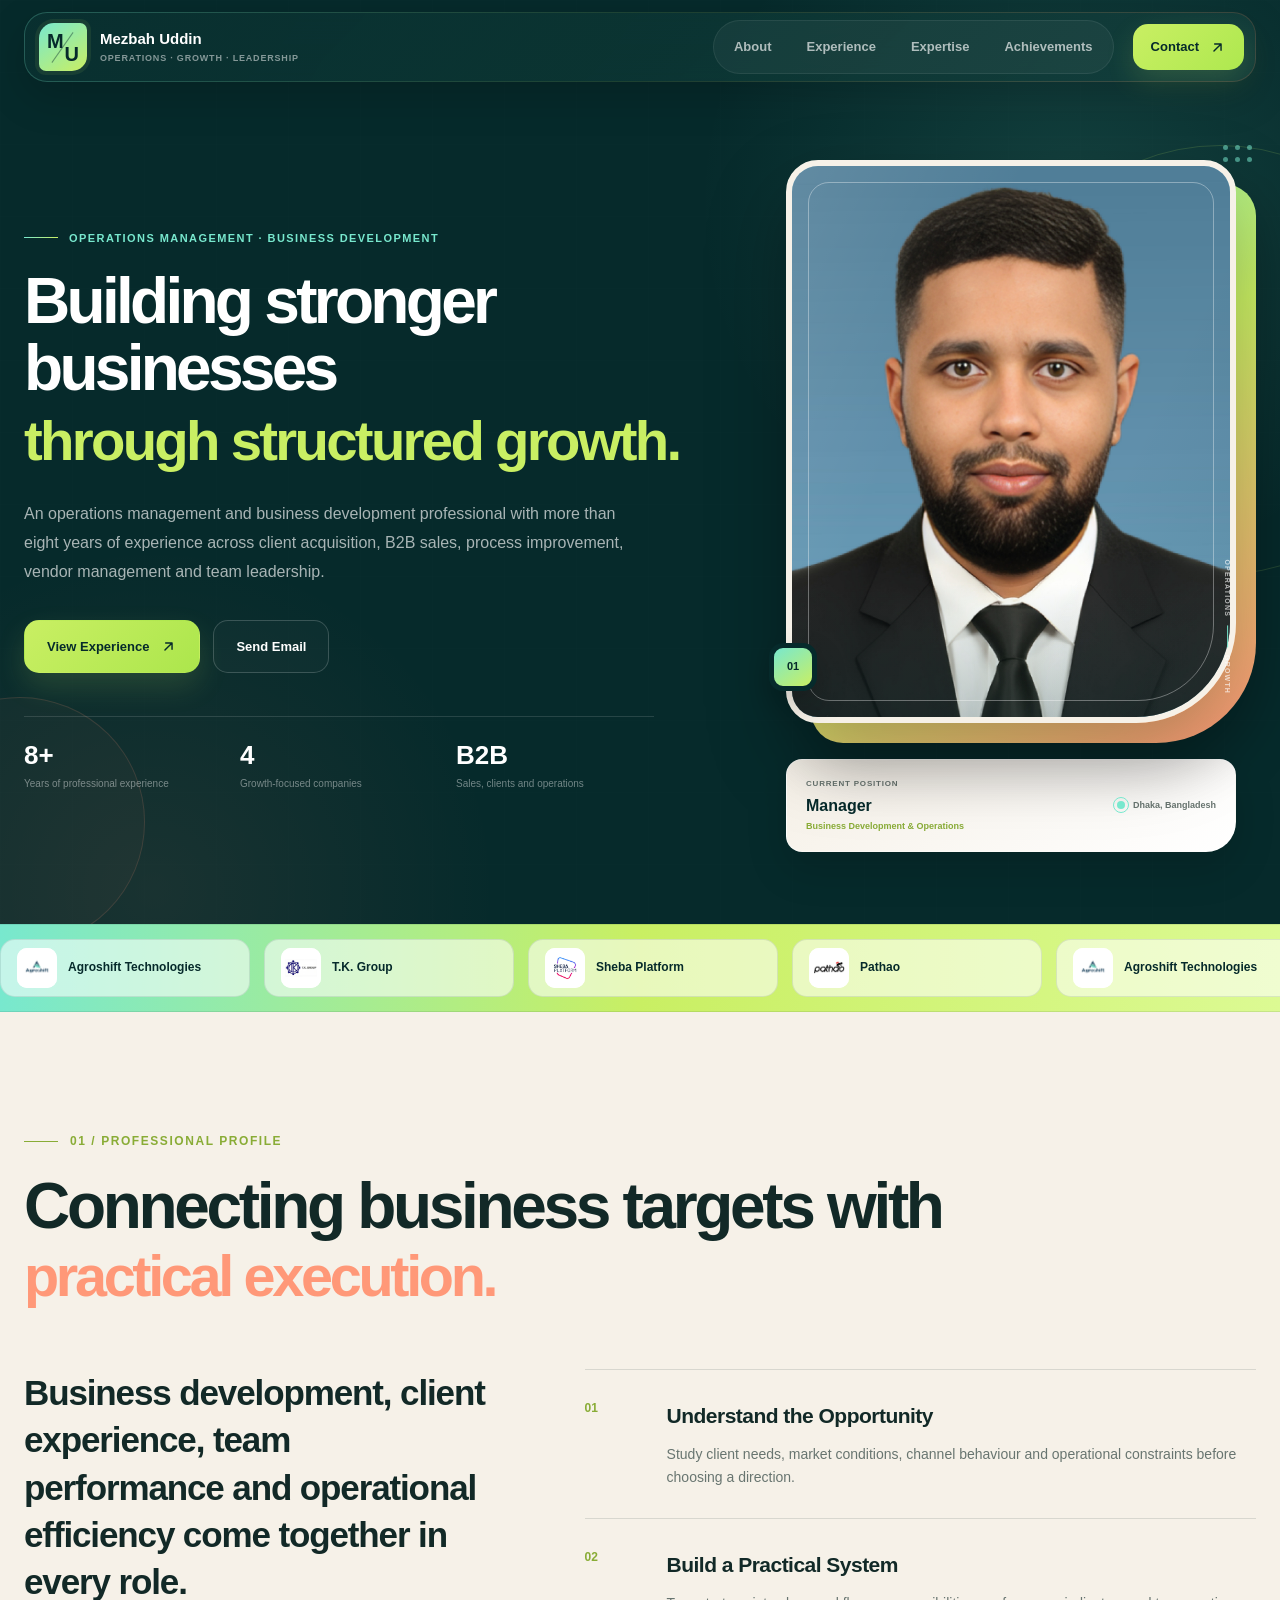
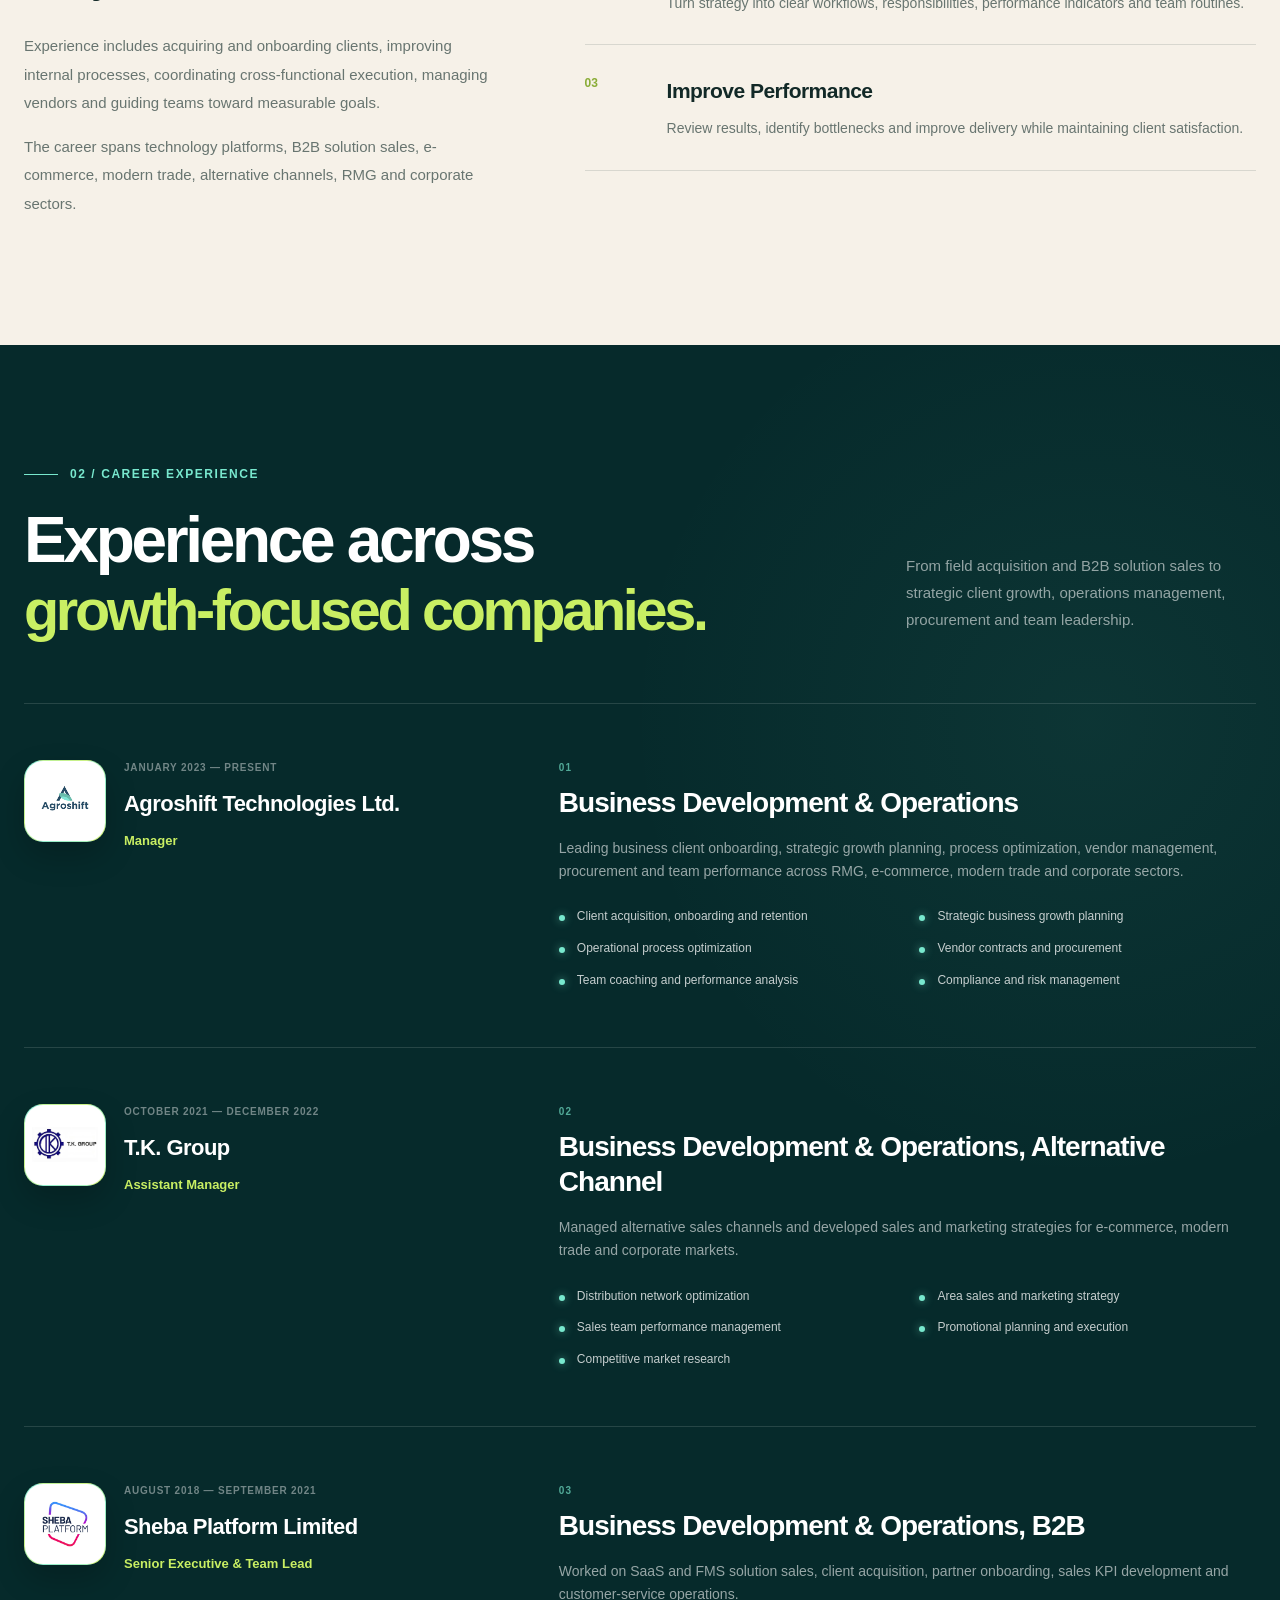
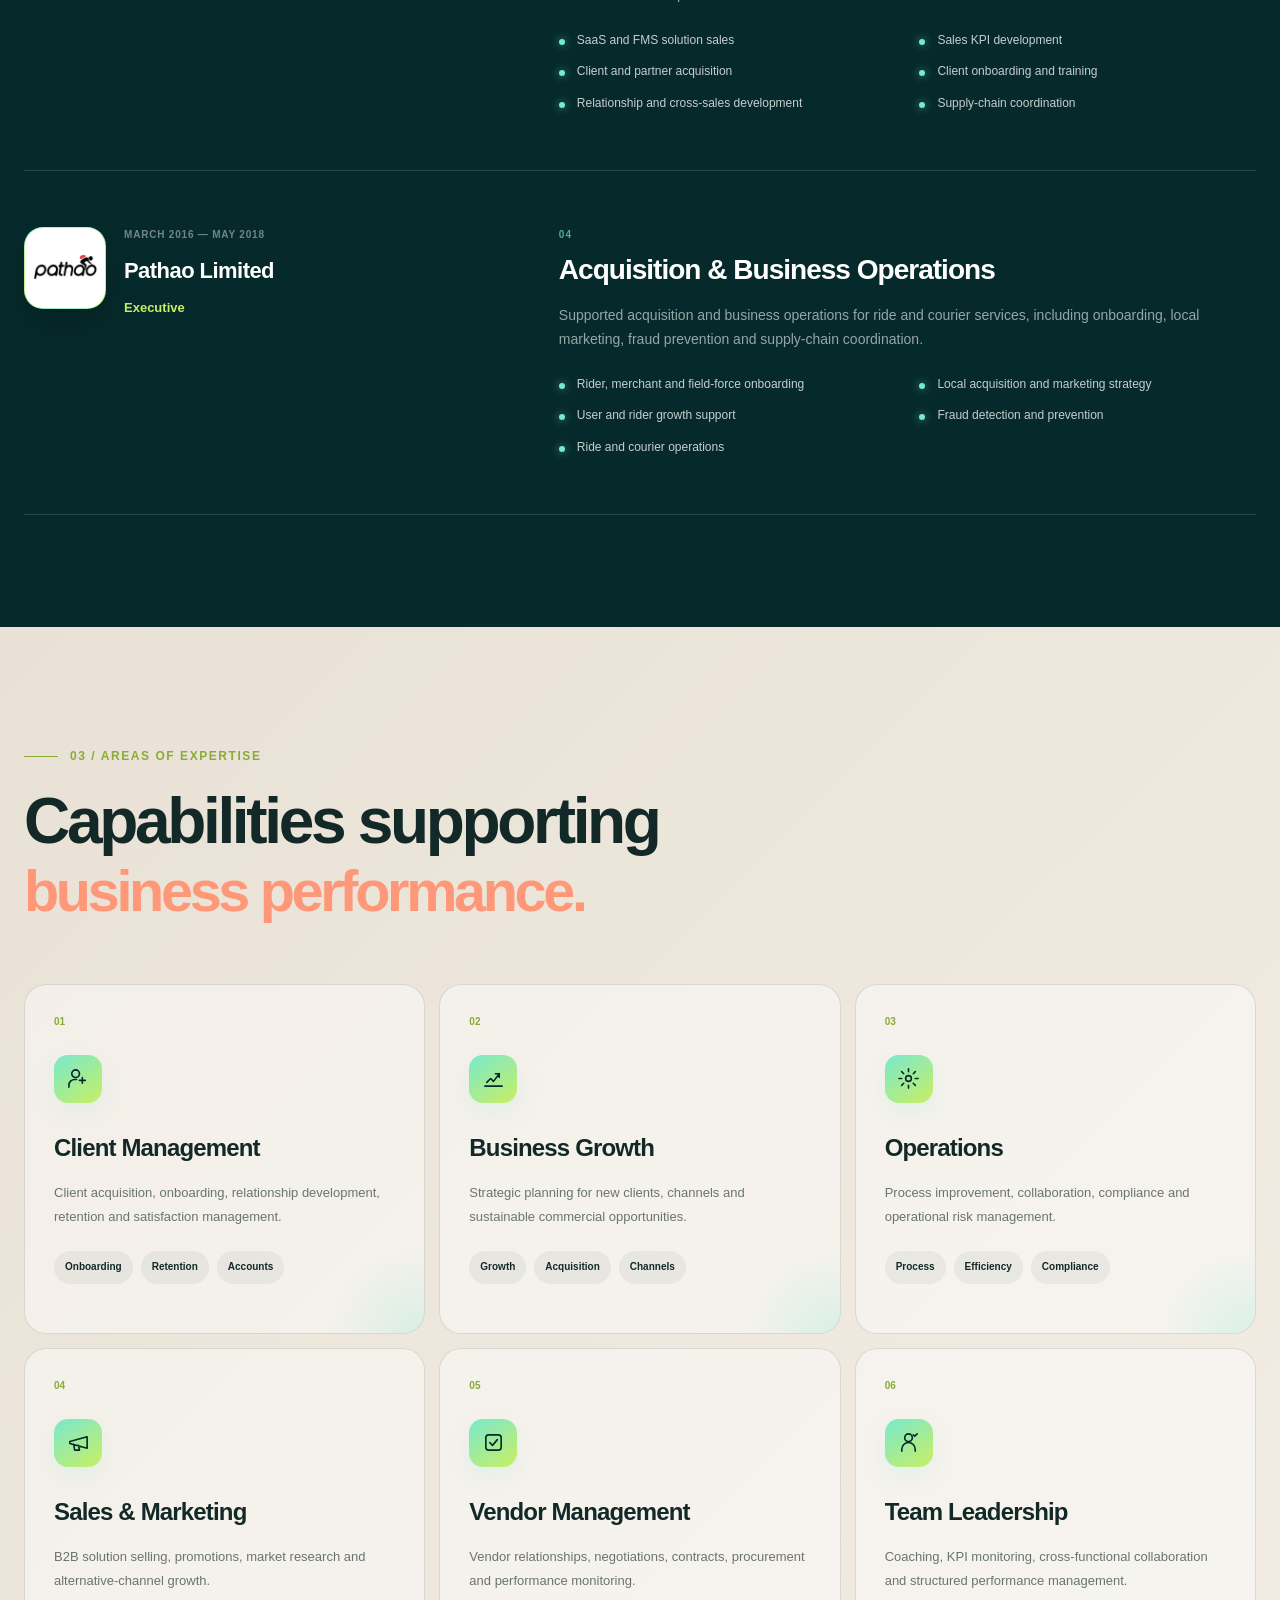
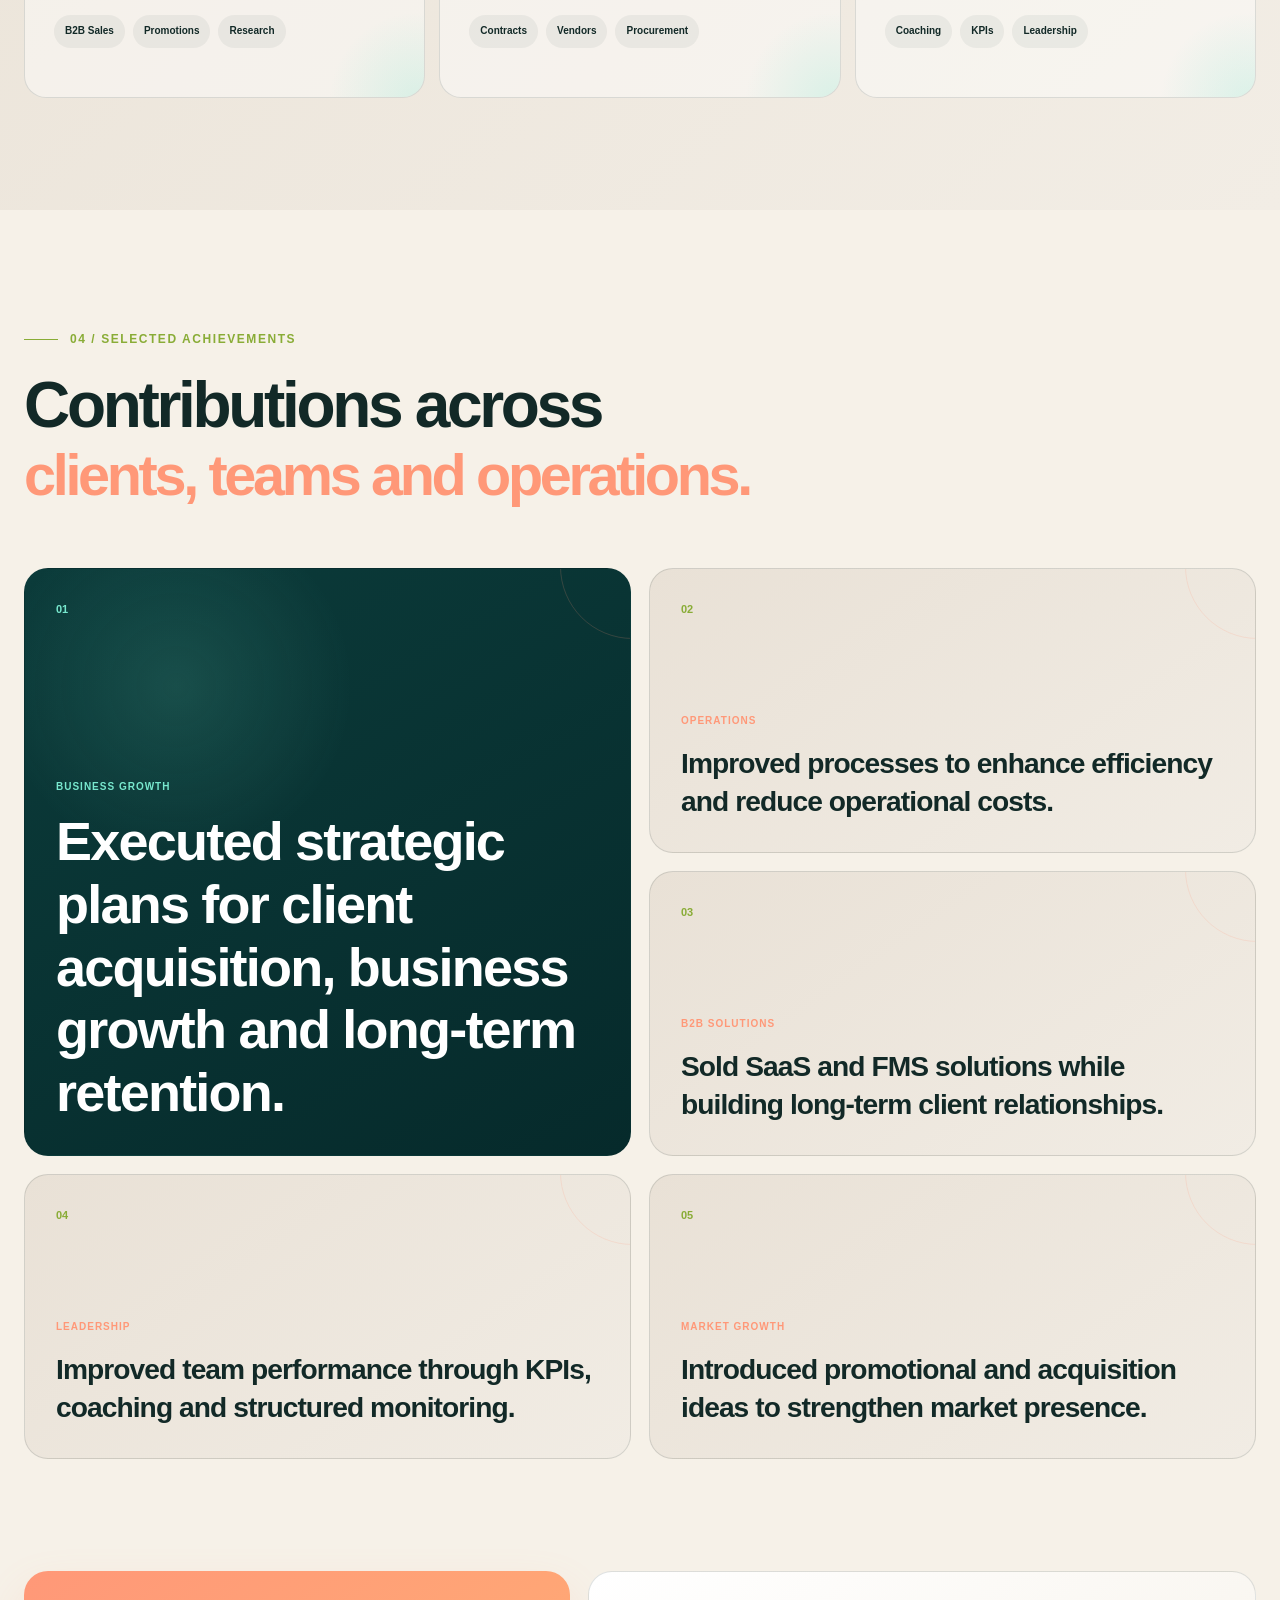
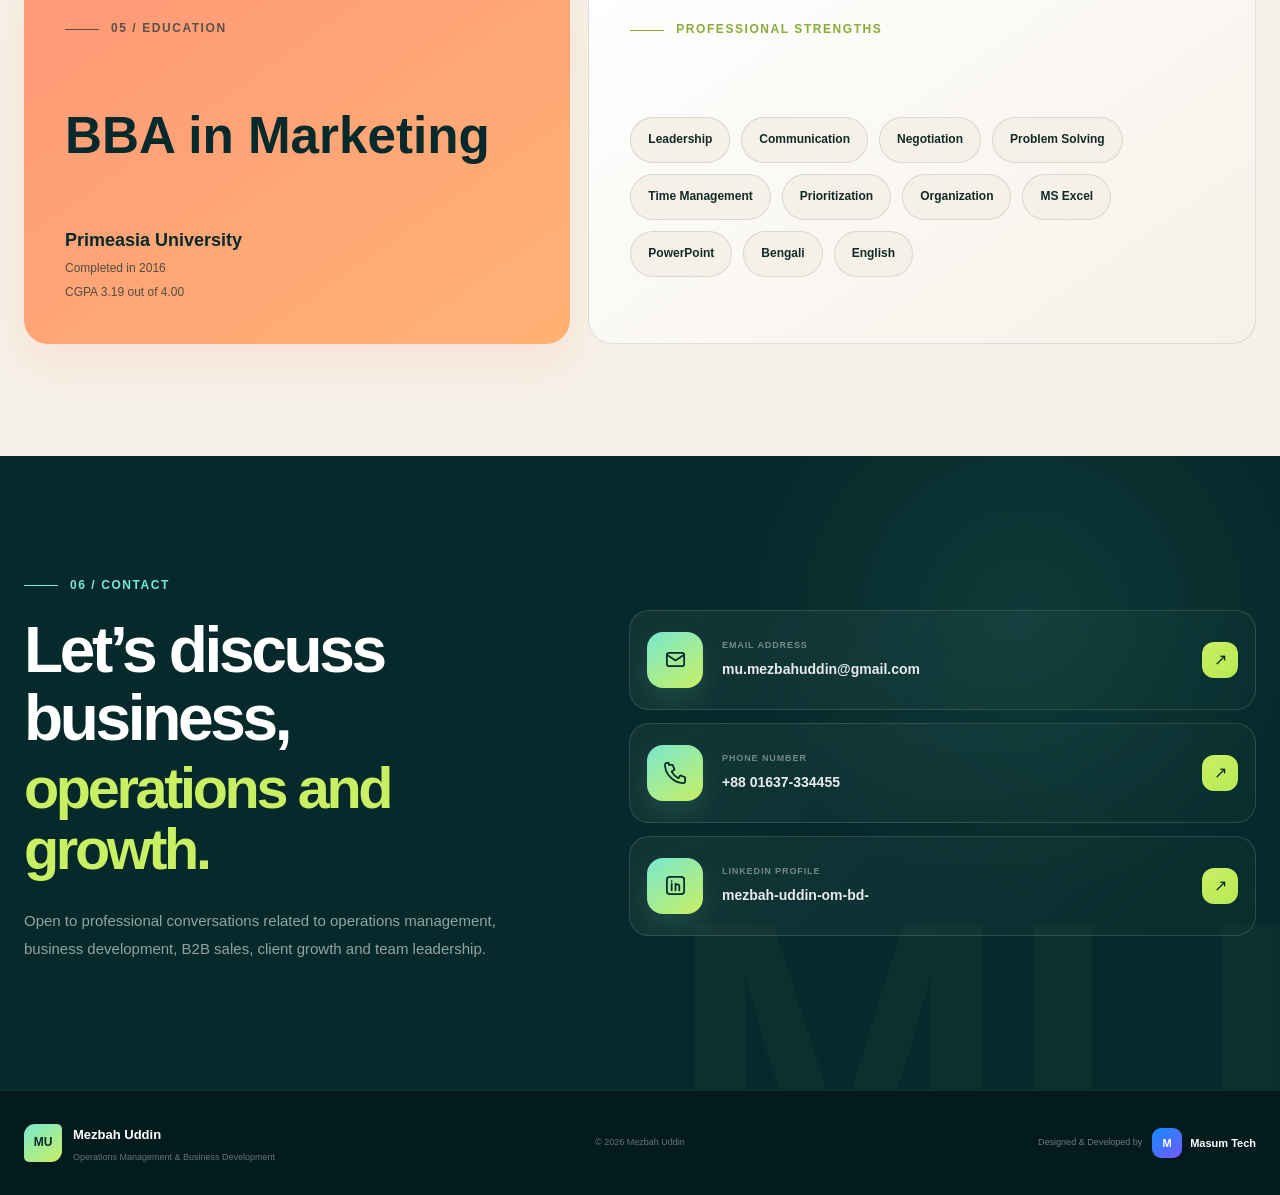
==== index.html @ 501fed41 "Complete Mezbah Uddin portfolio" ====
<!DOCTYPE html>
<html lang="en">
<head>
  <meta charset="UTF-8">
  <meta name="viewport" content="width=device-width, initial-scale=1.0">

  <title>Mezbah Uddin | Operations & Business Development</title>

  <meta
    name="description"
    content="Official portfolio of Mezbah Uddin, a Bangladesh-based operations management and business development professional experienced in B2B sales, client acquisition, process improvement, vendor management and team leadership."
  >

  <meta name="author" content="Mezbah Uddin">

  <meta
    name="robots"
    content="index, follow, max-image-preview:large, max-snippet:-1, max-video-preview:-1"
  >

  <meta
    name="googlebot"
    content="index, follow, max-image-preview:large, max-snippet:-1, max-video-preview:-1"
  >

  <meta name="theme-color" content="#062a2b">

  <link
    rel="canonical"
    href="https://masum462441.github.io/mezbah-uddin-portfolio/"
  >

  <link
    rel="alternate"
    hreflang="en"
    href="https://masum462441.github.io/mezbah-uddin-portfolio/"
  >

  <link
    rel="alternate"
    hreflang="x-default"
    href="https://masum462441.github.io/mezbah-uddin-portfolio/"
  >

  <link
    rel="icon"
    href="./favicon.svg"
    type="image/svg+xml"
  >

  <link
    rel="manifest"
    href="./site.webmanifest"
  >

  <link
    rel="preload"
    href="./Mezbah Uddin.jpeg"
    as="image"
    fetchpriority="high"
  >

  <meta property="og:type" content="profile">
  <meta property="og:site_name" content="Mezbah Uddin Portfolio">

  <meta
    property="og:title"
    content="Mezbah Uddin | Operations & Business Development"
  >

  <meta
    property="og:description"
    content="Operations management and business development portfolio featuring experience in B2B sales, client growth, process improvement and team leadership."
  >

  <meta
    property="og:url"
    content="https://masum462441.github.io/mezbah-uddin-portfolio/"
  >

  <meta
    property="og:image"
    content="https://masum462441.github.io/mezbah-uddin-portfolio/Mezbah%20Uddin.jpeg"
  >

  <meta
    property="og:image:alt"
    content="Professional portrait of Mezbah Uddin"
  >

  <meta property="og:locale" content="en_US">

  <meta
    name="twitter:card"
    content="summary_large_image"
  >

  <meta
    name="twitter:title"
    content="Mezbah Uddin | Operations & Business Development"
  >

  <meta
    name="twitter:description"
    content="Operations management and business development professional based in Bangladesh."
  >

  <meta
    name="twitter:image"
    content="https://masum462441.github.io/mezbah-uddin-portfolio/Mezbah%20Uddin.jpeg"
  >

  <script type="application/ld+json">
  {
    "@context": "https://schema.org",
    "@graph": [
      {
        "@type": "Person",
        "@id": "https://masum462441.github.io/mezbah-uddin-portfolio/#person",
        "name": "Mezbah Uddin",
        "givenName": "Mezbah",
        "familyName": "Uddin",
        "url": "https://masum462441.github.io/mezbah-uddin-portfolio/",
        "image": "https://masum462441.github.io/mezbah-uddin-portfolio/Mezbah%20Uddin.jpeg",
        "jobTitle": "Manager, Business Development and Operations",
        "email": "mailto:mu.mezbahuddin@gmail.com",
        "telephone": "+8801637334455",
        "sameAs": [
          "https://www.linkedin.com/in/mezbah-uddin-om-bd-/"
        ],
        "address": {
          "@type": "PostalAddress",
          "addressLocality": "Dhaka",
          "addressCountry": "BD"
        },
        "worksFor": {
          "@type": "Organization",
          "name": "Agroshift Technologies Ltd."
        },
        "alumniOf": {
          "@type": "CollegeOrUniversity",
          "name": "Primeasia University"
        },
        "knowsAbout": [
          "Operations Management",
          "Business Development",
          "B2B Sales",
          "Client Onboarding",
          "Business Growth",
          "Process Improvement",
          "Vendor Management",
          "Team Leadership",
          "Marketing Strategy",
          "Market Research"
        ]
      },
      {
        "@type": "WebSite",
        "@id": "https://masum462441.github.io/mezbah-uddin-portfolio/#website",
        "url": "https://masum462441.github.io/mezbah-uddin-portfolio/",
        "name": "Mezbah Uddin Portfolio",
        "inLanguage": "en",
        "publisher": {
          "@id": "https://masum462441.github.io/mezbah-uddin-portfolio/#person"
        }
      },
      {
        "@type": "ProfilePage",
        "@id": "https://masum462441.github.io/mezbah-uddin-portfolio/#profile",
        "url": "https://masum462441.github.io/mezbah-uddin-portfolio/",
        "name": "Mezbah Uddin - Operations and Business Development Portfolio",
        "dateModified": "2026-07-28",
        "mainEntity": {
          "@id": "https://masum462441.github.io/mezbah-uddin-portfolio/#person"
        },
        "isPartOf": {
          "@id": "https://masum462441.github.io/mezbah-uddin-portfolio/#website"
        }
      }
    ]
  }
  </script>

  <script>
    if ("scrollRestoration" in history) {
      history.scrollRestoration = "manual";
    }

    if (location.hash) {
      history.replaceState(
        null,
        "",
        location.pathname + location.search
      );
    }
  </script>

  <link rel="stylesheet" href="./style.css?v=1.0.0">
  <script src="./script.js?v=1.0.0" defer></script>
</head>

<body>

  <a class="skip-link" href="#main-content">
    Skip to content
  </a>

  <div class="scroll-progress" aria-hidden="true">
    <span id="scrollProgress"></span>
  </div>

  <header class="site-header" id="siteHeader">
    <div class="container navbar">

      <a
        class="brand"
        href="#home"
        aria-label="Mezbah Uddin homepage"
      >
        <span class="brand-mark" aria-hidden="true">
          <b>M</b>
          <b>U</b>
          <i></i>
          <em></em>
        </span>

        <span class="brand-copy">
          <strong>Mezbah Uddin</strong>
          <small>Operations · Growth · Leadership</small>
        </span>
      </a>

      <button
        class="menu-button"
        id="menuButton"
        type="button"
        aria-label="Open navigation"
        aria-expanded="false"
        aria-controls="mainNavigation"
      >
        <span></span>
        <span></span>
        <span></span>
      </button>

      <nav
        class="main-navigation"
        id="mainNavigation"
        aria-label="Primary navigation"
      >
        <div
          class="navigation-links"
          id="navigationLinks"
        >
          <span
            class="navigation-indicator"
            id="navigationIndicator"
            aria-hidden="true"
          ></span>

          <a href="#about">About</a>
          <a href="#experience">Experience</a>
          <a href="#expertise">Expertise</a>
          <a href="#achievements">Achievements</a>
        </div>

        <a
          class="navigation-contact"
          href="#contact"
        >
          Contact

          <svg viewBox="0 0 24 24" aria-hidden="true">
            <path d="M7 17 17 7M8 7h9v9"></path>
          </svg>
        </a>
      </nav>

    </div>
  </header>

  <main id="main-content">

    <section class="hero-section" id="home">

      <div
        class="hero-grid-background"
        aria-hidden="true"
      ></div>

      <div
        class="hero-orb hero-orb-one"
        aria-hidden="true"
      ></div>

      <div
        class="hero-orb hero-orb-two"
        aria-hidden="true"
      ></div>

      <div class="container hero-layout">

        <div class="hero-content">

          <p class="hero-label">
            <span></span>
            Operations Management · Business Development
          </p>

          <h1>
            Building stronger businesses
            <span>through structured growth.</span>
          </h1>

          <p class="hero-description">
            An operations management and business development
            professional with more than eight years of experience
            across client acquisition, B2B sales, process improvement,
            vendor management and team leadership.
          </p>

          <div class="hero-actions">

            <a
              class="button button-primary"
              href="#experience"
            >
              View Experience

              <svg viewBox="0 0 24 24" aria-hidden="true">
                <path d="M7 17 17 7M8 7h9v9"></path>
              </svg>
            </a>

            <a
              class="button button-secondary"
              href="mailto:mu.mezbahuddin@gmail.com"
            >
              Send Email
            </a>

          </div>

          <div
            class="hero-metrics"
            aria-label="Professional summary"
          >

            <article>
              <strong
                class="counter"
                data-count="8"
                data-suffix="+"
              >
                8+
              </strong>

              <span>
                Years of professional experience
              </span>
            </article>

            <article>
              <strong
                class="counter"
                data-count="4"
              >
                4
              </strong>

              <span>
                Growth-focused companies
              </span>
            </article>

            <article>
              <strong>B2B</strong>

              <span>
                Sales, clients and operations
              </span>
            </article>

          </div>

        </div>

        <div class="portrait-column">

          <div
            class="portrait-stage"
            id="portraitStage"
          >

            <div
              class="portrait-backdrop"
              aria-hidden="true"
            ></div>

            <div
              class="portrait-dots"
              aria-hidden="true"
            >
              <span></span>
              <span></span>
              <span></span>
              <span></span>
              <span></span>
              <span></span>
            </div>

            <div
              class="portrait-frame"
              id="portraitFrame"
            >

              <div
                class="portrait-fallback"
                aria-hidden="true"
              >
                <strong>MU</strong>
                <span>Mezbah Uddin</span>
              </div>

              <img
                id="portraitImage"
                class="portrait-image"
                src="./Mezbah Uddin.jpeg"
                alt="Mezbah Uddin, operations management and business development professional"
                width="800"
                height="1000"
                loading="eager"
                decoding="async"
                fetchpriority="high"
              >

              <div class="portrait-light"></div>
              <div class="portrait-gradient"></div>
              <div class="portrait-border"></div>

            </div>

            <span
              class="portrait-index"
              aria-hidden="true"
            >
              01
            </span>

            <div
              class="portrait-side-copy"
              aria-hidden="true"
            >
              <span>Operations</span>
              <i></i>
              <span>Growth</span>
            </div>

          </div>

          <div class="portrait-information">

            <div>
              <small>Current Position</small>
              <strong>Manager</strong>
              <span>Business Development & Operations</span>
            </div>

            <div class="location-status">
              <i></i>
              <span>Dhaka, Bangladesh</span>
            </div>

          </div>

        </div>

      </div>

      <div
        class="company-marquee"
        aria-label="Career companies"
      >

        <div class="marquee-track">

          <div class="marquee-group">

            <article class="marquee-company">
              <div
                class="marquee-logo"
                data-fallback="A"
              >
                <img
                  src="./Agroshift Technologies Ltd..png"
                  alt="Agroshift Technologies logo"
                >
              </div>

              <strong>Agroshift Technologies</strong>
            </article>

            <article class="marquee-company">
              <div
                class="marquee-logo"
                data-fallback="TK"
              >
                <img
                  src="./T.K. Group.jpg"
                  alt="T.K. Group logo"
                >
              </div>

              <strong>T.K. Group</strong>
            </article>

            <article class="marquee-company">
              <div
                class="marquee-logo"
                data-fallback="S"
              >
                <img
                  src="./Sheba Platform Limited.png"
                  alt="Sheba Platform logo"
                >
              </div>

              <strong>Sheba Platform</strong>
            </article>

            <article class="marquee-company">
              <div
                class="marquee-logo"
                data-fallback="P"
              >
                <img
                  src="./Pathao.png"
                  alt="Pathao logo"
                >
              </div>

              <strong>Pathao</strong>
            </article>

          </div>

          <div
            class="marquee-group"
            aria-hidden="true"
          >

            <article class="marquee-company">
              <div
                class="marquee-logo"
                data-fallback="A"
              >
                <img
                  src="./Agroshift Technologies Ltd..png"
                  alt=""
                >
              </div>

              <strong>Agroshift Technologies</strong>
            </article>

            <article class="marquee-company">
              <div
                class="marquee-logo"
                data-fallback="TK"
              >
                <img
                  src="./T.K. Group.jpg"
                  alt=""
                >
              </div>

              <strong>T.K. Group</strong>
            </article>

            <article class="marquee-company">
              <div
                class="marquee-logo"
                data-fallback="S"
              >
                <img
                  src="./Sheba Platform Limited.png"
                  alt=""
                >
              </div>

              <strong>Sheba Platform</strong>
            </article>

            <article class="marquee-company">
              <div
                class="marquee-logo"
                data-fallback="P"
              >
                <img
                  src="./Pathao.png"
                  alt=""
                >
              </div>

              <strong>Pathao</strong>
            </article>

          </div>

        </div>

      </div>

    </section>

    <section
      class="section about-section"
      id="about"
    >
      <div class="container">

        <header class="section-heading reveal">

          <p class="section-label">
            01 / Professional Profile
          </p>

          <h2>
            Connecting business targets with
            <span>practical execution.</span>
          </h2>

        </header>

        <div class="about-layout">

          <div class="about-copy reveal">

            <p class="about-lead">
              Business development, client experience, team performance
              and operational efficiency come together in every role.
            </p>

            <p>
              Experience includes acquiring and onboarding clients,
              improving internal processes, coordinating
              cross-functional execution, managing vendors and guiding
              teams toward measurable goals.
            </p>

            <p>
              The career spans technology platforms, B2B solution
              sales, e-commerce, modern trade, alternative channels,
              RMG and corporate sectors.
            </p>

          </div>

          <div class="process-list">

            <article class="process-item reveal">
              <span>01</span>

              <div>
                <h3>Understand the Opportunity</h3>

                <p>
                  Study client needs, market conditions, channel
                  behaviour and operational constraints before
                  choosing a direction.
                </p>
              </div>
            </article>

            <article class="process-item reveal">
              <span>02</span>

              <div>
                <h3>Build a Practical System</h3>

                <p>
                  Turn strategy into clear workflows, responsibilities,
                  performance indicators and team routines.
                </p>
              </div>
            </article>

            <article class="process-item reveal">
              <span>03</span>

              <div>
                <h3>Improve Performance</h3>

                <p>
                  Review results, identify bottlenecks and improve
                  delivery while maintaining client satisfaction.
                </p>
              </div>
            </article>

          </div>

        </div>

      </div>
    </section>

    <section
      class="section experience-section"
      id="experience"
    >
      <div class="container">

        <header
          class="section-heading section-heading-split reveal"
        >

          <div>
            <p class="section-label">
              02 / Career Experience
            </p>

            <h2>
              Experience across
              <span>growth-focused companies.</span>
            </h2>
          </div>

          <p>
            From field acquisition and B2B solution sales to strategic
            client growth, operations management, procurement and
            team leadership.
          </p>

        </header>

        <div class="experience-list">

          <article class="experience-card reveal">

            <div class="company-column">

              <div
                class="company-logo"
                data-fallback="A"
              >
                <img
                  src="./Agroshift Technologies Ltd..png"
                  alt="Agroshift Technologies logo"
                  loading="lazy"
                >
              </div>

              <div>
                <p>January 2023 — Present</p>
                <h3>Agroshift Technologies Ltd.</h3>
                <span>Manager</span>
              </div>

            </div>

            <div class="job-column">

              <small>01</small>

              <h4>
                Business Development & Operations
              </h4>

              <p>
                Leading business client onboarding, strategic growth
                planning, process optimization, vendor management,
                procurement and team performance across RMG,
                e-commerce, modern trade and corporate sectors.
              </p>

              <ul>
                <li>Client acquisition, onboarding and retention</li>
                <li>Strategic business growth planning</li>
                <li>Operational process optimization</li>
                <li>Vendor contracts and procurement</li>
                <li>Team coaching and performance analysis</li>
                <li>Compliance and risk management</li>
              </ul>

            </div>

          </article>

          <article class="experience-card reveal">

            <div class="company-column">

              <div
                class="company-logo"
                data-fallback="TK"
              >
                <img
                  src="./T.K. Group.jpg"
                  alt="T.K. Group logo"
                  loading="lazy"
                >
              </div>

              <div>
                <p>October 2021 — December 2022</p>
                <h3>T.K. Group</h3>
                <span>Assistant Manager</span>
              </div>

            </div>

            <div class="job-column">

              <small>02</small>

              <h4>
                Business Development & Operations,
                Alternative Channel
              </h4>

              <p>
                Managed alternative sales channels and developed sales
                and marketing strategies for e-commerce, modern trade
                and corporate markets.
              </p>

              <ul>
                <li>Distribution network optimization</li>
                <li>Area sales and marketing strategy</li>
                <li>Sales team performance management</li>
                <li>Promotional planning and execution</li>
                <li>Competitive market research</li>
              </ul>

            </div>

          </article>

          <article class="experience-card reveal">

            <div class="company-column">

              <div
                class="company-logo"
                data-fallback="S"
              >
                <img
                  src="./Sheba Platform Limited.png"
                  alt="Sheba Platform logo"
                  loading="lazy"
                >
              </div>

              <div>
                <p>August 2018 — September 2021</p>
                <h3>Sheba Platform Limited</h3>
                <span>Senior Executive & Team Lead</span>
              </div>

            </div>

            <div class="job-column">

              <small>03</small>

              <h4>
                Business Development & Operations, B2B
              </h4>

              <p>
                Worked on SaaS and FMS solution sales, client
                acquisition, partner onboarding, sales KPI development
                and customer-service operations.
              </p>

              <ul>
                <li>SaaS and FMS solution sales</li>
                <li>Sales KPI development</li>
                <li>Client and partner acquisition</li>
                <li>Client onboarding and training</li>
                <li>Relationship and cross-sales development</li>
                <li>Supply-chain coordination</li>
              </ul>

            </div>

          </article>

          <article class="experience-card reveal">

            <div class="company-column">

              <div
                class="company-logo"
                data-fallback="P"
              >
                <img
                  src="./Pathao.png"
                  alt="Pathao logo"
                  loading="lazy"
                >
              </div>

              <div>
                <p>March 2016 — May 2018</p>
                <h3>Pathao Limited</h3>
                <span>Executive</span>
              </div>

            </div>

            <div class="job-column">

              <small>04</small>

              <h4>
                Acquisition & Business Operations
              </h4>

              <p>
                Supported acquisition and business operations for ride
                and courier services, including onboarding, local
                marketing, fraud prevention and supply-chain
                coordination.
              </p>

              <ul>
                <li>Rider, merchant and field-force onboarding</li>
                <li>Local acquisition and marketing strategy</li>
                <li>User and rider growth support</li>
                <li>Fraud detection and prevention</li>
                <li>Ride and courier operations</li>
              </ul>

            </div>

          </article>

        </div>

      </div>
    </section>

    <section
      class="section expertise-section"
      id="expertise"
    >
      <div class="container">

        <header class="section-heading reveal">

          <p class="section-label">
            03 / Areas of Expertise
          </p>

          <h2>
            Capabilities supporting
            <span>business performance.</span>
          </h2>

        </header>

        <div class="expertise-grid">

          <article class="expertise-card reveal">

            <span>01</span>

            <div class="expertise-icon">
              <svg viewBox="0 0 24 24" aria-hidden="true">
                <circle cx="9" cy="7" r="4"></circle>
                <path d="M2 21v-2a6 6 0 0 1 6-6h2M16 11v6M19 14h-6"></path>
              </svg>
            </div>

            <h3>Client Management</h3>

            <p>
              Client acquisition, onboarding, relationship
              development, retention and satisfaction management.
            </p>

            <div>
              <b>Onboarding</b>
              <b>Retention</b>
              <b>Accounts</b>
            </div>

          </article>

          <article class="expertise-card reveal">

            <span>02</span>

            <div class="expertise-icon">
              <svg viewBox="0 0 24 24" aria-hidden="true">
                <path d="M3 20h18M5 16l4-4 3 3 6-8M14 7h4v4"></path>
              </svg>
            </div>

            <h3>Business Growth</h3>

            <p>
              Strategic planning for new clients, channels and
              sustainable commercial opportunities.
            </p>

            <div>
              <b>Growth</b>
              <b>Acquisition</b>
              <b>Channels</b>
            </div>

          </article>

          <article class="expertise-card reveal">

            <span>03</span>

            <div class="expertise-icon">
              <svg viewBox="0 0 24 24" aria-hidden="true">
                <circle cx="12" cy="12" r="3"></circle>
                <path d="M12 2v3M12 19v3M4.9 4.9 7 7M17 17l2.1 2.1M2 12h3M19 12h3M4.9 19.1 7 17M17 7l2.1-2.1"></path>
              </svg>
            </div>

            <h3>Operations</h3>

            <p>
              Process improvement, collaboration, compliance and
              operational risk management.
            </p>

            <div>
              <b>Process</b>
              <b>Efficiency</b>
              <b>Compliance</b>
            </div>

          </article>

          <article class="expertise-card reveal">

            <span>04</span>

            <div class="expertise-icon">
              <svg viewBox="0 0 24 24" aria-hidden="true">
                <path d="m3 11 18-5v12L3 13zM7 14l1 6h5l-1-5"></path>
              </svg>
            </div>

            <h3>Sales & Marketing</h3>

            <p>
              B2B solution selling, promotions, market research and
              alternative-channel growth.
            </p>

            <div>
              <b>B2B Sales</b>
              <b>Promotions</b>
              <b>Research</b>
            </div>

          </article>

          <article class="expertise-card reveal">

            <span>05</span>

            <div class="expertise-icon">
              <svg viewBox="0 0 24 24" aria-hidden="true">
                <rect
                  x="4"
                  y="4"
                  width="16"
                  height="16"
                  rx="3"
                ></rect>

                <path d="m8 12 3 3 5-6"></path>
              </svg>
            </div>

            <h3>Vendor Management</h3>

            <p>
              Vendor relationships, negotiations, contracts,
              procurement and performance monitoring.
            </p>

            <div>
              <b>Contracts</b>
              <b>Vendors</b>
              <b>Procurement</b>
            </div>

          </article>

          <article class="expertise-card reveal">

            <span>06</span>

            <div class="expertise-icon">
              <svg viewBox="0 0 24 24" aria-hidden="true">
                <circle cx="12" cy="7" r="4"></circle>
                <path d="M5 21v-2a7 7 0 0 1 14 0v2M17 4l1.5 1.5L21 3"></path>
              </svg>
            </div>

            <h3>Team Leadership</h3>

            <p>
              Coaching, KPI monitoring, cross-functional collaboration
              and structured performance management.
            </p>

            <div>
              <b>Coaching</b>
              <b>KPIs</b>
              <b>Leadership</b>
            </div>

          </article>

        </div>

      </div>
    </section>

    <section
      class="section achievements-section"
      id="achievements"
    >
      <div class="container">

        <header class="section-heading reveal">

          <p class="section-label">
            04 / Selected Achievements
          </p>

          <h2>
            Contributions across
            <span>clients, teams and operations.</span>
          </h2>

        </header>

        <div class="achievement-grid">

          <article
            class="achievement-card achievement-featured reveal"
          >
            <span>01</span>

            <div>
              <small>Business Growth</small>

              <h3>
                Executed strategic plans for client acquisition,
                business growth and long-term retention.
              </h3>
            </div>
          </article>

          <article class="achievement-card reveal">
            <span>02</span>

            <div>
              <small>Operations</small>

              <h3>
                Improved processes to enhance efficiency and reduce
                operational costs.
              </h3>
            </div>
          </article>

          <article class="achievement-card reveal">
            <span>03</span>

            <div>
              <small>B2B Solutions</small>

              <h3>
                Sold SaaS and FMS solutions while building long-term
                client relationships.
              </h3>
            </div>
          </article>

          <article class="achievement-card reveal">
            <span>04</span>

            <div>
              <small>Leadership</small>

              <h3>
                Improved team performance through KPIs, coaching and
                structured monitoring.
              </h3>
            </div>
          </article>

          <article class="achievement-card reveal">
            <span>05</span>

            <div>
              <small>Market Growth</small>

              <h3>
                Introduced promotional and acquisition ideas to
                strengthen market presence.
              </h3>
            </div>
          </article>

        </div>

      </div>
    </section>

    <section class="education-section">

      <div class="container education-grid">

        <article class="education-card reveal">

          <p class="section-label">
            05 / Education
          </p>

          <h2>BBA in Marketing</h2>

          <div>
            <strong>Primeasia University</strong>
            <span>Completed in 2016</span>
            <span>CGPA 3.19 out of 4.00</span>
          </div>

        </article>

        <article class="skills-card reveal">

          <p class="section-label">
            Professional Strengths
          </p>

          <div>
            <span>Leadership</span>
            <span>Communication</span>
            <span>Negotiation</span>
            <span>Problem Solving</span>
            <span>Time Management</span>
            <span>Prioritization</span>
            <span>Organization</span>
            <span>MS Excel</span>
            <span>PowerPoint</span>
            <span>Bengali</span>
            <span>English</span>
          </div>

        </article>

      </div>

    </section>

    <section
      class="section contact-section"
      id="contact"
    >

      <div class="container contact-layout">

        <div class="contact-copy reveal">

          <p class="section-label">
            06 / Contact
          </p>

          <h2>
            Let’s discuss business,
            <span>operations and growth.</span>
          </h2>

          <p>
            Open to professional conversations related to operations
            management, business development, B2B sales, client growth
            and team leadership.
          </p>

        </div>

        <div class="contact-list reveal">

          <a href="mailto:mu.mezbahuddin@gmail.com">

            <span class="contact-icon">
              <svg viewBox="0 0 24 24" aria-hidden="true">
                <rect
                  x="3"
                  y="5"
                  width="18"
                  height="14"
                  rx="2"
                ></rect>

                <path d="m3 7 9 6 9-6"></path>
              </svg>
            </span>

            <span>
              <small>Email Address</small>
              <strong>mu.mezbahuddin@gmail.com</strong>
            </span>

            <i>↗</i>

          </a>

          <a href="tel:+8801637334455">

            <span class="contact-icon">
              <svg viewBox="0 0 24 24" aria-hidden="true">
                <path d="M5 4h4l2 5-3 2c1.7 3.3 3.7 5.3 7 7l2-3 5 2v4c0 1.1-.9 2-2 2C10.2 23 1 13.8 1 4c0-1.1.9-2 2-2h2z"></path>
              </svg>
            </span>

            <span>
              <small>Phone Number</small>
              <strong>+88 01637-334455</strong>
            </span>

            <i>↗</i>

          </a>

          <a
            href="https://www.linkedin.com/in/mezbah-uddin-om-bd-/"
            target="_blank"
            rel="noopener noreferrer"
          >

            <span class="contact-icon">
              <svg viewBox="0 0 24 24" aria-hidden="true">
                <rect
                  x="3"
                  y="3"
                  width="18"
                  height="18"
                  rx="3"
                ></rect>

                <path d="M8 10v7M8 7.5v.1M12 10v7M12 13c0-3 4-3 4 0v4"></path>
              </svg>
            </span>

            <span>
              <small>LinkedIn Profile</small>
              <strong>mezbah-uddin-om-bd-</strong>
            </span>

            <i>↗</i>

          </a>

        </div>

      </div>

    </section>

  </main>

  <footer class="site-footer">

    <div class="container footer-layout">

      <div class="footer-brand">

        <span>MU</span>

        <div>
          <strong>Mezbah Uddin</strong>

          <p>
            Operations Management & Business Development
          </p>
        </div>

      </div>

      <p>
        © <span id="currentYear"></span> Mezbah Uddin
      </p>

      <div class="developer-credit">

        <span>Designed & Developed by</span>

        <a
          href="https://masum462441.github.io/portfolio/"
          target="_blank"
          rel="noopener noreferrer"
        >
          <b>M</b>
          Masum Tech
        </a>

      </div>

    </div>

  </footer>

</body>
</html>
---- style.css ----
:root {
  --dark: #062a2b;
  --dark-deep: #031b1c;
  --dark-soft: #0b3b3a;
  --mint: #78e8ce;
  --lime: #c9ef63;
  --lime-dark: #89ac36;
  --coral: #ff9878;
  --cream: #f6f1e8;
  --cream-dark: #e9e1d5;
  --white: #ffffff;
  --text: #122927;
  --muted: #687570;
  --line: rgba(18, 41, 39, 0.13);
  --line-light: rgba(255, 255, 255, 0.13);
  --font: "Segoe UI", Arial, Helvetica, sans-serif;
  --container: 1240px;
  --header-height: 94px;
  --ease: cubic-bezier(0.22, 1, 0.36, 1);
  --shadow-sm: 0 16px 38px rgba(6, 42, 43, 0.1);
  --shadow-md: 0 25px 55px rgba(6, 42, 43, 0.15);
  --shadow-lg: 0 34px 80px rgba(0, 0, 0, 0.25);
}

*,
*::before,
*::after {
  box-sizing: border-box;
}

html {
  scroll-behavior: smooth;
}

body {
  margin: 0;
  overflow-x: hidden;
  color: var(--text);
  background: var(--cream);
  font-family: var(--font);
  line-height: 1.65;
  -webkit-font-smoothing: antialiased;
  text-rendering: optimizeLegibility;
}

body.menu-open {
  overflow: hidden;
}

img {
  display: block;
  max-width: 100%;
}

a {
  color: inherit;
  text-decoration: none;
}

button {
  color: inherit;
  font: inherit;
}

h1,
h2,
h3,
h4,
p {
  margin-top: 0;
}

ul {
  margin: 0;
  padding: 0;
  list-style: none;
}

section {
  scroll-margin-top: 105px;
}

svg {
  fill: none;
  stroke: currentColor;
  stroke-linecap: round;
  stroke-linejoin: round;
}

.skip-link {
  position: fixed;
  top: -80px;
  left: 18px;
  z-index: 9999;
  padding: 12px 16px;
  color: var(--dark);
  background: var(--lime);
  border-radius: 10px;
  font-weight: 800;
  transition: top 0.2s ease;
}

.skip-link:focus {
  top: 18px;
}

.container {
  width: min(calc(100% - 48px), var(--container));
  margin-inline: auto;
}

.section {
  padding: 112px 0;
}

.section-heading {
  max-width: 930px;
  margin-bottom: 62px;
}

.section-label {
  display: inline-flex;
  align-items: center;
  gap: 12px;
  margin-bottom: 22px;
  color: var(--lime-dark);
  font-size: 12px;
  font-weight: 800;
  letter-spacing: 0.13em;
  text-transform: uppercase;
}

.section-label::before {
  content: "";
  width: 34px;
  height: 1px;
  background: currentColor;
}

.section-heading h2,
.contact-copy h2 {
  margin-bottom: 0;
  font-size: clamp(42px, 5vw, 68px);
  font-weight: 750;
  line-height: 1.06;
  letter-spacing: -0.052em;
}

.section-heading h2 span,
.contact-copy h2 span {
  display: block;
  margin-top: 5px;
  color: var(--coral);
  font-size: 0.9em;
}

.scroll-progress {
  position: fixed;
  inset: 0 0 auto;
  z-index: 5000;
  height: 3px;
  pointer-events: none;
}

.scroll-progress span {
  display: block;
  width: 0;
  height: 100%;
  background: linear-gradient(
    90deg,
    var(--mint),
    var(--lime),
    var(--coral)
  );
  box-shadow: 0 0 15px rgba(201, 239, 99, 0.7);
}

.site-header {
  position: fixed;
  inset: 0 0 auto;
  z-index: 3000;
  height: var(--header-height);
  pointer-events: none;
}

.navbar {
  display: flex;
  align-items: center;
  justify-content: space-between;
  gap: 26px;
  height: 70px;
  margin-top: 12px;
  padding: 9px 11px 9px 14px;
  color: var(--white);
  background:
    linear-gradient(
      135deg,
      rgba(6, 42, 43, 0.9),
      rgba(11, 59, 58, 0.84)
    ) padding-box,
    linear-gradient(
      120deg,
      rgba(120, 232, 206, 0.28),
      rgba(201, 239, 99, 0.12),
      rgba(255, 152, 120, 0.2)
    ) border-box;
  border: 1px solid transparent;
  border-radius: 23px;
  box-shadow: 0 15px 40px rgba(0, 0, 0, 0.17);
  backdrop-filter: blur(18px);
  -webkit-backdrop-filter: blur(18px);
  pointer-events: auto;
  animation: navbar-enter 0.65s var(--ease) both;
  transition:
    height 0.32s ease,
    margin 0.32s ease,
    box-shadow 0.32s ease;
}

.site-header.scrolled .navbar {
  height: 62px;
  margin-top: 7px;
  box-shadow: 0 18px 48px rgba(0, 0, 0, 0.25);
}

.brand {
  display: inline-flex;
  align-items: center;
  gap: 13px;
  flex-shrink: 0;
}

.brand-mark {
  position: relative;
  display: block;
  width: 48px;
  height: 48px;
  overflow: hidden;
  color: var(--dark);
  background: linear-gradient(145deg, var(--mint), var(--lime));
  border-radius: 15px 7px 15px 7px;
  box-shadow: 0 0 0 4px rgba(201, 239, 99, 0.08);
  transition:
    border-radius 0.3s ease,
    transform 0.3s ease;
}

.brand:hover .brand-mark {
  border-radius: 7px 15px 7px 15px;
  transform: rotate(-3deg);
}

.brand-mark b {
  position: absolute;
  z-index: 2;
  font-size: 20px;
  font-weight: 800;
  line-height: 1;
}

.brand-mark b:first-child {
  top: 8px;
  left: 8px;
}

.brand-mark b:nth-child(2) {
  right: 8px;
  bottom: 7px;
}

.brand-mark i {
  position: absolute;
  top: 6px;
  left: 23px;
  z-index: 2;
  width: 1px;
  height: 37px;
  background: rgba(6, 42, 43, 0.43);
  transform: rotate(35deg);
}

.brand-mark em {
  position: absolute;
  top: -25%;
  left: -70%;
  z-index: 3;
  width: 35%;
  height: 150%;
  background: linear-gradient(
    90deg,
    transparent,
    rgba(255, 255, 255, 0.68),
    transparent
  );
  transform: rotate(28deg);
  animation: logo-light 5s ease-in-out infinite;
}

.brand-copy {
  display: flex;
  flex-direction: column;
  line-height: 1.12;
}

.brand-copy strong {
  font-size: 15px;
}

.brand-copy small {
  margin-top: 5px;
  color: rgba(255, 255, 255, 0.5);
  font-size: 9px;
  font-weight: 700;
  letter-spacing: 0.09em;
  text-transform: uppercase;
}

.main-navigation {
  display: flex;
  align-items: center;
  gap: 19px;
}

.navigation-links {
  position: relative;
  display: flex;
  align-items: center;
  gap: 5px;
  padding: 5px;
  background: rgba(255, 255, 255, 0.045);
  border: 1px solid rgba(255, 255, 255, 0.075);
  border-radius: 999px;
}

.navigation-indicator {
  position: absolute;
  top: 5px;
  left: 5px;
  z-index: 0;
  width: 0;
  height: calc(100% - 10px);
  opacity: 0;
  background: linear-gradient(
    135deg,
    var(--cream),
    var(--white)
  );
  border-radius: 999px;
  box-shadow: 0 8px 20px rgba(0, 0, 0, 0.14);
  transform: translateX(0);
  transition:
    width 0.44s var(--ease),
    transform 0.44s var(--ease),
    opacity 0.3s ease;
}

.navigation-links a {
  position: relative;
  z-index: 1;
  padding: 10px 15px;
  color: rgba(255, 255, 255, 0.66);
  border-radius: 999px;
  font-size: 13px;
  font-weight: 650;
  transition:
    color 0.3s ease,
    transform 0.3s ease;
}

.navigation-links a:hover {
  color: var(--white);
  transform: translateY(-1px);
}

.navigation-links a.active {
  color: var(--dark);
}

.navigation-contact {
  display: inline-flex;
  align-items: center;
  gap: 10px;
  min-height: 46px;
  padding: 0 18px;
  color: var(--dark);
  background: linear-gradient(135deg, var(--lime), #aee84f);
  border-radius: 15px;
  box-shadow: 0 11px 28px rgba(201, 239, 99, 0.15);
  font-size: 13px;
  font-weight: 800;
  transition:
    background 0.3s ease,
    box-shadow 0.3s ease,
    transform 0.3s ease;
}

.navigation-contact svg {
  width: 17px;
  height: 17px;
  stroke-width: 2;
  transition: transform 0.3s ease;
}

.navigation-contact:hover {
  background: var(--white);
  box-shadow: 0 14px 34px rgba(255, 255, 255, 0.12);
  transform: translateY(-2px);
}

.navigation-contact:hover svg {
  transform: translate(2px, -2px);
}

.menu-button {
  display: none;
  width: 46px;
  height: 46px;
  padding: 0;
  background: rgba(255, 255, 255, 0.07);
  border: 1px solid var(--line-light);
  border-radius: 14px;
  cursor: pointer;
}

.menu-button span {
  display: block;
  width: 20px;
  height: 1.5px;
  margin: 5px auto;
  background: var(--white);
  transition:
    opacity 0.3s ease,
    transform 0.3s ease;
}

.hero-section {
  position: relative;
  overflow: hidden;
  min-height: 100vh;
  padding-top: var(--header-height);
  color: var(--white);
  background:
    radial-gradient(
      circle at 84% 20%,
      rgba(120, 232, 206, 0.12),
      transparent 28%
    ),
    radial-gradient(
      circle at 12% 88%,
      rgba(255, 152, 120, 0.08),
      transparent 24%
    ),
    var(--dark);
}

.hero-grid-background {
  position: absolute;
  inset: 0;
  opacity: 0.12;
  background-image:
    linear-gradient(
      rgba(255, 255, 255, 0.04) 1px,
      transparent 1px
    ),
    linear-gradient(
      90deg,
      rgba(255, 255, 255, 0.04) 1px,
      transparent 1px
    );
  background-size: 72px 72px;
  pointer-events: none;
}

.hero-orb {
  position: absolute;
  border-radius: 50%;
  pointer-events: none;
}

.hero-orb-one {
  top: 145px;
  right: -155px;
  width: 430px;
  height: 430px;
  border: 1px solid rgba(201, 239, 99, 0.15);
}

.hero-orb-two {
  left: -105px;
  bottom: 65px;
  width: 250px;
  height: 250px;
  background: rgba(255, 152, 120, 0.035);
  border: 1px solid rgba(255, 152, 120, 0.14);
}

.hero-layout {
  position: relative;
  z-index: 2;
  display: grid;
  grid-template-columns:
    minmax(0, 1.12fr)
    minmax(390px, 0.78fr);
  align-items: center;
  gap: 76px;
  min-height: calc(100vh - var(--header-height));
  padding: 66px 0 72px;
}

.hero-content {
  max-width: 730px;
  animation: hero-enter 0.72s 0.08s var(--ease) both;
}

.hero-label {
  display: inline-flex;
  align-items: center;
  gap: 11px;
  margin-bottom: 21px;
  color: var(--mint);
  font-size: 11px;
  font-weight: 800;
  letter-spacing: 0.13em;
  text-transform: uppercase;
}

.hero-label span {
  width: 34px;
  height: 1px;
  background: linear-gradient(90deg, var(--mint), var(--lime));
}

.hero-content h1 {
  max-width: 720px;
  margin-bottom: 27px;
  font-size: clamp(50px, 5vw, 75px);
  font-weight: 750;
  line-height: 1.055;
  letter-spacing: -0.058em;
}

.hero-content h1 span {
  display: block;
  margin-top: 8px;
  color: var(--lime);
  font-size: 0.88em;
  line-height: 1.08;
  letter-spacing: -0.048em;
}

.hero-description {
  max-width: 630px;
  margin-bottom: 34px;
  color: rgba(255, 255, 255, 0.65);
  font-size: 16px;
  line-height: 1.82;
}

.hero-actions {
  display: flex;
  flex-wrap: wrap;
  gap: 13px;
  margin-bottom: 43px;
}

.button {
  display: inline-flex;
  align-items: center;
  justify-content: center;
  gap: 11px;
  min-height: 53px;
  padding: 0 22px;
  border: 1px solid transparent;
  border-radius: 15px;
  font-size: 13px;
  font-weight: 800;
  transition:
    background 0.3s ease,
    border-color 0.3s ease,
    box-shadow 0.3s ease,
    color 0.3s ease,
    transform 0.3s ease;
}

.button svg {
  width: 17px;
  height: 17px;
  stroke-width: 2;
  transition: transform 0.3s ease;
}

.button:hover {
  transform: translateY(-3px);
}

.button:hover svg {
  transform: translate(2px, -2px);
}

.button-primary {
  color: var(--dark);
  background: linear-gradient(135deg, var(--lime), #ace64c);
  box-shadow: 0 13px 30px rgba(201, 239, 99, 0.14);
}

.button-primary:hover {
  background: var(--white);
}

.button-secondary {
  color: var(--white);
  background: rgba(255, 255, 255, 0.025);
  border-color: rgba(255, 255, 255, 0.18);
}

.button-secondary:hover {
  color: var(--dark);
  background: var(--white);
  border-color: var(--white);
}

.hero-metrics {
  display: grid;
  grid-template-columns: repeat(3, minmax(0, 1fr));
  gap: 18px;
  max-width: 630px;
  padding-top: 25px;
  border-top: 1px solid var(--line-light);
}

.hero-metrics article {
  display: flex;
  flex-direction: column;
  gap: 8px;
}

.hero-metrics strong {
  font-size: 26px;
  line-height: 1;
}

.hero-metrics span {
  max-width: 145px;
  color: rgba(255, 255, 255, 0.43);
  font-size: 10px;
  line-height: 1.55;
}

.portrait-column {
  width: 100%;
  max-width: 470px;
  margin-left: auto;
  animation: portrait-enter 0.78s 0.16s var(--ease) both;
}

.portrait-stage {
  --rotate-x: 0deg;
  --rotate-y: 0deg;

  position: relative;
  width: 100%;
  padding: 0 20px 20px 0;
  transform:
    perspective(1200px)
    rotateX(var(--rotate-x))
    rotateY(var(--rotate-y));
  transition: transform 0.17s ease-out;
}

.portrait-backdrop {
  position: absolute;
  top: 24px;
  right: 0;
  bottom: 0;
  left: 25px;
  z-index: -1;
  background: linear-gradient(
    145deg,
    var(--mint),
    var(--lime) 48%,
    var(--coral)
  );
  border-radius: 32px 32px 100px 32px;
  box-shadow: 0 24px 58px rgba(0, 0, 0, 0.2);
}

.portrait-dots {
  position: absolute;
  top: -15px;
  right: 4px;
  display: grid;
  grid-template-columns: repeat(3, 5px);
  gap: 7px;
}

.portrait-dots span {
  width: 5px;
  height: 5px;
  opacity: 0.55;
  background: var(--mint);
  border-radius: 50%;
  animation: dot-pulse 2.5s ease-in-out infinite;
}

.portrait-dots span:nth-child(2) {
  animation-delay: 0.15s;
}

.portrait-dots span:nth-child(3) {
  animation-delay: 0.3s;
}

.portrait-dots span:nth-child(4) {
  animation-delay: 0.45s;
}

.portrait-dots span:nth-child(5) {
  animation-delay: 0.6s;
}

.portrait-dots span:nth-child(6) {
  animation-delay: 0.75s;
}

.portrait-frame {
  position: relative;
  overflow: hidden;
  width: 100%;
  aspect-ratio: 4 / 5;
  background: linear-gradient(145deg, #c6e4ea, #71a7b8);
  border: 6px solid var(--cream);
  border-radius: 32px 32px 100px 32px;
  box-shadow: var(--shadow-lg);
}

.portrait-frame::after {
  content: "";
  position: absolute;
  top: -155%;
  left: -90%;
  z-index: 4;
  width: 54%;
  height: 360%;
  background: linear-gradient(
    90deg,
    transparent,
    rgba(255, 255, 255, 0.13),
    transparent
  );
  transform: rotate(22deg);
  animation: portrait-shine 7s ease-in-out infinite;
  pointer-events: none;
}

.portrait-image {
  position: relative;
  z-index: 1;
  width: 100%;
  height: 100%;
  object-fit: cover;
  object-position: center 10%;
  transform: scale(1.01);
  transition:
    filter 0.7s ease,
    transform 0.7s var(--ease);
}

.portrait-stage:hover .portrait-image {
  filter: contrast(1.025) saturate(1.03);
  transform: scale(1.035);
}

.portrait-light {
  position: absolute;
  inset: 0;
  z-index: 2;
  background: linear-gradient(
    115deg,
    rgba(255, 255, 255, 0.1),
    transparent 34%,
    transparent 68%,
    rgba(6, 42, 43, 0.08)
  );
  pointer-events: none;
}

.portrait-gradient {
  position: absolute;
  inset: auto 0 0;
  z-index: 2;
  height: 24%;
  background: linear-gradient(
    to top,
    rgba(6, 42, 43, 0.27),
    transparent
  );
  pointer-events: none;
}

.portrait-border {
  position: absolute;
  inset: 16px;
  z-index: 3;
  border: 1px solid rgba(255, 255, 255, 0.35);
  border-radius: 21px 21px 76px 21px;
  pointer-events: none;
}

.portrait-fallback {
  position: absolute;
  inset: 0;
  display: none;
  place-content: center;
  gap: 8px;
  color: var(--dark);
  background: linear-gradient(145deg, #c6e4ea, #71a7b8);
  text-align: center;
}

.portrait-fallback strong {
  font-size: 72px;
  line-height: 1;
}

.portrait-fallback span {
  font-size: 11px;
  font-weight: 800;
  letter-spacing: 0.1em;
  text-transform: uppercase;
}

.portrait-frame.image-error .portrait-image {
  display: none;
}

.portrait-frame.image-error .portrait-fallback {
  display: grid;
}

.portrait-index {
  position: absolute;
  left: -17px;
  bottom: 52px;
  z-index: 6;
  display: grid;
  place-items: center;
  width: 48px;
  height: 48px;
  color: var(--dark);
  background: linear-gradient(145deg, var(--mint), var(--lime));
  border: 5px solid var(--dark);
  border-radius: 14px;
  font-size: 11px;
  font-weight: 800;
  box-shadow: 0 15px 32px rgba(0, 0, 0, 0.2);
  animation: portrait-index 5s ease-in-out infinite;
}

.portrait-side-copy {
  position: absolute;
  right: -39px;
  bottom: 110px;
  z-index: 6;
  display: flex;
  align-items: center;
  gap: 8px;
  color: rgba(255, 255, 255, 0.68);
  font-size: 7px;
  font-weight: 800;
  letter-spacing: 0.17em;
  text-transform: uppercase;
  transform: rotate(90deg);
}

.portrait-side-copy i {
  width: 22px;
  height: 1px;
  background: var(--mint);
}

.portrait-information {
  display: flex;
  align-items: center;
  justify-content: space-between;
  gap: 20px;
  width: calc(100% - 20px);
  margin-top: 16px;
  padding: 17px 19px;
  color: var(--dark);
  background: linear-gradient(
    135deg,
    var(--cream),
    var(--white)
  );
  border: 1px solid rgba(255, 255, 255, 0.55);
  border-radius: 16px 16px 30px 16px;
  box-shadow: 0 17px 40px rgba(0, 0, 0, 0.15);
}

.portrait-information > div:first-child {
  display: flex;
  flex-direction: column;
}

.portrait-information small {
  margin-bottom: 3px;
  color: var(--muted);
  font-size: 8px;
  font-weight: 800;
  letter-spacing: 0.1em;
  text-transform: uppercase;
}

.portrait-information strong {
  font-size: 16px;
}

.portrait-information > div:first-child span {
  color: var(--lime-dark);
  font-size: 9px;
  font-weight: 700;
}

.location-status {
  display: flex;
  align-items: center;
  gap: 8px;
  color: var(--muted);
  font-size: 9px;
  font-weight: 700;
  white-space: nowrap;
}

.location-status i {
  position: relative;
  width: 8px;
  height: 8px;
  background: var(--mint);
  border-radius: 50%;
}

.location-status i::after {
  content: "";
  position: absolute;
  inset: -4px;
  border: 1px solid var(--mint);
  border-radius: 50%;
  animation: status-pulse 2s ease-out infinite;
}

.company-marquee {
  position: relative;
  z-index: 3;
  overflow: hidden;
  padding: 14px 0;
  color: var(--dark);
  background: linear-gradient(
    90deg,
    var(--mint),
    var(--lime),
    #dcfa93
  );
  border-top: 1px solid rgba(6, 42, 43, 0.1);
  border-bottom: 1px solid rgba(6, 42, 43, 0.1);
}

.marquee-track {
  display: flex;
  width: max-content;
  animation: marquee-move 28s linear infinite;
  will-change: transform;
}

.company-marquee:hover .marquee-track {
  animation-play-state: paused;
}

.marquee-group {
  display: flex;
  align-items: center;
  gap: 14px;
  padding-right: 14px;
}

.marquee-company {
  display: flex;
  align-items: center;
  gap: 11px;
  min-width: 250px;
  min-height: 58px;
  padding: 8px 16px;
  background: rgba(255, 255, 255, 0.57);
  border: 1px solid rgba(6, 42, 43, 0.1);
  border-radius: 15px;
  transition:
    background 0.3s ease,
    box-shadow 0.3s ease,
    transform 0.3s ease;
}

.marquee-company:hover {
  background: var(--white);
  box-shadow: 0 11px 25px rgba(6, 42, 43, 0.12);
  transform: translateY(-2px);
}

.marquee-logo {
  position: relative;
  display: grid;
  place-items: center;
  width: 40px;
  height: 40px;
  overflow: hidden;
  color: var(--dark);
  background: var(--white);
  border-radius: 10px;
  font-size: 10px;
  font-weight: 800;
}

.marquee-logo::before {
  content: attr(data-fallback);
}

.marquee-logo img {
  position: absolute;
  inset: 0;
  z-index: 2;
  width: 100%;
  height: 100%;
  padding: 4px;
  background: var(--white);
  object-fit: contain;
}

.marquee-logo.image-missing img {
  display: none;
}

.marquee-company strong {
  font-size: 12px;
  white-space: nowrap;
}

.about-section {
  background: var(--cream);
}

.about-layout {
  display: grid;
  grid-template-columns:
    minmax(0, 0.82fr)
    minmax(0, 1.18fr);
  gap: 94px;
}

.about-lead {
  margin-bottom: 27px;
  font-size: clamp(25px, 3vw, 35px);
  font-weight: 650;
  line-height: 1.35;
  letter-spacing: -0.032em;
}

.about-copy p:not(.about-lead) {
  color: var(--muted);
  font-size: 15px;
  line-height: 1.9;
}

.process-list {
  border-top: 1px solid var(--line);
}

.process-item {
  display: grid;
  grid-template-columns: 60px 1fr;
  gap: 22px;
  padding: 29px 0;
  border-bottom: 1px solid var(--line);
  transition: padding-left 0.3s ease;
}

.process-item:hover {
  padding-left: 9px;
}

.process-item > span {
  color: var(--lime-dark);
  font-size: 12px;
  font-weight: 800;
}

.process-item h3 {
  margin-bottom: 9px;
  font-size: 21px;
  letter-spacing: -0.025em;
}

.process-item p {
  max-width: 590px;
  margin-bottom: 0;
  color: var(--muted);
  font-size: 14px;
}

.experience-section {
  color: var(--white);
  background:
    radial-gradient(
      circle at 85% 20%,
      rgba(120, 232, 206, 0.06),
      transparent 25%
    ),
    var(--dark);
}

.experience-section .section-label {
  color: var(--mint);
}

.experience-section .section-heading h2 span {
  color: var(--lime);
}

.section-heading-split {
  display: grid;
  grid-template-columns: 1fr 350px;
  align-items: end;
  gap: 68px;
  max-width: none;
}

.section-heading-split > p {
  margin: 0 0 8px;
  color: rgba(255, 255, 255, 0.56);
  font-size: 15px;
  line-height: 1.8;
}

.experience-list {
  border-top: 1px solid var(--line-light);
}

.experience-card {
  position: relative;
  display: grid;
  grid-template-columns: 0.8fr 1.2fr;
  gap: 70px;
  padding: 56px 0;
  border-bottom: 1px solid var(--line-light);
}

.experience-card::after {
  content: "";
  position: absolute;
  inset: 12px -18px;
  opacity: 0;
  background: linear-gradient(
    105deg,
    rgba(120, 232, 206, 0.065),
    rgba(201, 239, 99, 0.03),
    transparent 60%
  );
  border: 1px solid rgba(120, 232, 206, 0.04);
  border-radius: 21px;
  pointer-events: none;
  transition: opacity 0.3s ease;
}

.experience-card:hover::after {
  opacity: 1;
}

.company-column,
.job-column {
  position: relative;
  z-index: 2;
}

.company-column {
  display: flex;
  align-items: flex-start;
  gap: 18px;
}

.company-logo {
  position: relative;
  display: grid;
  flex: 0 0 auto;
  place-items: center;
  width: 82px;
  height: 82px;
  overflow: hidden;
  color: var(--dark);
  background: linear-gradient(145deg, var(--mint), var(--lime));
  border: 1px solid rgba(255, 255, 255, 0.16);
  border-radius: 19px;
  box-shadow: 0 14px 32px rgba(0, 0, 0, 0.2);
  font-size: 15px;
  font-weight: 800;
  transition:
    box-shadow 0.45s ease,
    transform 0.45s ease;
}

.company-logo::before {
  content: attr(data-fallback);
}

.company-logo img {
  position: absolute;
  inset: 0;
  z-index: 2;
  width: 100%;
  height: 100%;
  padding: 7px;
  background: var(--white);
  object-fit: contain;
  transition: transform 0.5s ease;
}

.company-logo.image-missing img {
  display: none;
}

.experience-card:hover .company-logo {
  box-shadow: 0 22px 44px rgba(0, 0, 0, 0.28);
  transform: translateY(-7px) rotate(-3deg) scale(1.035);
}

.experience-card:hover .company-logo img {
  transform: scale(1.06) rotate(3deg);
}

.company-column p {
  margin-bottom: 10px;
  color: rgba(255, 255, 255, 0.43);
  font-size: 10px;
  font-weight: 700;
  letter-spacing: 0.08em;
  text-transform: uppercase;
}

.company-column h3 {
  margin-bottom: 4px;
  font-size: 22px;
  letter-spacing: -0.025em;
}

.company-column > div:last-child > span {
  color: var(--lime);
  font-size: 13px;
  font-weight: 700;
}

.job-column small {
  display: block;
  margin-bottom: 9px;
  color: rgba(120, 232, 206, 0.67);
  font-size: 10px;
  font-weight: 800;
  letter-spacing: 0.12em;
}

.job-column h4 {
  margin-bottom: 17px;
  font-size: 28px;
  font-weight: 750;
  line-height: 1.25;
  letter-spacing: -0.035em;
}

.job-column > p {
  max-width: 700px;
  margin-bottom: 24px;
  color: rgba(255, 255, 255, 0.58);
  font-size: 14px;
}

.job-column ul {
  display: grid;
  grid-template-columns: repeat(2, minmax(0, 1fr));
  gap: 12px 24px;
}

.job-column li {
  position: relative;
  padding-left: 18px;
  color: rgba(255, 255, 255, 0.77);
  font-size: 12px;
  transition:
    color 0.3s ease,
    transform 0.3s ease;
}

.job-column li::before {
  content: "";
  position: absolute;
  top: 8px;
  left: 0;
  width: 6px;
  height: 6px;
  background: var(--mint);
  border-radius: 50%;
  box-shadow: 0 0 9px rgba(120, 232, 206, 0.65);
}

.job-column li:hover {
  color: var(--white);
  transform: translateX(4px);
}

.expertise-section {
  background: linear-gradient(
    135deg,
    var(--cream-dark),
    #f2ede5
  );
}

.expertise-grid {
  display: grid;
  grid-template-columns: repeat(3, minmax(0, 1fr));
  gap: 14px;
}

.expertise-card {
  position: relative;
  min-height: 350px;
  padding: 29px;
  overflow: hidden;
  background: rgba(255, 255, 255, 0.43);
  border: 1px solid var(--line);
  border-radius: 22px;
  transition:
    background 0.3s ease,
    border-color 0.3s ease,
    box-shadow 0.3s ease,
    transform 0.3s ease;
}

.expertise-card::after {
  content: "";
  position: absolute;
  right: -90px;
  bottom: -100px;
  width: 190px;
  height: 190px;
  background: radial-gradient(
    circle,
    rgba(120, 232, 206, 0.23),
    transparent 67%
  );
  transition: transform 0.55s ease;
}

.expertise-card:hover {
  background: var(--cream);
  border-color: rgba(120, 232, 206, 0.45);
  box-shadow: var(--shadow-md);
  transform: translateY(-8px);
}

.expertise-card:hover::after {
  transform: translate(-20px, -20px) scale(1.12);
}

.expertise-card > span {
  display: block;
  margin-bottom: 24px;
  color: var(--lime-dark);
  font-size: 10px;
  font-weight: 800;
}

.expertise-icon {
  display: grid;
  place-items: center;
  width: 48px;
  height: 48px;
  margin-bottom: 25px;
  color: var(--dark);
  background: linear-gradient(145deg, var(--mint), var(--lime));
  border-radius: 14px;
  box-shadow: 0 10px 25px rgba(120, 232, 206, 0.14);
  transition:
    border-radius 0.3s ease,
    transform 0.3s ease;
}

.expertise-card:hover .expertise-icon {
  border-radius: 7px 17px 7px 17px;
  transform: rotate(-6deg) scale(1.06);
}

.expertise-icon svg {
  width: 23px;
  height: 23px;
  stroke-width: 1.7;
}

.expertise-card h3 {
  margin-bottom: 14px;
  font-size: 24px;
  letter-spacing: -0.035em;
}

.expertise-card p {
  margin-bottom: 23px;
  color: var(--muted);
  font-size: 13px;
  line-height: 1.8;
}

.expertise-card > div:last-child {
  position: relative;
  z-index: 2;
  display: flex;
  flex-wrap: wrap;
  gap: 8px;
}

.expertise-card b {
  padding: 8px 11px;
  background: rgba(6, 42, 43, 0.055);
  border-radius: 999px;
  font-size: 10px;
}

.achievements-section {
  background: var(--cream);
}

.achievement-grid {
  display: grid;
  grid-template-columns: repeat(2, minmax(0, 1fr));
  gap: 18px;
}

.achievement-card {
  position: relative;
  display: flex;
  flex-direction: column;
  justify-content: space-between;
  min-height: 285px;
  padding: 31px;
  overflow: hidden;
  background: linear-gradient(145deg, #e9e1d6, #f1ece4);
  border: 1px solid var(--line);
  border-radius: 24px;
  transition:
    box-shadow 0.3s ease,
    transform 0.3s ease;
}

.achievement-card::after {
  content: "";
  position: absolute;
  top: -75px;
  right: -75px;
  width: 145px;
  height: 145px;
  border: 1px solid rgba(255, 152, 120, 0.18);
  border-radius: 50%;
  transition: transform 0.6s var(--ease);
}

.achievement-card:hover {
  box-shadow: var(--shadow-sm);
  transform: translateY(-6px);
}

.achievement-card:hover::after {
  transform: translate(-14px, 14px) scale(1.1);
}

.achievement-featured {
  grid-row: span 2;
  min-height: 588px;
  color: var(--white);
  background:
    radial-gradient(
      circle at 25% 20%,
      rgba(120, 232, 206, 0.13),
      transparent 27%
    ),
    linear-gradient(
      150deg,
      var(--dark-soft),
      var(--dark)
    );
  border-color: transparent;
}

.achievement-card > span,
.achievement-card > div {
  position: relative;
  z-index: 2;
}

.achievement-card > span {
  color: var(--lime-dark);
  font-size: 11px;
  font-weight: 800;
}

.achievement-featured > span {
  color: var(--mint);
}

.achievement-card small {
  display: block;
  margin-bottom: 15px;
  color: var(--coral);
  font-size: 10px;
  font-weight: 800;
  letter-spacing: 0.1em;
  text-transform: uppercase;
}

.achievement-featured small {
  color: var(--mint);
}

.achievement-card h3 {
  margin-bottom: 0;
  font-size: clamp(21px, 2.2vw, 31px);
  font-weight: 650;
  line-height: 1.35;
  letter-spacing: -0.033em;
}

.achievement-featured h3 {
  font-size: clamp(34px, 4.4vw, 54px);
  line-height: 1.16;
}

.education-section {
  padding: 0 0 112px;
  background: var(--cream);
}

.education-grid {
  display: grid;
  grid-template-columns: 0.9fr 1.1fr;
  gap: 18px;
}

.education-card,
.skills-card {
  min-height: 340px;
  padding: 41px;
  border-radius: 24px;
}

.education-card {
  color: var(--dark);
  background: linear-gradient(145deg, var(--coral), #ffb274);
  box-shadow: 0 20px 45px rgba(255, 152, 120, 0.16);
}

.education-card .section-label {
  color: rgba(6, 42, 43, 0.66);
}

.education-card h2 {
  margin: 48px 0 63px;
  font-size: clamp(40px, 4vw, 56px);
  line-height: 1.05;
}

.education-card > div {
  display: flex;
  flex-direction: column;
  gap: 4px;
}

.education-card strong {
  font-size: 18px;
}

.education-card span {
  color: rgba(6, 42, 43, 0.7);
  font-size: 12px;
}

.skills-card {
  background: linear-gradient(
    145deg,
    var(--white),
    var(--cream)
  );
  border: 1px solid var(--line);
}

.skills-card > div {
  display: flex;
  flex-wrap: wrap;
  gap: 11px;
  margin-top: 55px;
}

.skills-card span {
  display: inline-flex;
  align-items: center;
  min-height: 46px;
  padding: 0 17px;
  background: var(--cream);
  border: 1px solid var(--line);
  border-radius: 999px;
  font-size: 12px;
  font-weight: 700;
  transition:
    background 0.3s ease,
    border-color 0.3s ease,
    color 0.3s ease,
    transform 0.3s ease;
}

.skills-card span:hover {
  color: var(--dark);
  background: linear-gradient(145deg, var(--mint), var(--lime));
  border-color: transparent;
  transform: translateY(-3px);
}

.contact-section {
  position: relative;
  overflow: hidden;
  color: var(--white);
  background:
    radial-gradient(
      circle at 80% 25%,
      rgba(120, 232, 206, 0.08),
      transparent 25%
    ),
    var(--dark);
}

.contact-section::before {
  content: "MU";
  position: absolute;
  right: -25px;
  bottom: -180px;
  color: rgba(255, 255, 255, 0.022);
  font-size: 410px;
  font-weight: 800;
  line-height: 1;
  pointer-events: none;
}

.contact-layout {
  position: relative;
  z-index: 2;
  display: grid;
  grid-template-columns: 0.9fr 1.1fr;
  align-items: center;
  gap: 92px;
}

.contact-copy .section-label {
  color: var(--mint);
}

.contact-copy h2 span {
  color: var(--lime);
}

.contact-copy h2 {
  margin-bottom: 27px;
}

.contact-copy > p:last-child {
  max-width: 550px;
  color: rgba(255, 255, 255, 0.57);
  font-size: 15px;
  line-height: 1.85;
}

.contact-list {
  display: grid;
  gap: 13px;
}

.contact-list a {
  position: relative;
  display: grid;
  grid-template-columns: 58px 1fr 36px;
  align-items: center;
  gap: 17px;
  min-height: 100px;
  padding: 15px 17px;
  overflow: hidden;
  background: linear-gradient(
    135deg,
    rgba(255, 255, 255, 0.05),
    rgba(120, 232, 206, 0.025)
  );
  border: 1px solid var(--line-light);
  border-radius: 20px;
  transition:
    background 0.3s ease,
    border-color 0.3s ease,
    box-shadow 0.3s ease,
    transform 0.3s ease;
}

.contact-list a::before {
  content: "";
  position: absolute;
  top: 0;
  left: 0;
  width: 4px;
  height: 100%;
  background: linear-gradient(
    var(--mint),
    var(--lime),
    var(--coral)
  );
  transform: scaleY(0);
  transform-origin: bottom;
  transition: transform 0.42s var(--ease);
}

.contact-list a:hover {
  background: linear-gradient(
    135deg,
    rgba(255, 255, 255, 0.095),
    rgba(120, 232, 206, 0.045)
  );
  border-color: rgba(120, 232, 206, 0.38);
  box-shadow: 0 20px 45px rgba(0, 0, 0, 0.18);
  transform: translateX(7px);
}

.contact-list a:hover::before {
  transform: scaleY(1);
}

.contact-icon {
  display: grid;
  place-items: center;
  width: 56px;
  height: 56px;
  color: var(--dark);
  background: linear-gradient(145deg, var(--mint), var(--lime));
  border-radius: 16px;
  box-shadow: 0 12px 27px rgba(120, 232, 206, 0.13);
  transition:
    border-radius 0.3s ease,
    transform 0.3s ease;
}

.contact-list a:hover .contact-icon {
  border-radius: 7px 17px 7px 17px;
  transform: rotate(-5deg) scale(1.05);
}

.contact-icon svg {
  width: 23px;
  height: 23px;
  stroke-width: 1.8;
}

.contact-list a > span:nth-child(2) {
  display: flex;
  flex-direction: column;
}

.contact-list small {
  margin-bottom: 5px;
  color: rgba(255, 255, 255, 0.42);
  font-size: 9px;
  font-weight: 800;
  letter-spacing: 0.1em;
  text-transform: uppercase;
}

.contact-list strong {
  overflow-wrap: anywhere;
  color: rgba(255, 255, 255, 0.9);
  font-size: 14px;
  font-weight: 650;
}

.contact-list a > i {
  display: grid;
  place-items: center;
  width: 36px;
  height: 36px;
  color: var(--dark);
  background: linear-gradient(145deg, var(--lime), #b7ea55);
  border-radius: 12px;
  font-style: normal;
  transition:
    background 0.3s ease,
    transform 0.3s ease;
}

.contact-list a:hover > i {
  background: var(--white);
  transform: rotate(5deg) translate(2px, -2px);
}

.site-footer {
  padding: 30px 0;
  color: var(--white);
  background: var(--dark-deep);
  border-top: 1px solid rgba(255, 255, 255, 0.07);
}

.footer-layout {
  display: grid;
  grid-template-columns: 1fr auto 1fr;
  align-items: center;
  gap: 28px;
}

.footer-brand {
  display: flex;
  align-items: center;
  gap: 11px;
}

.footer-brand > span {
  display: grid;
  place-items: center;
  width: 38px;
  height: 38px;
  color: var(--dark);
  background: linear-gradient(145deg, var(--mint), var(--lime));
  border-radius: 11px 5px 11px 5px;
  font-size: 12px;
  font-weight: 800;
}

.footer-brand strong {
  font-size: 13px;
}

.footer-brand p,
.footer-layout > p {
  margin: 3px 0 0;
  color: rgba(255, 255, 255, 0.4);
  font-size: 9px;
}

.footer-layout > p {
  margin: 0;
  text-align: center;
}

.developer-credit {
  display: flex;
  align-items: center;
  justify-content: flex-end;
  gap: 10px;
  color: rgba(255, 255, 255, 0.42);
  font-size: 9px;
}

.developer-credit a {
  display: inline-flex;
  align-items: center;
  gap: 8px;
  color: var(--white);
  font-size: 11px;
  font-weight: 700;
  transition:
    color 0.3s ease,
    transform 0.3s ease;
}

.developer-credit a b {
  display: grid;
  place-items: center;
  width: 30px;
  height: 30px;
  color: var(--white);
  background: linear-gradient(145deg, #0f8cff, #7658ff);
  border-radius: 9px;
}

.developer-credit a:hover {
  color: var(--mint);
  transform: translateY(-2px);
}

.reveal {
  opacity: 1;
  transform: none;
}

.reveal-ready .reveal {
  opacity: 0;
  transform: translateY(27px);
  transition:
    opacity 0.7s ease,
    transform 0.7s var(--ease);
}

.reveal-ready .reveal.visible {
  opacity: 1;
  transform: translateY(0);
}

@keyframes navbar-enter {
  from {
    opacity: 0;
    transform: translateY(-22px) scale(0.985);
  }

  to {
    opacity: 1;
    transform: translateY(0) scale(1);
  }
}

@keyframes hero-enter {
  from {
    opacity: 0;
    transform: translateY(25px);
  }

  to {
    opacity: 1;
    transform: translateY(0);
  }
}

@keyframes portrait-enter {
  from {
    opacity: 0;
    transform: translateY(25px) scale(0.98);
  }

  to {
    opacity: 1;
    transform: translateY(0) scale(1);
  }
}

@keyframes logo-light {
  0%,
  28% {
    left: -70%;
  }

  50%,
  100% {
    left: 145%;
  }
}

@keyframes portrait-shine {
  0%,
  28% {
    left: -90%;
  }

  58%,
  100% {
    left: 155%;
  }
}

@keyframes portrait-index {
  0%,
  100% {
    transform: translateY(0);
  }

  50% {
    transform: translateY(-8px);
  }
}

@keyframes dot-pulse {
  0%,
  100% {
    opacity: 0.3;
    transform: scale(0.8);
  }

  50% {
    opacity: 1;
    transform: scale(1.2);
  }
}

@keyframes status-pulse {
  0% {
    opacity: 0.8;
    transform: scale(0.7);
  }

  75%,
  100% {
    opacity: 0;
    transform: scale(1.5);
  }
}

@keyframes marquee-move {
  from {
    transform: translateX(0);
  }

  to {
    transform: translateX(-50%);
  }
}

@media (max-width: 1180px) {
  .navigation-links a {
    padding-inline: 11px;
  }

  .hero-layout {
    grid-template-columns:
      minmax(0, 1fr)
      minmax(380px, 0.76fr);
    gap: 48px;
  }

  .hero-content h1 {
    font-size: clamp(47px, 5vw, 68px);
  }

  .portrait-column {
    max-width: 435px;
  }

  .about-layout,
  .contact-layout {
    gap: 62px;
  }

  .experience-card {
    gap: 46px;
  }
}

@media (max-width: 960px) {
  :root {
    --header-height: 86px;
  }

  .container {
    width: min(calc(100% - 36px), var(--container));
  }

  .section {
    padding: 92px 0;
  }

  .navbar {
    height: 66px;
    margin-top: 9px;
  }

  .site-header.scrolled .navbar {
    height: 62px;
  }

  .menu-button {
    position: relative;
    z-index: 3200;
    display: block;
  }

  .menu-button.active span:nth-child(1) {
    transform: translateY(6.5px) rotate(45deg);
  }

  .menu-button.active span:nth-child(2) {
    opacity: 0;
  }

  .menu-button.active span:nth-child(3) {
    transform: translateY(-6.5px) rotate(-45deg);
  }

  .main-navigation {
    position: fixed;
    top: 0;
    right: 0;
    bottom: 0;
    z-index: 3150;
    width: min(86vw, 410px);
    padding: 120px 34px 40px;
    flex-direction: column;
    align-items: stretch;
    justify-content: flex-start;
    gap: 22px;
    visibility: hidden;
    opacity: 0;
    background: linear-gradient(
      145deg,
      rgba(3, 28, 29, 0.995),
      rgba(11, 59, 58, 0.995)
    );
    border-left: 1px solid rgba(120, 232, 206, 0.16);
    box-shadow: -20px 0 60px rgba(0, 0, 0, 0.32);
    transform: translateX(100%);
    transition:
      opacity 0.35s ease,
      transform 0.45s var(--ease),
      visibility 0.45s;
  }

  .main-navigation.open {
    visibility: visible;
    opacity: 1;
    transform: translateX(0);
  }

  .navigation-links {
    flex-direction: column;
    align-items: stretch;
    gap: 4px;
    padding: 0;
    background: transparent;
    border: 0;
  }

  .navigation-indicator {
    display: none;
  }

  .navigation-links a {
    padding: 11px 0;
    color: var(--white);
    font-size: 30px;
    font-weight: 720;
    letter-spacing: -0.04em;
  }

  .navigation-links a.active {
    color: var(--lime);
  }

  .navigation-contact {
    align-self: flex-start;
    margin-top: 8px;
  }

  .hero-layout {
    grid-template-columns: 1fr;
    gap: 58px;
    min-height: auto;
    padding-top: 65px;
  }

  .hero-content {
    max-width: 800px;
  }

  .portrait-column {
    max-width: 450px;
    margin-inline: auto;
  }

  .about-layout,
  .contact-layout {
    grid-template-columns: 1fr;
    gap: 56px;
  }

  .section-heading-split {
    grid-template-columns: 1fr;
    gap: 24px;
  }

  .section-heading-split > p {
    max-width: 650px;
  }

  .experience-card {
    grid-template-columns: 1fr;
    gap: 33px;
  }

  .job-column {
    padding-left: 100px;
  }

  .expertise-grid {
    grid-template-columns: repeat(2, minmax(0, 1fr));
  }

  .education-grid {
    grid-template-columns: 1fr;
  }

  .footer-layout {
    grid-template-columns: 1fr 1fr;
  }

  .footer-layout > p {
    display: none;
  }
}

@media (max-width: 720px) {
  .section {
    padding: 76px 0;
  }

  .section-heading {
    margin-bottom: 45px;
  }

  .section-heading h2,
  .contact-copy h2 {
    font-size: clamp(38px, 11vw, 53px);
  }

  .brand-copy small {
    display: none;
  }

  .hero-layout {
    padding-top: 45px;
  }

  .hero-content h1 {
    font-size: clamp(42px, 11.5vw, 58px);
    line-height: 1.07;
  }

  .hero-content h1 span {
    font-size: 0.9em;
  }

  .hero-description {
    font-size: 15px;
  }

  .portrait-column {
    max-width: 410px;
  }

  .portrait-side-copy {
    display: none;
  }

  .marquee-company {
    min-width: 215px;
  }

  .process-item {
    grid-template-columns: 40px 1fr;
  }

  .job-column {
    padding-left: 0;
  }

  .job-column ul {
    grid-template-columns: 1fr;
  }

  .expertise-grid,
  .achievement-grid {
    grid-template-columns: 1fr;
  }

  .achievement-featured {
    grid-row: auto;
    min-height: 440px;
  }

  .footer-layout {
    grid-template-columns: 1fr;
    gap: 22px;
  }

  .developer-credit {
    justify-content: flex-start;
  }
}

@media (max-width: 520px) {
  .container {
    width: min(calc(100% - 28px), var(--container));
  }

  .section {
    padding: 66px 0;
  }

  .navbar {
    padding-left: 10px;
  }

  .brand-mark {
    width: 44px;
    height: 44px;
  }

  .brand-mark b {
    font-size: 18px;
  }

  .brand-mark b:nth-child(2) {
    right: 7px;
  }

  .brand-copy strong {
    font-size: 13px;
  }

  .main-navigation {
    width: 92vw;
    padding-inline: 24px;
  }

  .navigation-links a {
    font-size: 28px;
  }

  .hero-content h1 {
    font-size: clamp(39px, 11.8vw, 52px);
  }

  .hero-actions {
    flex-direction: column;
  }

  .button {
    width: 100%;
  }

  .hero-metrics {
    grid-template-columns: 1fr;
    gap: 17px;
  }

  .hero-metrics article {
    display: grid;
    grid-template-columns: 70px 1fr;
    align-items: center;
  }

  .hero-metrics span {
    max-width: none;
  }

  .portrait-column {
    max-width: 355px;
  }

  .portrait-stage {
    padding: 0 12px 14px 0;
  }

  .portrait-backdrop {
    top: 16px;
    right: 0;
    bottom: 0;
    left: 14px;
    border-radius: 25px 25px 70px 25px;
  }

  .portrait-frame {
    border-width: 5px;
    border-radius: 25px 25px 70px 25px;
  }

  .portrait-border {
    inset: 11px;
    border-radius: 17px 17px 52px 17px;
  }

  .portrait-index {
    left: 3px;
    bottom: 32px;
    width: 43px;
    height: 43px;
    border-width: 5px;
    border-radius: 12px;
  }

  .portrait-information {
    align-items: flex-start;
    flex-direction: column;
    gap: 10px;
    width: calc(100% - 12px);
    padding: 16px 17px;
  }

  .company-logo {
    width: 63px;
    height: 63px;
    border-radius: 16px;
  }

  .company-column h3 {
    font-size: 19px;
  }

  .job-column h4 {
    font-size: 24px;
  }

  .expertise-card,
  .achievement-card,
  .education-card,
  .skills-card {
    padding: 26px;
  }

  .contact-list a {
    grid-template-columns: 48px 1fr 31px;
    gap: 11px;
    min-height: 86px;
    padding: 12px;
  }

  .contact-icon {
    width: 48px;
    height: 48px;
    border-radius: 14px;
  }

  .contact-icon svg {
    width: 20px;
    height: 20px;
  }

  .contact-list strong {
    font-size: 12px;
  }

  .contact-list a > i {
    width: 31px;
    height: 31px;
  }

  .contact-section::before {
    display: none;
  }
}

@media (prefers-reduced-motion: reduce) {
  html {
    scroll-behavior: auto;
  }

  *,
  *::before,
  *::after {
    animation-duration: 0.01ms !important;
    animation-iteration-count: 1 !important;
    transition-duration: 0.01ms !important;
  }

  .reveal-ready .reveal {
    opacity: 1;
    transform: none;
  }
}
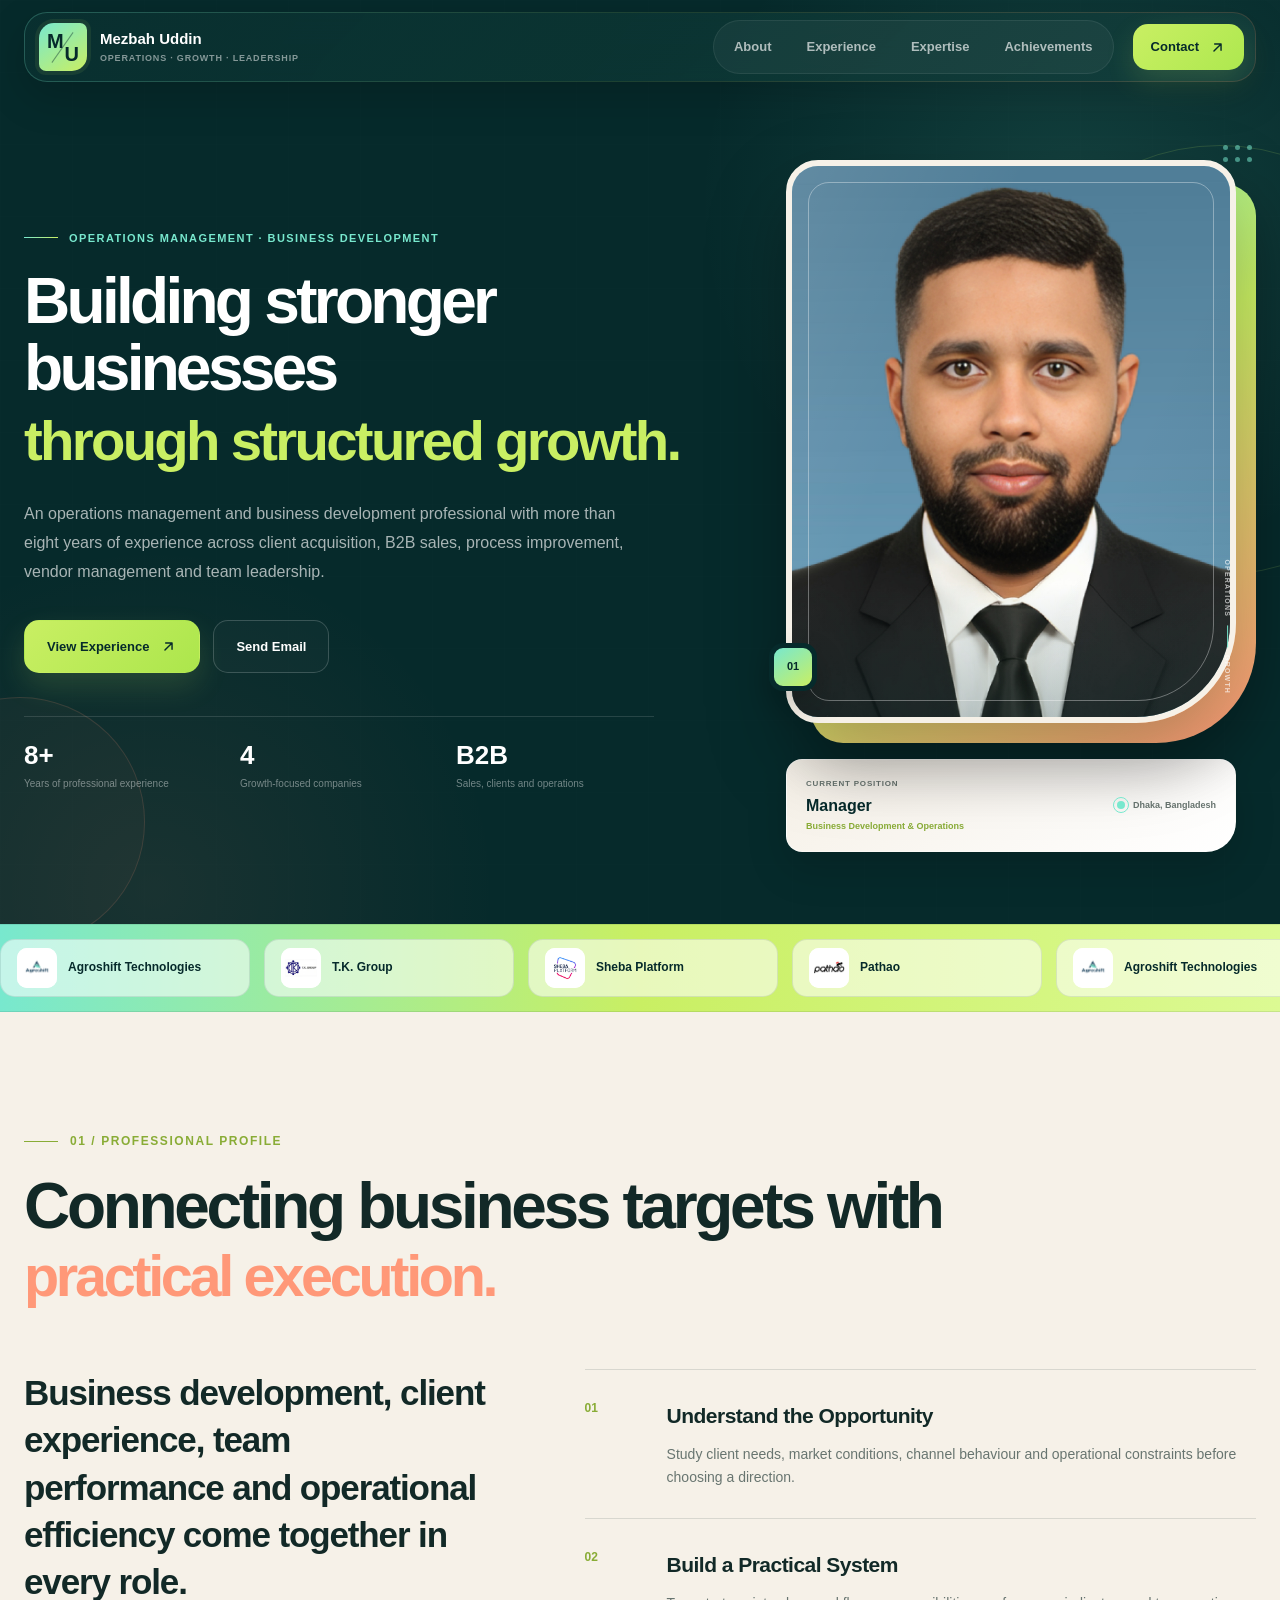
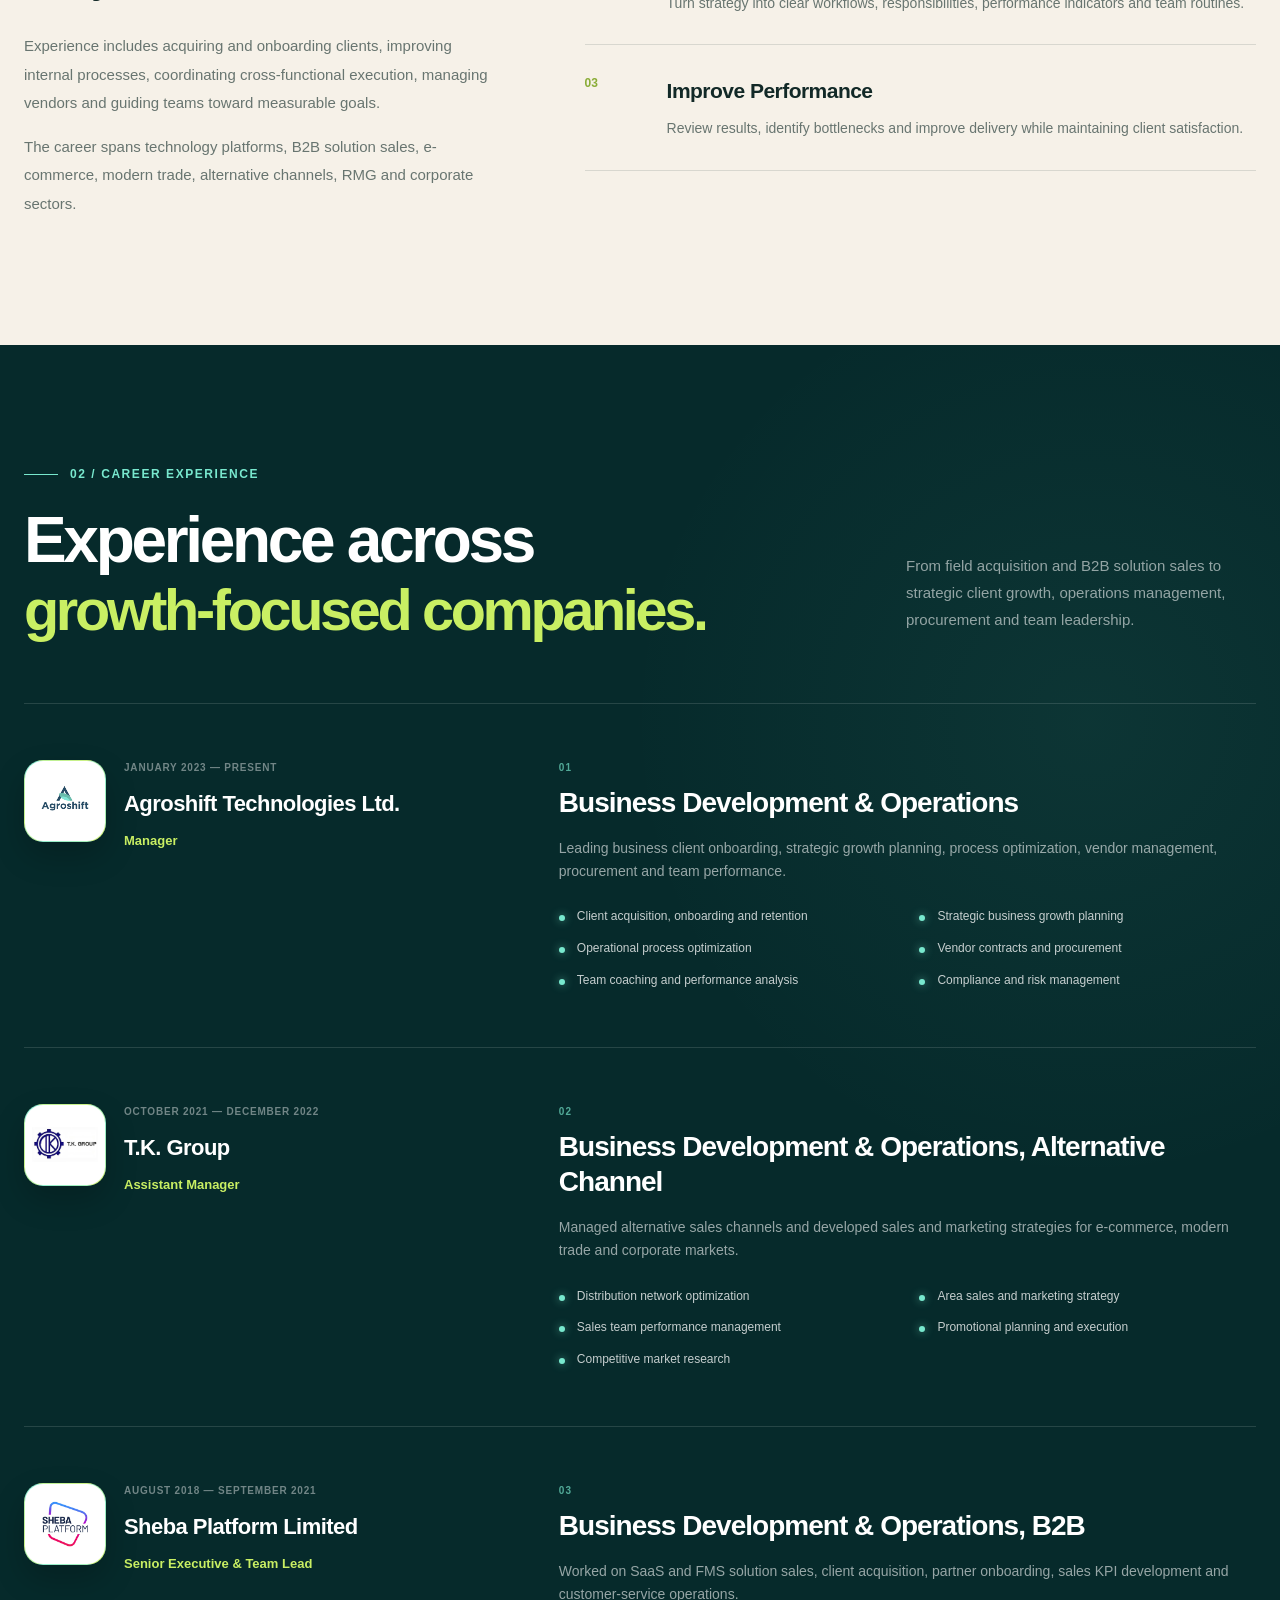
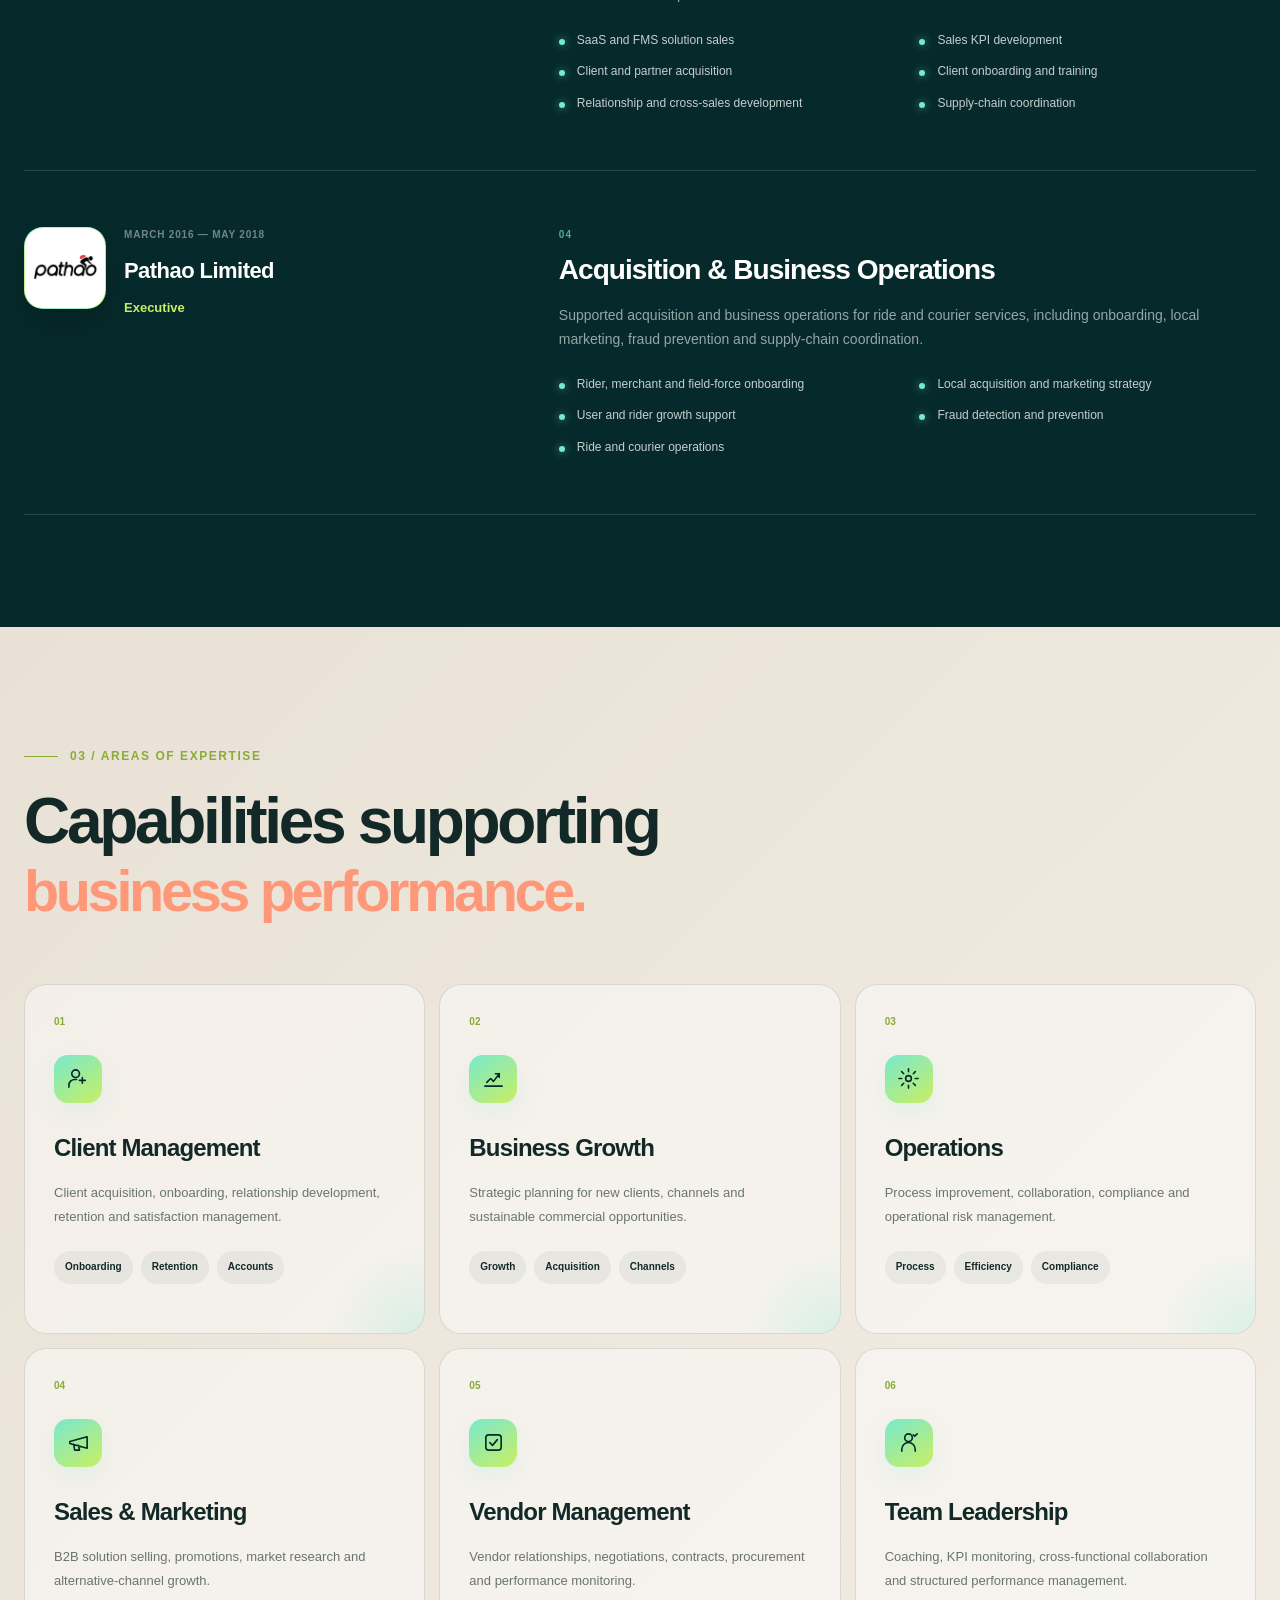
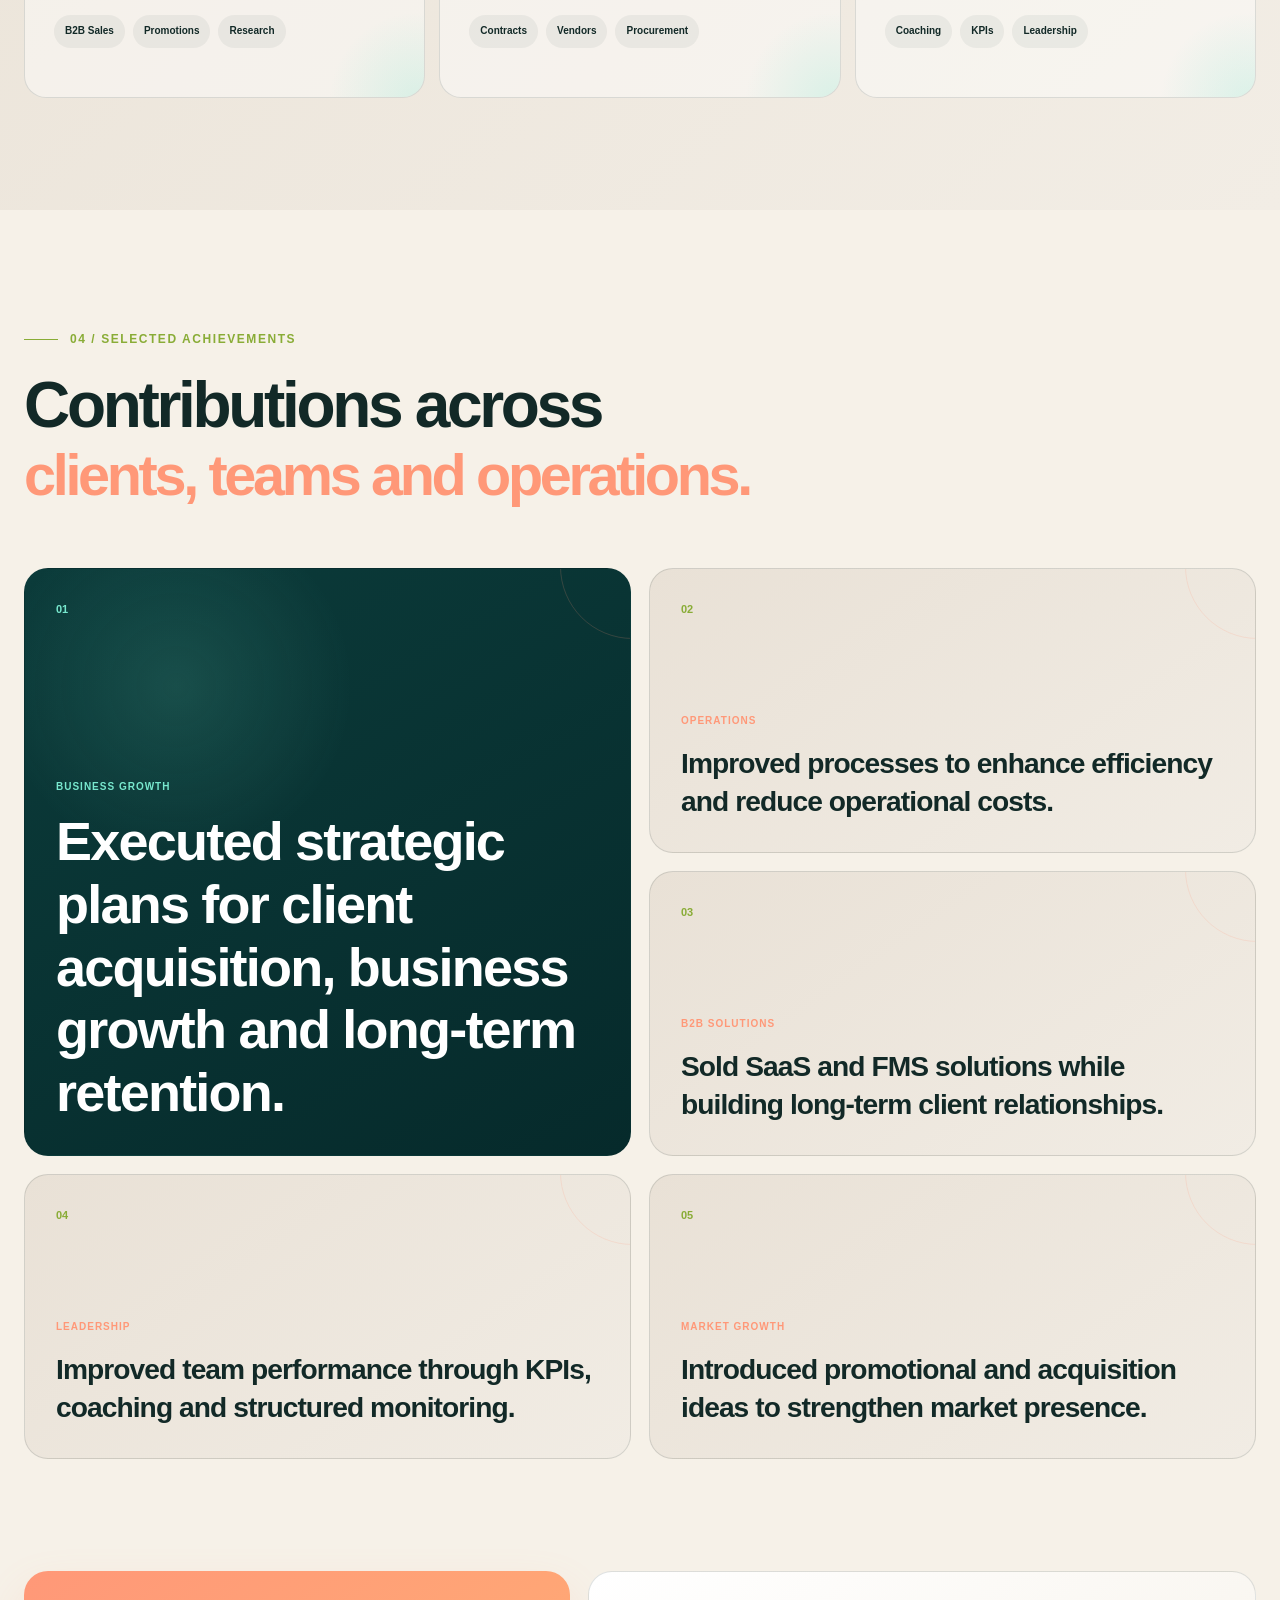
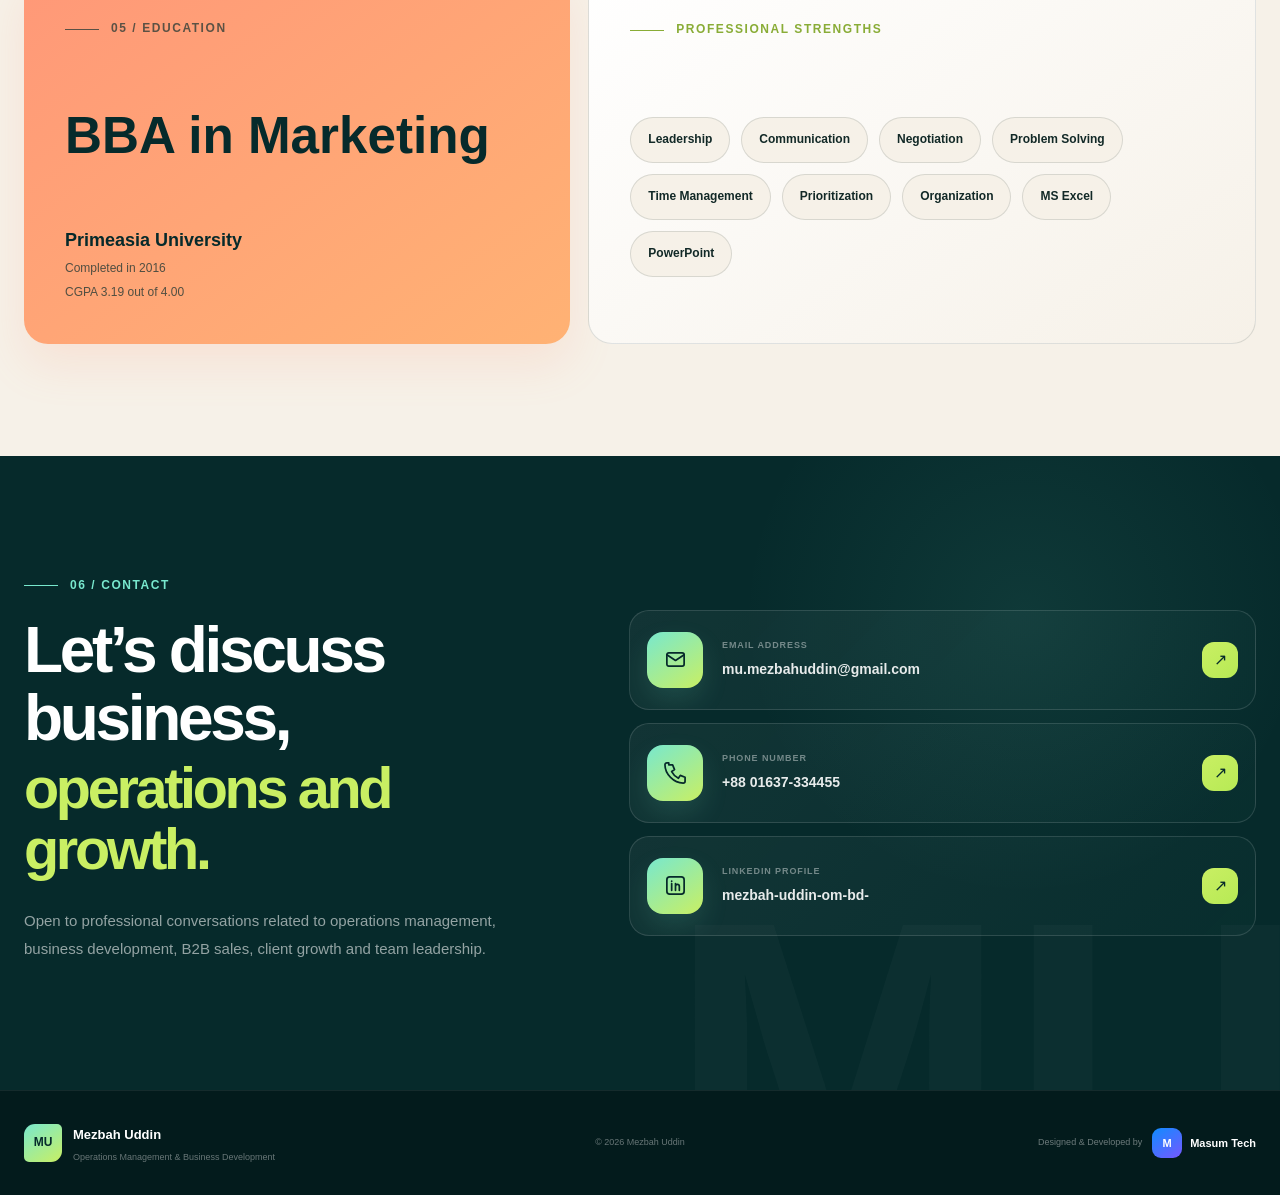
==== commit b10c896e: "Redesign animated mobile navigation" ====
--- a/index.html
+++ b/index.html
@@ -2,9 +2,15 @@
 <html lang="en">
 <head>
   <meta charset="UTF-8">
-  <meta name="viewport" content="width=device-width, initial-scale=1.0">
-
-  <title>Mezbah Uddin | Operations & Business Development</title>
+
+  <meta
+    name="viewport"
+    content="width=device-width, initial-scale=1.0"
+  >
+
+  <title>
+    Mezbah Uddin | Operations & Business Development
+  </title>
 
   <meta
     name="description"
@@ -15,30 +21,13 @@
 
   <meta
     name="robots"
-    content="index, follow, max-image-preview:large, max-snippet:-1, max-video-preview:-1"
-  >
-
-  <meta
-    name="googlebot"
-    content="index, follow, max-image-preview:large, max-snippet:-1, max-video-preview:-1"
+    content="index, follow, max-image-preview:large, max-snippet:-1"
   >
 
   <meta name="theme-color" content="#062a2b">
 
   <link
     rel="canonical"
-    href="https://masum462441.github.io/mezbah-uddin-portfolio/"
-  >
-
-  <link
-    rel="alternate"
-    hreflang="en"
-    href="https://masum462441.github.io/mezbah-uddin-portfolio/"
-  >
-
-  <link
-    rel="alternate"
-    hreflang="x-default"
     href="https://masum462441.github.io/mezbah-uddin-portfolio/"
   >
 
@@ -70,7 +59,7 @@
 
   <meta
     property="og:description"
-    content="Operations management and business development portfolio featuring experience in B2B sales, client growth, process improvement and team leadership."
+    content="Professional portfolio of Mezbah Uddin, covering operations management, business development, B2B sales and team leadership."
   >
 
   <meta
@@ -88,12 +77,7 @@
     content="Professional portrait of Mezbah Uddin"
   >
 
-  <meta property="og:locale" content="en_US">
-
-  <meta
-    name="twitter:card"
-    content="summary_large_image"
-  >
+  <meta name="twitter:card" content="summary_large_image">
 
   <meta
     name="twitter:title"
@@ -118,8 +102,6 @@
         "@type": "Person",
         "@id": "https://masum462441.github.io/mezbah-uddin-portfolio/#person",
         "name": "Mezbah Uddin",
-        "givenName": "Mezbah",
-        "familyName": "Uddin",
         "url": "https://masum462441.github.io/mezbah-uddin-portfolio/",
         "image": "https://masum462441.github.io/mezbah-uddin-portfolio/Mezbah%20Uddin.jpeg",
         "jobTitle": "Manager, Business Development and Operations",
@@ -145,13 +127,10 @@
           "Operations Management",
           "Business Development",
           "B2B Sales",
-          "Client Onboarding",
-          "Business Growth",
+          "Client Acquisition",
           "Process Improvement",
           "Vendor Management",
-          "Team Leadership",
-          "Marketing Strategy",
-          "Market Research"
+          "Team Leadership"
         ]
       },
       {
@@ -159,7 +138,6 @@
         "@id": "https://masum462441.github.io/mezbah-uddin-portfolio/#website",
         "url": "https://masum462441.github.io/mezbah-uddin-portfolio/",
         "name": "Mezbah Uddin Portfolio",
-        "inLanguage": "en",
         "publisher": {
           "@id": "https://masum462441.github.io/mezbah-uddin-portfolio/#person"
         }
@@ -168,13 +146,9 @@
         "@type": "ProfilePage",
         "@id": "https://masum462441.github.io/mezbah-uddin-portfolio/#profile",
         "url": "https://masum462441.github.io/mezbah-uddin-portfolio/",
-        "name": "Mezbah Uddin - Operations and Business Development Portfolio",
-        "dateModified": "2026-07-28",
+        "name": "Mezbah Uddin Professional Portfolio",
         "mainEntity": {
           "@id": "https://masum462441.github.io/mezbah-uddin-portfolio/#person"
-        },
-        "isPartOf": {
-          "@id": "https://masum462441.github.io/mezbah-uddin-portfolio/#website"
         }
       }
     ]
@@ -195,13 +169,13 @@
     }
   </script>
 
-  <link rel="stylesheet" href="./style.css?v=1.0.0">
-  <script src="./script.js?v=1.0.0" defer></script>
+  <link rel="stylesheet" href="./style.css?v=3.0.0">
+  <script src="./script.js?v=3.0.0" defer></script>
 </head>
 
 <body>
 
-  <a class="skip-link" href="#main-content">
+  <a class="skip-link" href="#mainContent">
     Skip to content
   </a>
 
@@ -210,6 +184,7 @@
   </div>
 
   <header class="site-header" id="siteHeader">
+
     <div class="container navbar">
 
       <a
@@ -218,8 +193,8 @@
         aria-label="Mezbah Uddin homepage"
       >
         <span class="brand-mark" aria-hidden="true">
-          <b>M</b>
-          <b>U</b>
+          <b class="brand-m">M</b>
+          <b class="brand-u">U</b>
           <i></i>
           <em></em>
         </span>
@@ -248,6 +223,12 @@
         id="mainNavigation"
         aria-label="Primary navigation"
       >
+
+        <div class="mobile-navigation-heading">
+          <span>Menu</span>
+          <small>Explore portfolio</small>
+        </div>
+
         <div
           class="navigation-links"
           id="navigationLinks"
@@ -258,28 +239,53 @@
             aria-hidden="true"
           ></span>
 
-          <a href="#about">About</a>
-          <a href="#experience">Experience</a>
-          <a href="#expertise">Expertise</a>
-          <a href="#achievements">Achievements</a>
+          <a href="#about">
+            <span>About</span>
+            <i>01</i>
+          </a>
+
+          <a href="#experience">
+            <span>Experience</span>
+            <i>02</i>
+          </a>
+
+          <a href="#expertise">
+            <span>Expertise</span>
+            <i>03</i>
+          </a>
+
+          <a href="#achievements">
+            <span>Achievements</span>
+            <i>04</i>
+          </a>
         </div>
 
         <a
           class="navigation-contact"
           href="#contact"
         >
-          Contact
+          <span>Contact</span>
 
           <svg viewBox="0 0 24 24" aria-hidden="true">
             <path d="M7 17 17 7M8 7h9v9"></path>
           </svg>
         </a>
+
+        <div class="mobile-navigation-footer">
+          <a href="mailto:mu.mezbahuddin@gmail.com">
+            mu.mezbahuddin@gmail.com
+          </a>
+
+          <span>Dhaka, Bangladesh</span>
+        </div>
+
       </nav>
 
     </div>
+
   </header>
 
-  <main id="main-content">
+  <main id="mainContent">
 
     <section class="hero-section" id="home">
 
@@ -341,10 +347,7 @@
 
           </div>
 
-          <div
-            class="hero-metrics"
-            aria-label="Professional summary"
-          >
+          <div class="hero-metrics">
 
             <article>
               <strong
@@ -414,10 +417,7 @@
               id="portraitFrame"
             >
 
-              <div
-                class="portrait-fallback"
-                aria-hidden="true"
-              >
+              <div class="portrait-fallback">
                 <strong>MU</strong>
                 <span>Mezbah Uddin</span>
               </div>
@@ -477,16 +477,14 @@
 
       </div>
 
-      <div
-        class="company-marquee"
-        aria-label="Career companies"
-      >
+      <div class="company-marquee">
 
         <div class="marquee-track">
 
           <div class="marquee-group">
 
             <article class="marquee-company">
+
               <div
                 class="marquee-logo"
                 data-fallback="A"
@@ -498,9 +496,11 @@
               </div>
 
               <strong>Agroshift Technologies</strong>
+
             </article>
 
             <article class="marquee-company">
+
               <div
                 class="marquee-logo"
                 data-fallback="TK"
@@ -512,9 +512,11 @@
               </div>
 
               <strong>T.K. Group</strong>
+
             </article>
 
             <article class="marquee-company">
+
               <div
                 class="marquee-logo"
                 data-fallback="S"
@@ -526,9 +528,11 @@
               </div>
 
               <strong>Sheba Platform</strong>
+
             </article>
 
             <article class="marquee-company">
+
               <div
                 class="marquee-logo"
                 data-fallback="P"
@@ -540,6 +544,7 @@
               </div>
 
               <strong>Pathao</strong>
+
             </article>
 
           </div>
@@ -550,6 +555,7 @@
           >
 
             <article class="marquee-company">
+
               <div
                 class="marquee-logo"
                 data-fallback="A"
@@ -561,9 +567,11 @@
               </div>
 
               <strong>Agroshift Technologies</strong>
+
             </article>
 
             <article class="marquee-company">
+
               <div
                 class="marquee-logo"
                 data-fallback="TK"
@@ -575,9 +583,11 @@
               </div>
 
               <strong>T.K. Group</strong>
+
             </article>
 
             <article class="marquee-company">
+
               <div
                 class="marquee-logo"
                 data-fallback="S"
@@ -589,9 +599,11 @@
               </div>
 
               <strong>Sheba Platform</strong>
+
             </article>
 
             <article class="marquee-company">
+
               <div
                 class="marquee-logo"
                 data-fallback="P"
@@ -603,6 +615,7 @@
               </div>
 
               <strong>Pathao</strong>
+
             </article>
 
           </div>
@@ -617,6 +630,7 @@
       class="section about-section"
       id="about"
     >
+
       <div class="container">
 
         <header class="section-heading reveal">
@@ -659,6 +673,7 @@
           <div class="process-list">
 
             <article class="process-item reveal">
+
               <span>01</span>
 
               <div>
@@ -670,9 +685,11 @@
                   choosing a direction.
                 </p>
               </div>
+
             </article>
 
             <article class="process-item reveal">
+
               <span>02</span>
 
               <div>
@@ -683,9 +700,11 @@
                   performance indicators and team routines.
                 </p>
               </div>
+
             </article>
 
             <article class="process-item reveal">
+
               <span>03</span>
 
               <div>
@@ -696,6 +715,7 @@
                   delivery while maintaining client satisfaction.
                 </p>
               </div>
+
             </article>
 
           </div>
@@ -703,12 +723,14 @@
         </div>
 
       </div>
+
     </section>
 
     <section
       class="section experience-section"
       id="experience"
     >
+
       <div class="container">
 
         <header
@@ -716,6 +738,7 @@
         >
 
           <div>
+
             <p class="section-label">
               02 / Career Experience
             </p>
@@ -724,6 +747,7 @@
               Experience across
               <span>growth-focused companies.</span>
             </h2>
+
           </div>
 
           <p>
@@ -770,8 +794,7 @@
               <p>
                 Leading business client onboarding, strategic growth
                 planning, process optimization, vendor management,
-                procurement and team performance across RMG,
-                e-commerce, modern trade and corporate sectors.
+                procurement and team performance.
               </p>
 
               <ul>
@@ -940,12 +963,14 @@
         </div>
 
       </div>
+
     </section>
 
     <section
       class="section expertise-section"
       id="expertise"
     >
+
       <div class="container">
 
         <header class="section-heading reveal">
@@ -977,11 +1002,11 @@
             <h3>Client Management</h3>
 
             <p>
-              Client acquisition, onboarding, relationship
-              development, retention and satisfaction management.
+              Client acquisition, onboarding, relationship development,
+              retention and satisfaction management.
             </p>
 
-            <div>
+            <div class="expertise-tags">
               <b>Onboarding</b>
               <b>Retention</b>
               <b>Accounts</b>
@@ -1006,7 +1031,7 @@
               sustainable commercial opportunities.
             </p>
 
-            <div>
+            <div class="expertise-tags">
               <b>Growth</b>
               <b>Acquisition</b>
               <b>Channels</b>
@@ -1032,7 +1057,7 @@
               operational risk management.
             </p>
 
-            <div>
+            <div class="expertise-tags">
               <b>Process</b>
               <b>Efficiency</b>
               <b>Compliance</b>
@@ -1057,7 +1082,7 @@
               alternative-channel growth.
             </p>
 
-            <div>
+            <div class="expertise-tags">
               <b>B2B Sales</b>
               <b>Promotions</b>
               <b>Research</b>
@@ -1071,14 +1096,7 @@
 
             <div class="expertise-icon">
               <svg viewBox="0 0 24 24" aria-hidden="true">
-                <rect
-                  x="4"
-                  y="4"
-                  width="16"
-                  height="16"
-                  rx="3"
-                ></rect>
-
+                <rect x="4" y="4" width="16" height="16" rx="3"></rect>
                 <path d="m8 12 3 3 5-6"></path>
               </svg>
             </div>
@@ -1090,7 +1108,7 @@
               procurement and performance monitoring.
             </p>
 
-            <div>
+            <div class="expertise-tags">
               <b>Contracts</b>
               <b>Vendors</b>
               <b>Procurement</b>
@@ -1116,7 +1134,7 @@
               and structured performance management.
             </p>
 
-            <div>
+            <div class="expertise-tags">
               <b>Coaching</b>
               <b>KPIs</b>
               <b>Leadership</b>
@@ -1127,12 +1145,14 @@
         </div>
 
       </div>
+
     </section>
 
     <section
       class="section achievements-section"
       id="achievements"
     >
+
       <div class="container">
 
         <header class="section-heading reveal">
@@ -1163,6 +1183,7 @@
                 business growth and long-term retention.
               </h3>
             </div>
+
           </article>
 
           <article class="achievement-card reveal">
@@ -1220,6 +1241,7 @@
         </div>
 
       </div>
+
     </section>
 
     <section class="education-section">
@@ -1258,8 +1280,6 @@
             <span>Organization</span>
             <span>MS Excel</span>
             <span>PowerPoint</span>
-            <span>Bengali</span>
-            <span>English</span>
           </div>
 
         </article>
@@ -1300,14 +1320,7 @@
 
             <span class="contact-icon">
               <svg viewBox="0 0 24 24" aria-hidden="true">
-                <rect
-                  x="3"
-                  y="5"
-                  width="18"
-                  height="14"
-                  rx="2"
-                ></rect>
-
+                <rect x="3" y="5" width="18" height="14" rx="2"></rect>
                 <path d="m3 7 9 6 9-6"></path>
               </svg>
             </span>
@@ -1346,14 +1359,7 @@
 
             <span class="contact-icon">
               <svg viewBox="0 0 24 24" aria-hidden="true">
-                <rect
-                  x="3"
-                  y="3"
-                  width="18"
-                  height="18"
-                  rx="3"
-                ></rect>
-
+                <rect x="3" y="3" width="18" height="18" rx="3"></rect>
                 <path d="M8 10v7M8 7.5v.1M12 10v7M12 13c0-3 4-3 4 0v4"></path>
               </svg>
             </span>
--- a/style.css
+++ b/style.css
@@ -45,6 +45,7 @@
 
 body.menu-open {
   overflow: hidden;
+  touch-action: none;
 }
 
 img {
@@ -157,7 +158,7 @@
 .scroll-progress {
   position: fixed;
   inset: 0 0 auto;
-  z-index: 5000;
+  z-index: 6000;
   height: 3px;
   pointer-events: none;
 }
@@ -178,7 +179,7 @@
 .site-header {
   position: fixed;
   inset: 0 0 auto;
-  z-index: 3000;
+  z-index: 4000;
   height: var(--header-height);
   pointer-events: none;
 }
@@ -214,16 +215,27 @@
   transition:
     height 0.32s ease,
     margin 0.32s ease,
+    background 0.32s ease,
     box-shadow 0.32s ease;
 }
 
 .site-header.scrolled .navbar {
   height: 62px;
   margin-top: 7px;
+  background:
+    rgba(3, 29, 29, 0.96) padding-box,
+    linear-gradient(
+      120deg,
+      rgba(120, 232, 206, 0.28),
+      rgba(201, 239, 99, 0.12),
+      rgba(255, 152, 120, 0.2)
+    ) border-box;
   box-shadow: 0 18px 48px rgba(0, 0, 0, 0.25);
 }
 
 .brand {
+  position: relative;
+  z-index: 4300;
   display: inline-flex;
   align-items: center;
   gap: 13px;
@@ -258,12 +270,12 @@
   line-height: 1;
 }
 
-.brand-mark b:first-child {
+.brand-m {
   top: 8px;
   left: 8px;
 }
 
-.brand-mark b:nth-child(2) {
+.brand-u {
   right: 8px;
   bottom: 7px;
 }
@@ -319,6 +331,11 @@
   display: flex;
   align-items: center;
   gap: 19px;
+}
+
+.mobile-navigation-heading,
+.mobile-navigation-footer {
+  display: none;
 }
 
 .navigation-links {
@@ -367,6 +384,10 @@
     transform 0.3s ease;
 }
 
+.navigation-links a i {
+  display: none;
+}
+
 .navigation-links a:hover {
   color: var(--white);
   transform: translateY(-1px);
@@ -412,25 +433,76 @@
 }
 
 .menu-button {
+  position: relative;
+  z-index: 4400;
   display: none;
-  width: 46px;
-  height: 46px;
+  width: 48px;
+  height: 48px;
   padding: 0;
-  background: rgba(255, 255, 255, 0.07);
-  border: 1px solid var(--line-light);
-  border-radius: 14px;
+  background: rgba(255, 255, 255, 0.065);
+  border: 1px solid rgba(255, 255, 255, 0.14);
+  border-radius: 15px;
   cursor: pointer;
+  transition:
+    background 0.3s ease,
+    border-color 0.3s ease,
+    transform 0.3s ease;
 }
 
 .menu-button span {
+  position: absolute;
+  left: 50%;
   display: block;
-  width: 20px;
-  height: 1.5px;
-  margin: 5px auto;
+  width: 21px;
+  height: 2px;
   background: var(--white);
+  border-radius: 999px;
+  transform: translateX(-50%);
   transition:
-    opacity 0.3s ease,
-    transform 0.3s ease;
+    top 0.35s var(--ease),
+    width 0.35s var(--ease),
+    opacity 0.25s ease,
+    transform 0.35s var(--ease);
+}
+
+.menu-button span:nth-child(1) {
+  top: 16px;
+}
+
+.menu-button span:nth-child(2) {
+  top: 23px;
+  width: 16px;
+  margin-left: 2.5px;
+}
+
+.menu-button span:nth-child(3) {
+  top: 30px;
+}
+
+.menu-button:hover {
+  background: rgba(255, 255, 255, 0.11);
+  border-color: rgba(120, 232, 206, 0.35);
+}
+
+.menu-button.active {
+  background: rgba(255, 255, 255, 0.1);
+  border-color: rgba(120, 232, 206, 0.38);
+  transform: rotate(90deg);
+}
+
+.menu-button.active span:nth-child(1) {
+  top: 23px;
+  transform: translateX(-50%) rotate(45deg);
+}
+
+.menu-button.active span:nth-child(2) {
+  width: 0;
+  opacity: 0;
+}
+
+.menu-button.active span:nth-child(3) {
+  top: 23px;
+  transform: translateX(-50%) rotate(-45deg);
 }
 
 .hero-section {
@@ -656,7 +728,6 @@
 .portrait-stage {
   --rotate-x: 0deg;
   --rotate-y: 0deg;
-
   position: relative;
   width: 100%;
   padding: 0 20px 20px 0;
@@ -1413,7 +1484,7 @@
   line-height: 1.8;
 }
 
-.expertise-card > div:last-child {
+.expertise-tags {
   position: relative;
   z-index: 2;
   display: flex;
@@ -1421,7 +1492,7 @@
   gap: 8px;
 }
 
-.expertise-card b {
+.expertise-tags b {
   padding: 8px 11px;
   background: rgba(6, 42, 43, 0.055);
   border-radius: 999px;
@@ -2058,6 +2129,8 @@
   .navbar {
     height: 66px;
     margin-top: 9px;
+    animation: none;
+    transform: none;
   }
 
   .site-header.scrolled .navbar {
@@ -2065,64 +2138,151 @@
   }
 
   .menu-button {
-    position: relative;
-    z-index: 3200;
     display: block;
-  }
-
-  .menu-button.active span:nth-child(1) {
-    transform: translateY(6.5px) rotate(45deg);
-  }
-
-  .menu-button.active span:nth-child(2) {
-    opacity: 0;
-  }
-
-  .menu-button.active span:nth-child(3) {
-    transform: translateY(-6.5px) rotate(-45deg);
   }
 
   .main-navigation {
     position: fixed;
-    top: 0;
-    right: 0;
-    bottom: 0;
-    z-index: 3150;
-    width: min(86vw, 410px);
-    padding: 120px 34px 40px;
+    inset: 0;
+    z-index: 4200;
+    display: flex;
     flex-direction: column;
     align-items: stretch;
-    justify-content: flex-start;
-    gap: 22px;
+    gap: 0;
+    width: 100%;
+    height: 100dvh;
+    min-height: 100vh;
+    padding:
+      max(118px, calc(env(safe-area-inset-top) + 96px))
+      28px
+      max(28px, env(safe-area-inset-bottom));
+    overflow-x: hidden;
+    overflow-y: auto;
     visibility: hidden;
     opacity: 0;
-    background: linear-gradient(
-      145deg,
-      rgba(3, 28, 29, 0.995),
-      rgba(11, 59, 58, 0.995)
-    );
-    border-left: 1px solid rgba(120, 232, 206, 0.16);
-    box-shadow: -20px 0 60px rgba(0, 0, 0, 0.32);
-    transform: translateX(100%);
+    pointer-events: none;
+    color: var(--white);
+    background:
+      radial-gradient(
+        circle at 88% 10%,
+        rgba(120, 232, 206, 0.18),
+        transparent 26%
+      ),
+      radial-gradient(
+        circle at 10% 90%,
+        rgba(255, 152, 120, 0.08),
+        transparent 25%
+      ),
+      linear-gradient(
+        145deg,
+        #082f30 0%,
+        #062a2b 45%,
+        #031b1c 100%
+      );
+    clip-path: circle(0 at calc(100% - 54px) 47px);
     transition:
+      visibility 0.65s,
       opacity 0.35s ease,
-      transform 0.45s var(--ease),
-      visibility 0.45s;
+      clip-path 0.7s var(--ease);
+  }
+
+  .main-navigation::before {
+    content: "";
+    position: absolute;
+    inset: 0;
+    opacity: 0.12;
+    background-image:
+      linear-gradient(
+        rgba(255, 255, 255, 0.04) 1px,
+        transparent 1px
+      ),
+      linear-gradient(
+        90deg,
+        rgba(255, 255, 255, 0.04) 1px,
+        transparent 1px
+      );
+    background-size: 54px 54px;
+    pointer-events: none;
+  }
+
+  .main-navigation::after {
+    content: "";
+    position: absolute;
+    right: -140px;
+    bottom: -140px;
+    width: 360px;
+    height: 360px;
+    border: 1px solid rgba(201, 239, 99, 0.14);
+    border-radius: 50%;
+    pointer-events: none;
   }
 
   .main-navigation.open {
     visibility: visible;
     opacity: 1;
-    transform: translateX(0);
+    pointer-events: auto;
+    clip-path: circle(150% at calc(100% - 54px) 47px);
+  }
+
+  body.menu-open .navbar {
+    background: transparent;
+    border-color: transparent;
+    box-shadow: none;
+    backdrop-filter: none;
+    -webkit-backdrop-filter: none;
+  }
+
+  body.menu-open .brand-copy small {
+    color: rgba(255, 255, 255, 0.55);
+  }
+
+  .mobile-navigation-heading {
+    position: relative;
+    z-index: 2;
+    display: flex;
+    align-items: flex-end;
+    justify-content: space-between;
+    padding: 0 4px 21px;
+    border-bottom: 1px solid rgba(255, 255, 255, 0.12);
+    opacity: 0;
+    transform: translateY(18px);
+    transition:
+      opacity 0.42s ease,
+      transform 0.55s var(--ease);
+  }
+
+  .main-navigation.open .mobile-navigation-heading {
+    opacity: 1;
+    transform: translateY(0);
+    transition-delay: 0.14s;
+  }
+
+  .mobile-navigation-heading span {
+    font-size: 13px;
+    font-weight: 800;
+    letter-spacing: 0.14em;
+    text-transform: uppercase;
+  }
+
+  .mobile-navigation-heading small {
+    color: rgba(255, 255, 255, 0.45);
+    font-size: 10px;
+    letter-spacing: 0.08em;
+    text-transform: uppercase;
   }
 
   .navigation-links {
-    flex-direction: column;
-    align-items: stretch;
-    gap: 4px;
+    position: relative;
+    z-index: 2;
+    display: grid;
+    grid-template-columns: 1fr;
+    gap: 10px;
+    width: 100%;
+    margin-top: 23px;
     padding: 0;
     background: transparent;
     border: 0;
+    border-radius: 0;
   }
 
   .navigation-indicator {
@@ -2130,20 +2290,170 @@
   }
 
   .navigation-links a {
-    padding: 11px 0;
+    display: flex;
+    align-items: center;
+    justify-content: space-between;
+    width: 100%;
+    min-height: 70px;
+    padding: 0 20px;
+    overflow: hidden;
+    color: rgba(255, 255, 255, 0.86);
+    background:
+      linear-gradient(
+        135deg,
+        rgba(255, 255, 255, 0.07),
+        rgba(255, 255, 255, 0.035)
+      );
+    border: 1px solid rgba(255, 255, 255, 0.11);
+    border-radius: 18px;
+    font-size: 23px;
+    font-weight: 720;
+    line-height: 1;
+    letter-spacing: -0.03em;
+    opacity: 0;
+    transform: translateY(25px) scale(0.98);
+    transition:
+      color 0.3s ease,
+      background 0.3s ease,
+      border-color 0.3s ease,
+      opacity 0.45s ease,
+      transform 0.55s var(--ease);
+  }
+
+  .navigation-links a i {
+    display: inline-flex;
+    align-items: center;
+    gap: 8px;
+    color: var(--mint);
+    font-size: 10px;
+    font-style: normal;
+    font-weight: 800;
+    letter-spacing: 0.12em;
+  }
+
+  .navigation-links a i::after {
+    content: "↗";
+    font-size: 17px;
+    font-weight: 500;
+    transition: transform 0.3s ease;
+  }
+
+  .main-navigation.open .navigation-links a {
+    opacity: 1;
+    transform: translateY(0) scale(1);
+  }
+
+  .main-navigation.open .navigation-links a:nth-of-type(1) {
+    transition-delay: 0.2s;
+  }
+
+  .main-navigation.open .navigation-links a:nth-of-type(2) {
+    transition-delay: 0.26s;
+  }
+
+  .main-navigation.open .navigation-links a:nth-of-type(3) {
+    transition-delay: 0.32s;
+  }
+
+  .main-navigation.open .navigation-links a:nth-of-type(4) {
+    transition-delay: 0.38s;
+  }
+
+  .navigation-links a:hover {
     color: var(--white);
-    font-size: 30px;
-    font-weight: 720;
-    letter-spacing: -0.04em;
+    background: rgba(255, 255, 255, 0.1);
+    border-color: rgba(120, 232, 206, 0.38);
+    transform: translateX(4px);
+  }
+
+  .navigation-links a:hover i::after {
+    transform: translate(2px, -2px);
   }
 
   .navigation-links a.active {
-    color: var(--lime);
+    color: var(--dark);
+    background: linear-gradient(
+      135deg,
+      var(--mint),
+      var(--lime)
+    );
+    border-color: transparent;
+  }
+
+  .navigation-links a.active i {
+    color: var(--dark);
   }
 
   .navigation-contact {
-    align-self: flex-start;
-    margin-top: 8px;
+    position: relative;
+    z-index: 2;
+    display: flex;
+    align-items: center;
+    justify-content: space-between;
+    width: 100%;
+    min-height: 68px;
+    margin-top: 13px;
+    padding: 0 20px;
+    color: var(--dark);
+    background: linear-gradient(
+      135deg,
+      var(--lime),
+      var(--mint)
+    );
+    border-radius: 18px;
+    font-size: 21px;
+    font-weight: 800;
+    opacity: 0;
+    transform: translateY(25px) scale(0.98);
+    transition:
+      opacity 0.45s ease,
+      transform 0.55s var(--ease),
+      background 0.3s ease;
+  }
+
+  .main-navigation.open .navigation-contact {
+    opacity: 1;
+    transform: translateY(0) scale(1);
+    transition-delay: 0.44s;
+  }
+
+  .navigation-contact:hover {
+    background: var(--white);
+    transform: translateY(-2px);
+  }
+
+  .navigation-contact svg {
+    width: 22px;
+    height: 22px;
+  }
+
+  .mobile-navigation-footer {
+    position: relative;
+    z-index: 2;
+    display: flex;
+    flex-wrap: wrap;
+    justify-content: space-between;
+    gap: 9px 20px;
+    margin-top: auto;
+    padding: 28px 4px 4px;
+    color: rgba(255, 255, 255, 0.42);
+    border-top: 1px solid rgba(255, 255, 255, 0.12);
+    font-size: 10px;
+    opacity: 0;
+    transform: translateY(20px);
+    transition:
+      opacity 0.42s ease,
+      transform 0.55s var(--ease);
+  }
+
+  .main-navigation.open .mobile-navigation-footer {
+    opacity: 1;
+    transform: translateY(0);
+    transition-delay: 0.5s;
+  }
+
+  .mobile-navigation-footer a {
+    color: var(--mint);
   }
 
   .hero-layout {
@@ -2304,7 +2614,7 @@
     font-size: 18px;
   }
 
-  .brand-mark b:nth-child(2) {
+  .brand-u {
     right: 7px;
   }
 
@@ -2312,13 +2622,57 @@
     font-size: 13px;
   }
 
+  .menu-button {
+    width: 46px;
+    height: 46px;
+  }
+
+  .menu-button span:nth-child(1) {
+    top: 15px;
+  }
+
+  .menu-button span:nth-child(2) {
+    top: 22px;
+  }
+
+  .menu-button span:nth-child(3) {
+    top: 29px;
+  }
+
+  .menu-button.active span:nth-child(1),
+  .menu-button.active span:nth-child(3) {
+    top: 22px;
+  }
+
   .main-navigation {
-    width: 92vw;
-    padding-inline: 24px;
+    padding:
+      max(108px, calc(env(safe-area-inset-top) + 90px))
+      18px
+      max(22px, env(safe-area-inset-bottom));
+  }
+
+  .navigation-links {
+    gap: 8px;
+    margin-top: 18px;
   }
 
   .navigation-links a {
-    font-size: 28px;
+    min-height: 62px;
+    padding-inline: 17px;
+    border-radius: 16px;
+    font-size: 20px;
+  }
+
+  .navigation-contact {
+    min-height: 62px;
+    padding-inline: 17px;
+    border-radius: 16px;
+    font-size: 19px;
+  }
+
+  .mobile-navigation-footer {
+    flex-direction: column;
+    align-items: flex-start;
   }
 
   .hero-content h1 {
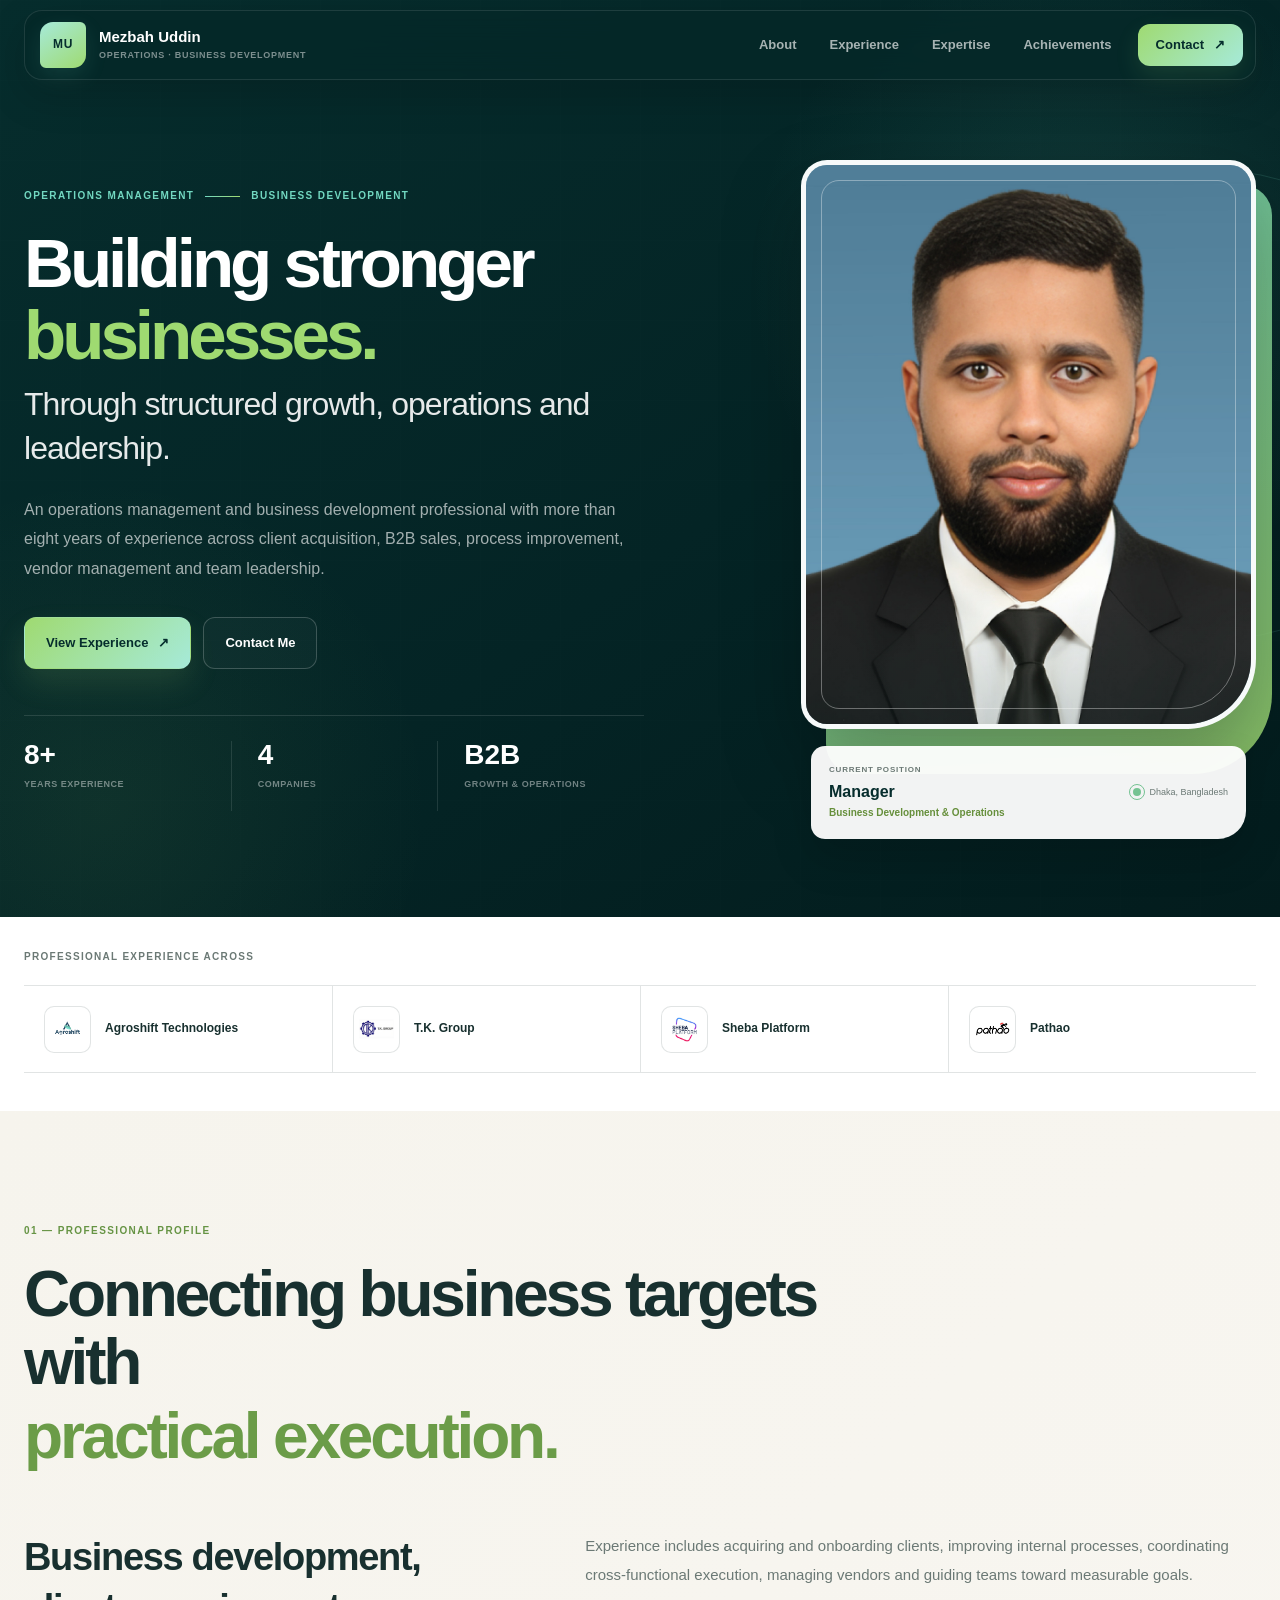
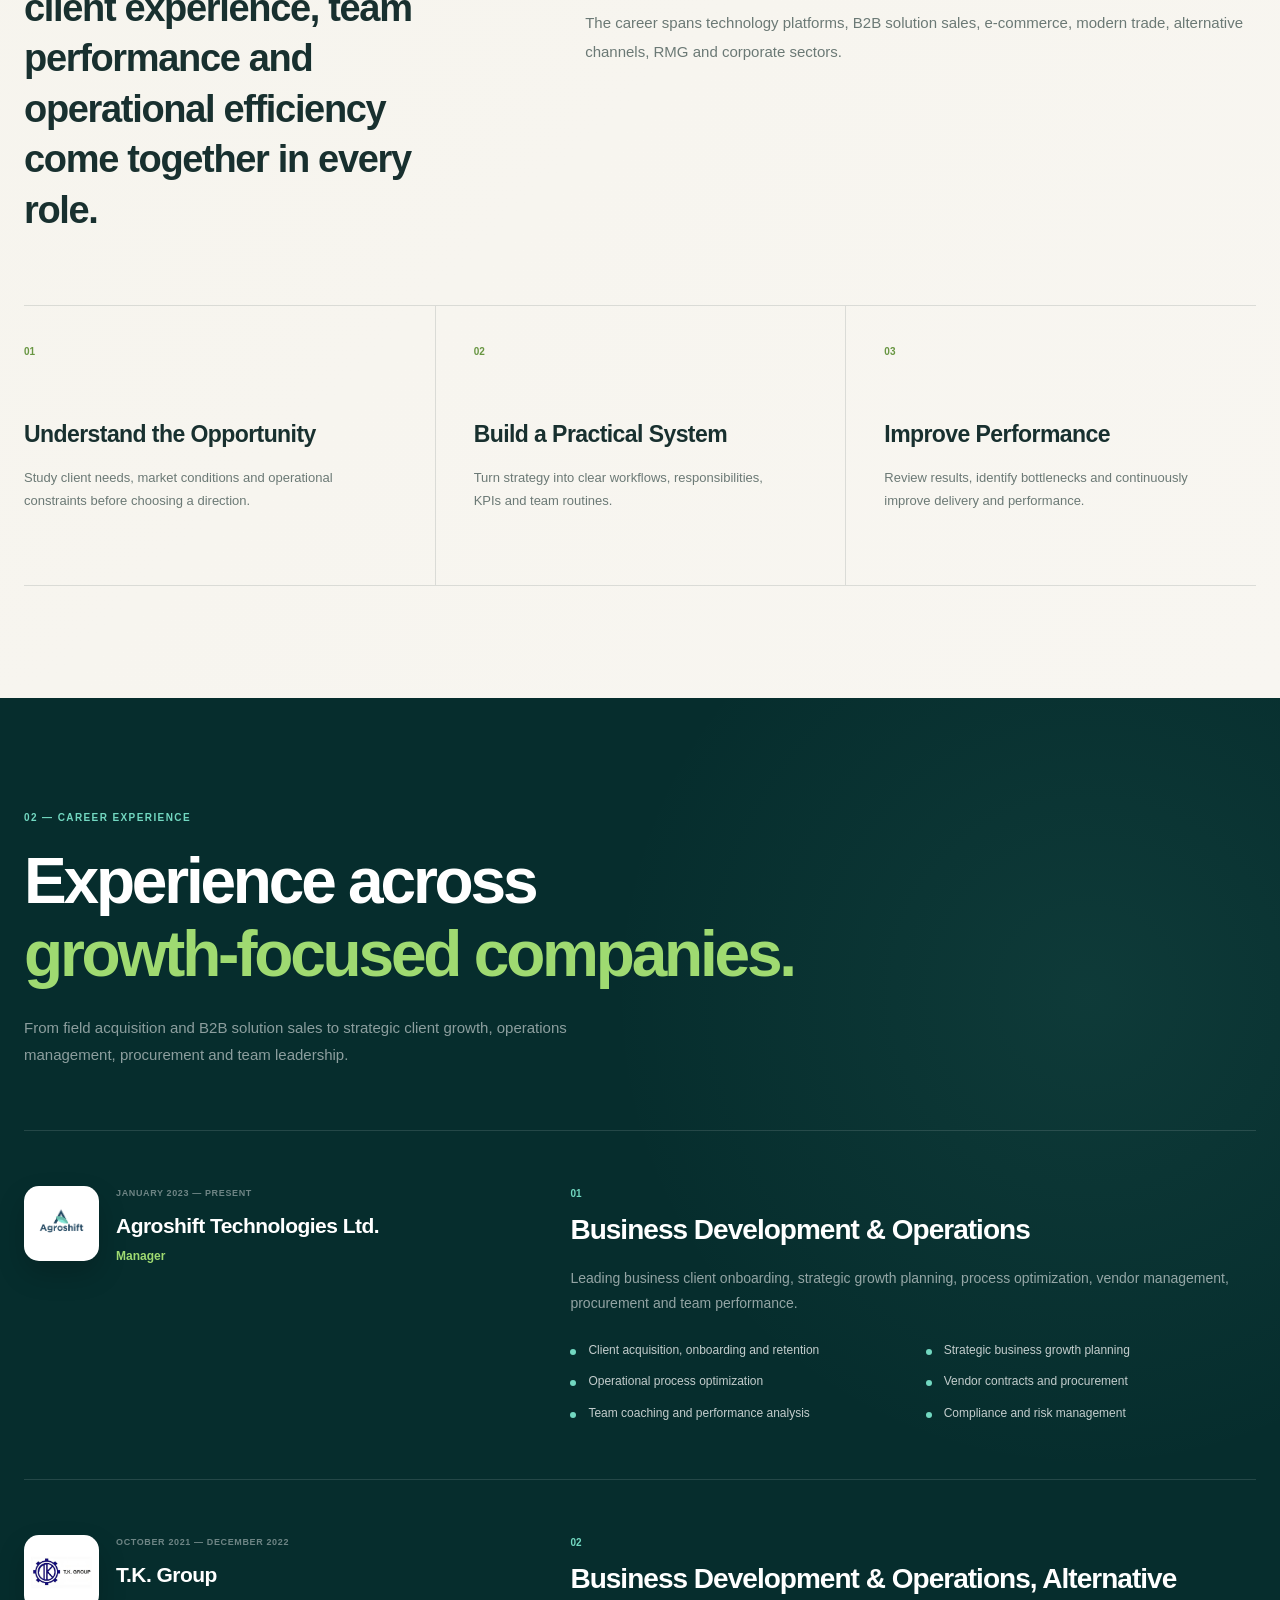
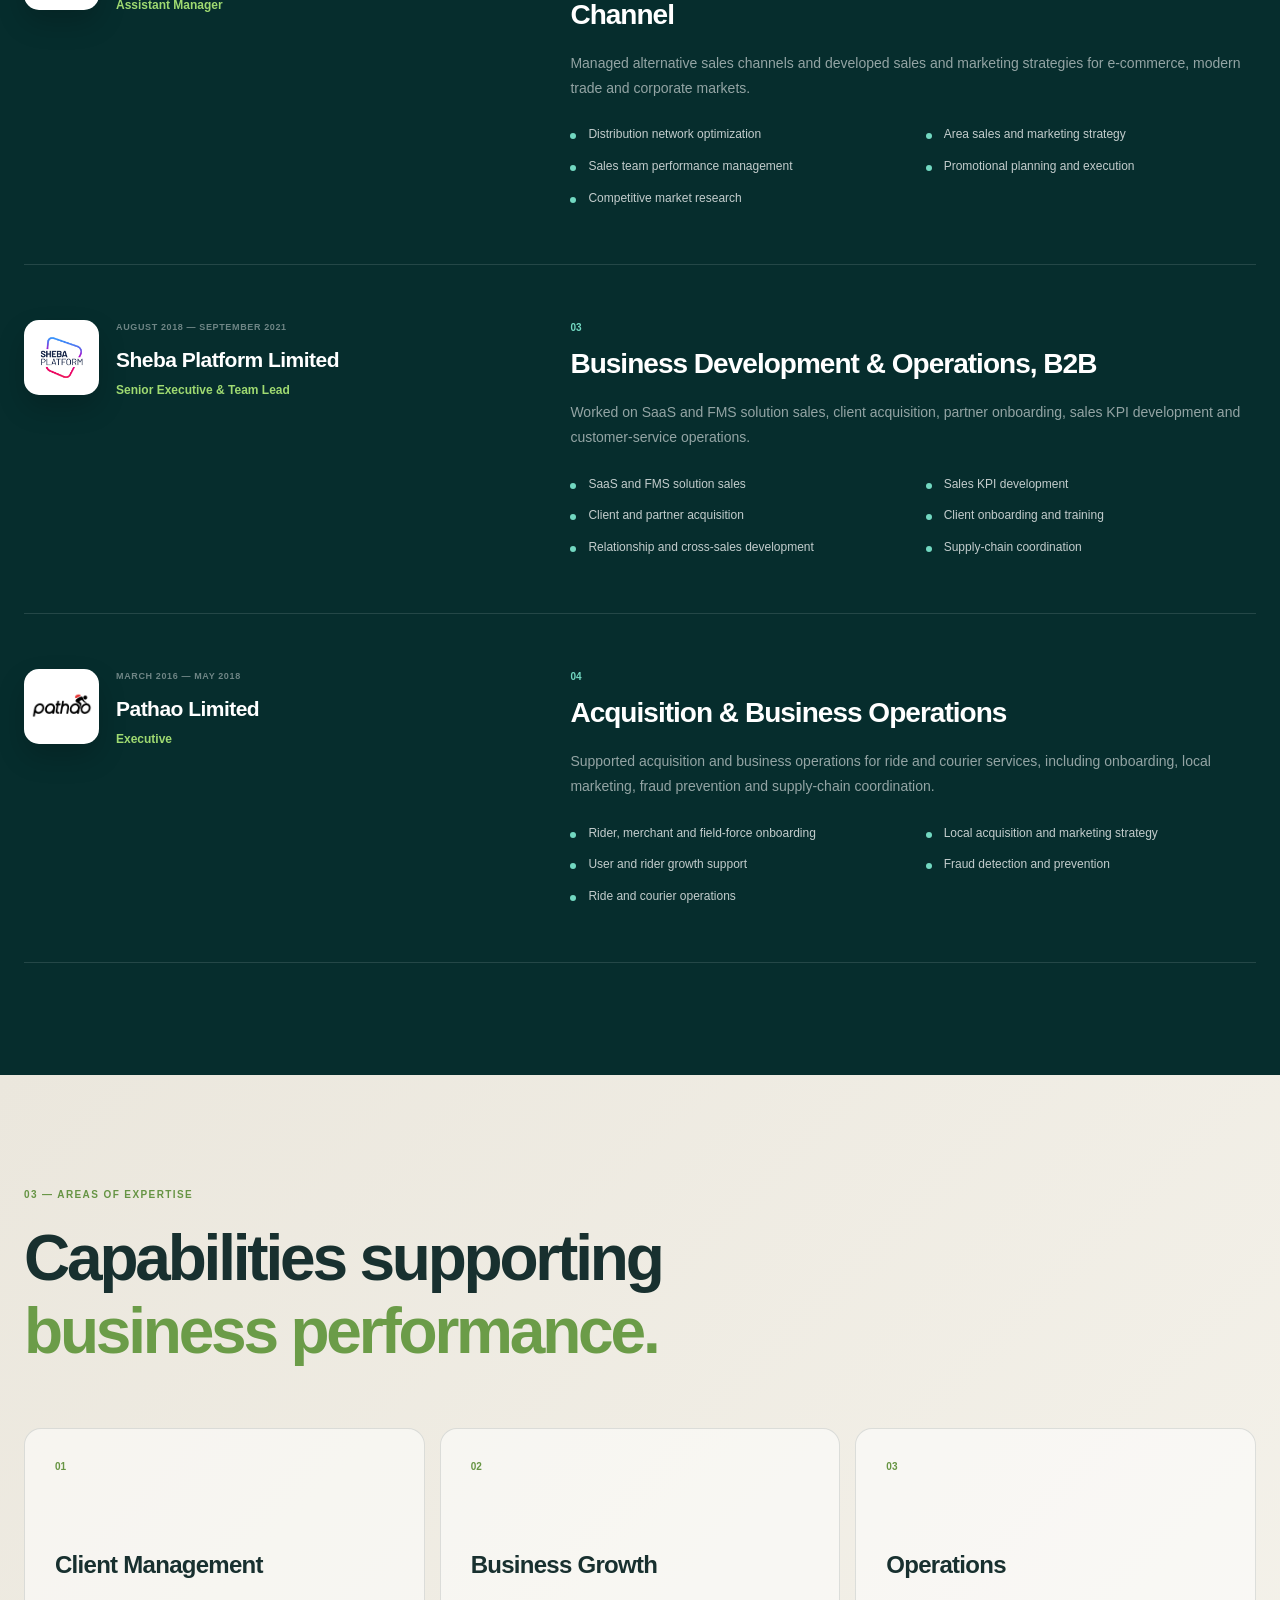
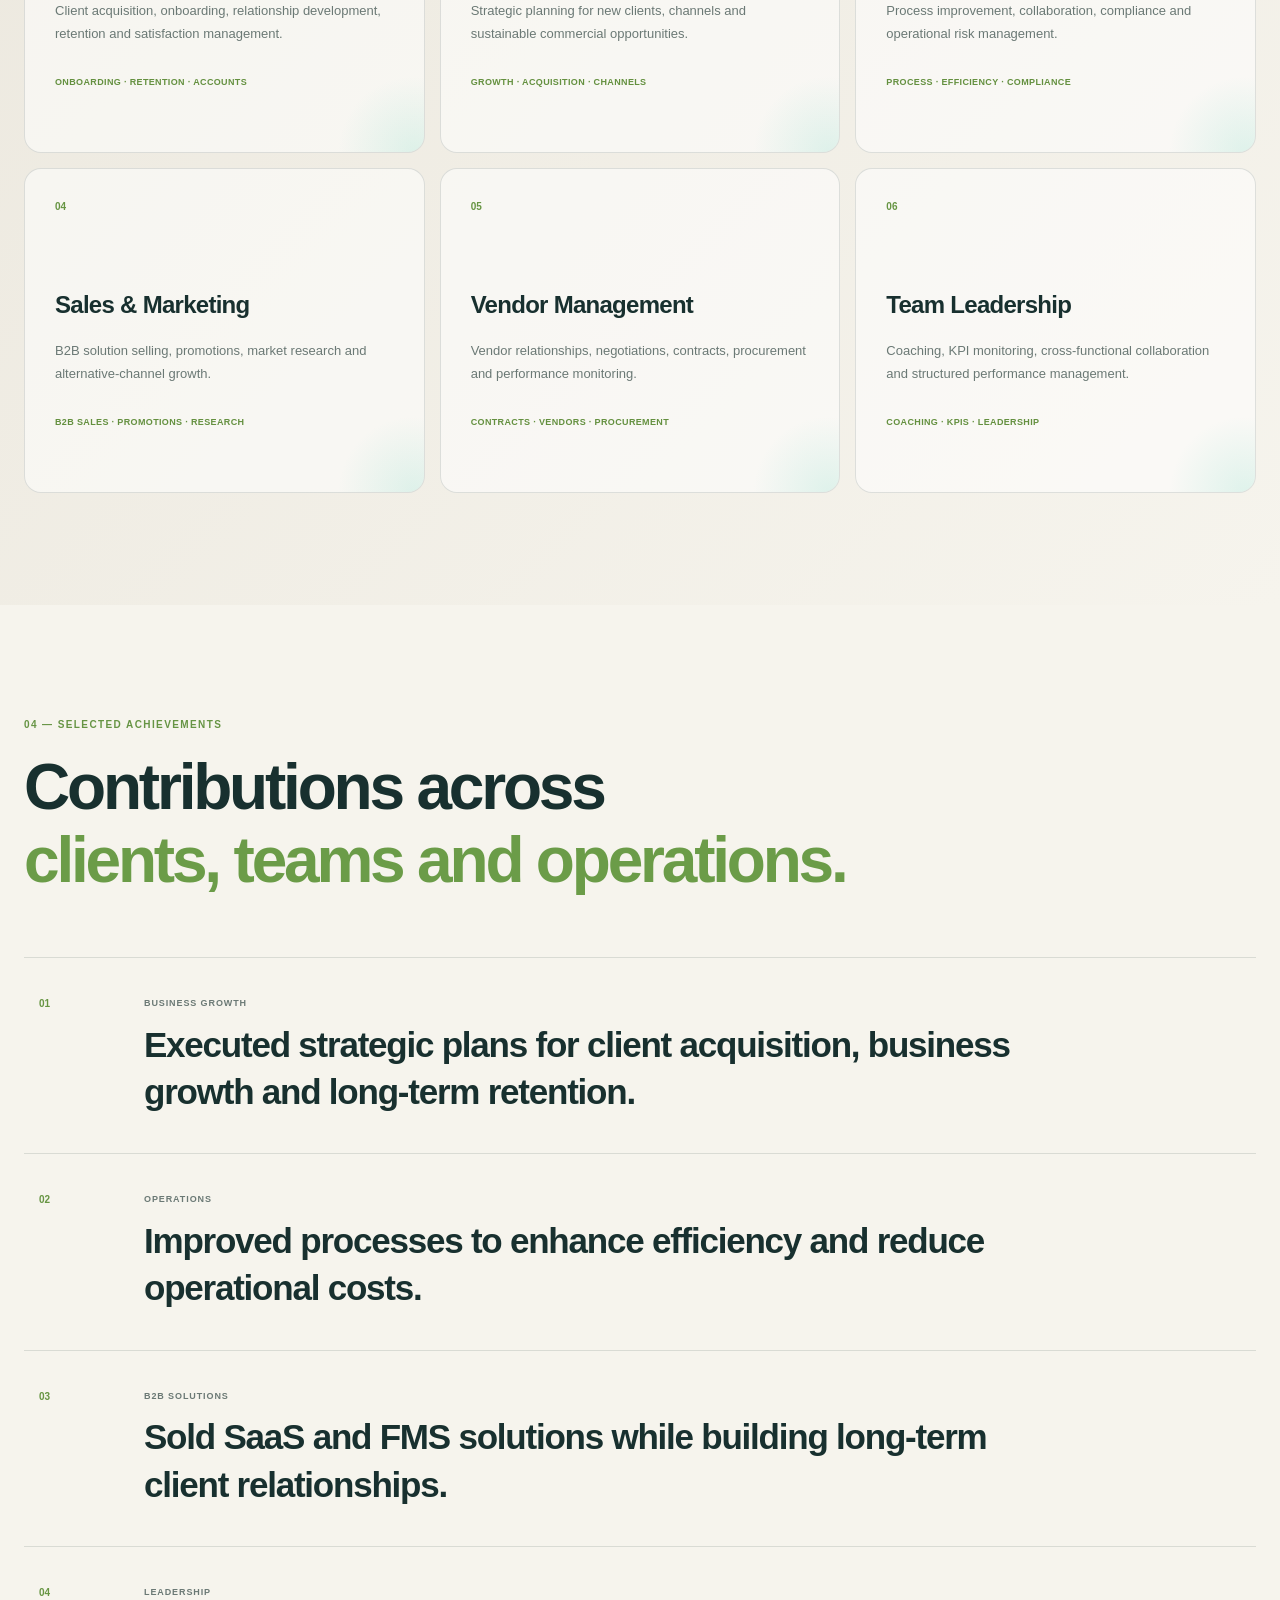
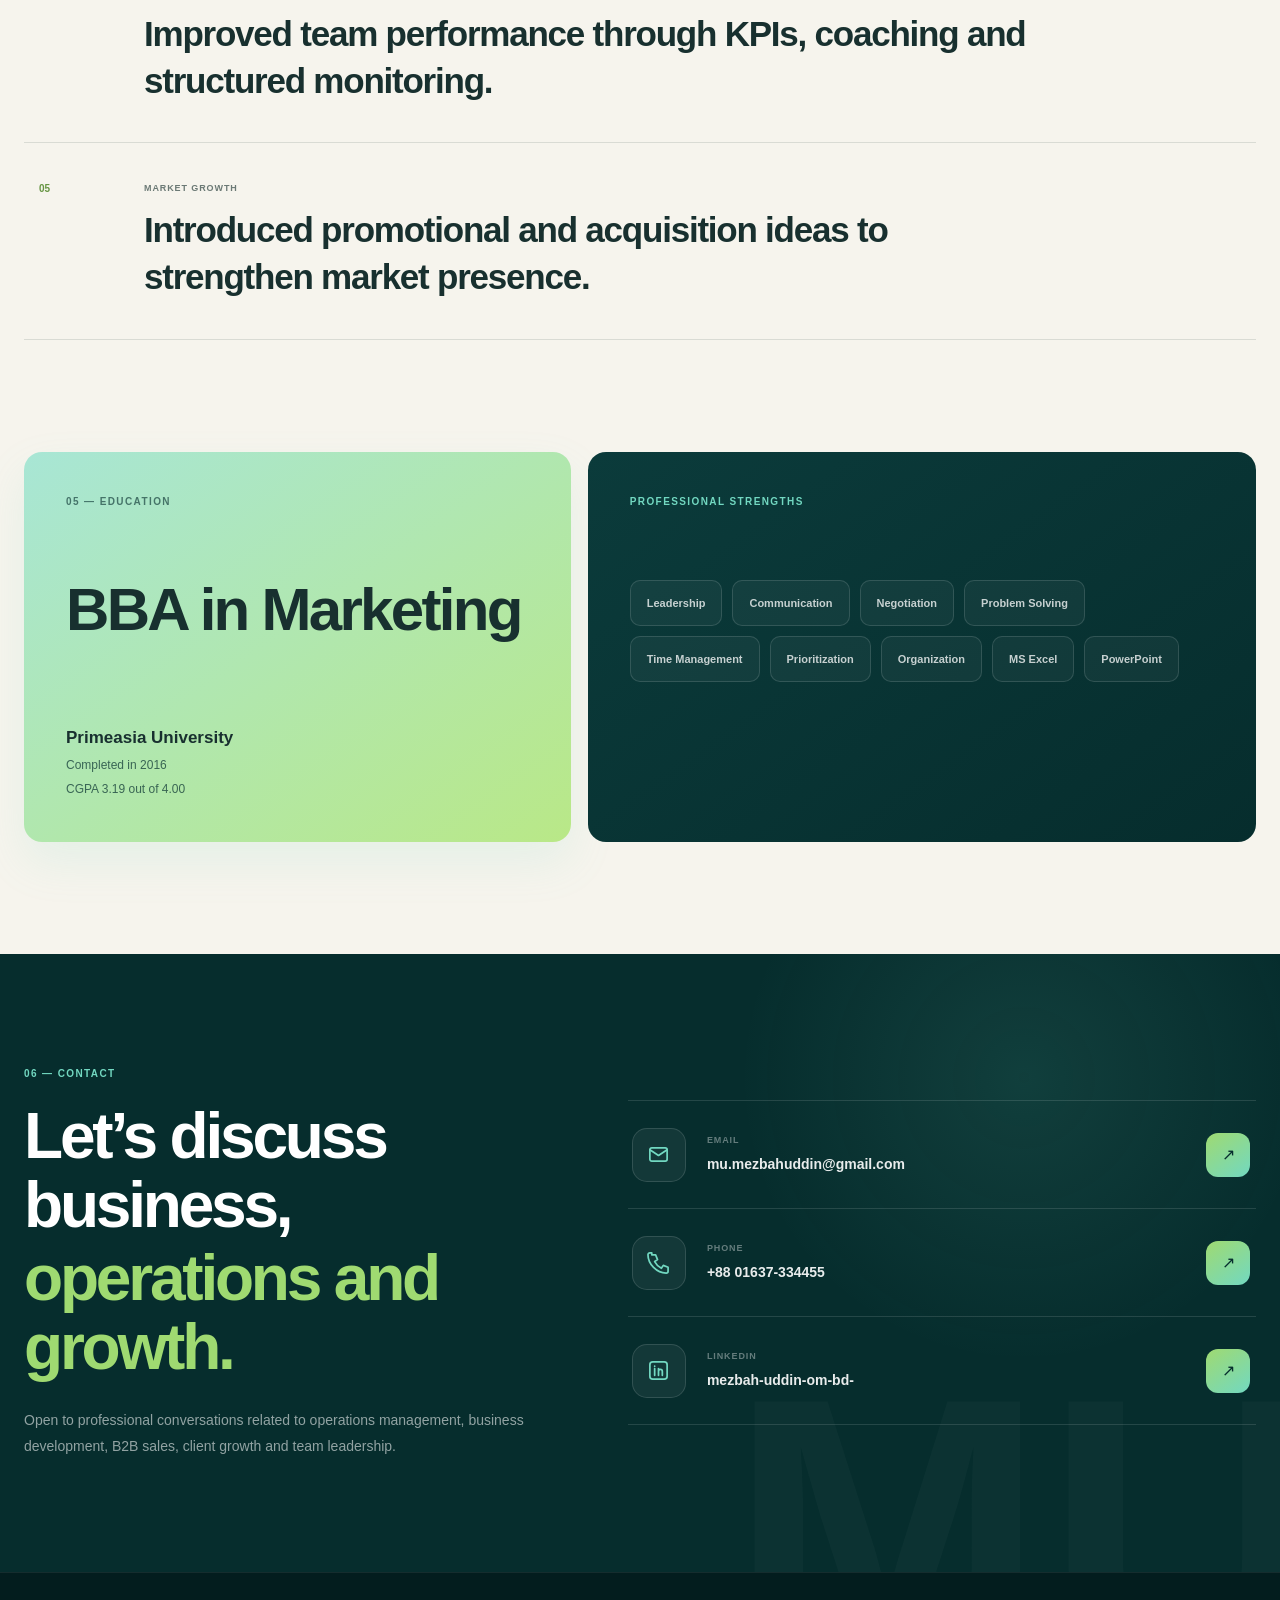
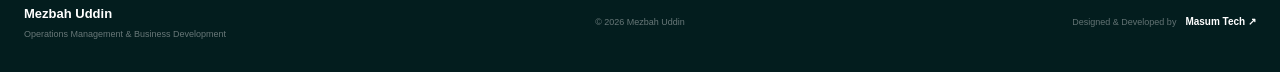
==== commit 2b5c2a73: "Update portfolio design and mobile responsiveness" ====
--- a/index.html
+++ b/index.html
@@ -24,7 +24,7 @@
     content="index, follow, max-image-preview:large, max-snippet:-1"
   >
 
-  <meta name="theme-color" content="#062a2b">
+  <meta name="theme-color" content="#062d2d">
 
   <link
     rel="canonical"
@@ -49,8 +49,9 @@
     fetchpriority="high"
   >
 
+  <!-- Open Graph -->
+
   <meta property="og:type" content="profile">
-  <meta property="og:site_name" content="Mezbah Uddin Portfolio">
 
   <meta
     property="og:title"
@@ -77,6 +78,8 @@
     content="Professional portrait of Mezbah Uddin"
   >
 
+  <!-- Twitter -->
+
   <meta name="twitter:card" content="summary_large_image">
 
   <meta
@@ -93,6 +96,8 @@
     name="twitter:image"
     content="https://masum462441.github.io/mezbah-uddin-portfolio/Mezbah%20Uddin.jpeg"
   >
+
+  <!-- Structured Data -->
 
   <script type="application/ld+json">
   {
@@ -141,69 +146,77 @@
         "publisher": {
           "@id": "https://masum462441.github.io/mezbah-uddin-portfolio/#person"
         }
-      },
-      {
-        "@type": "ProfilePage",
-        "@id": "https://masum462441.github.io/mezbah-uddin-portfolio/#profile",
-        "url": "https://masum462441.github.io/mezbah-uddin-portfolio/",
-        "name": "Mezbah Uddin Professional Portfolio",
-        "mainEntity": {
-          "@id": "https://masum462441.github.io/mezbah-uddin-portfolio/#person"
-        }
       }
     ]
   }
   </script>
 
-  <script>
-    if ("scrollRestoration" in history) {
-      history.scrollRestoration = "manual";
-    }
-
-    if (location.hash) {
-      history.replaceState(
-        null,
-        "",
-        location.pathname + location.search
-      );
-    }
-  </script>
-
-  <link rel="stylesheet" href="./style.css?v=3.0.0">
-  <script src="./script.js?v=3.0.0" defer></script>
+  <link
+    rel="stylesheet"
+    href="./style.css?v=4.3.0"
+  >
+
+  <script
+    src="./script.js?v=4.3.0"
+    defer
+  ></script>
 </head>
 
 <body>
 
-  <a class="skip-link" href="#mainContent">
+  <a
+    class="skip-link"
+    href="#mainContent"
+  >
     Skip to content
   </a>
 
-  <div class="scroll-progress" aria-hidden="true">
+  <div
+    class="scroll-progress"
+    aria-hidden="true"
+  >
     <span id="scrollProgress"></span>
   </div>
 
-  <header class="site-header" id="siteHeader">
-
-    <div class="container navbar">
+
+  <!-- ===================================
+       HEADER
+  ==================================== -->
+
+  <header
+    class="site-header"
+    id="siteHeader"
+  >
+
+    <div class="container header-inner">
 
       <a
         class="brand"
         href="#home"
         aria-label="Mezbah Uddin homepage"
       >
-        <span class="brand-mark" aria-hidden="true">
-          <b class="brand-m">M</b>
-          <b class="brand-u">U</b>
-          <i></i>
-          <em></em>
+
+        <span
+          class="brand-mark"
+          aria-hidden="true"
+        >
+          MU
         </span>
 
-        <span class="brand-copy">
-          <strong>Mezbah Uddin</strong>
-          <small>Operations · Growth · Leadership</small>
+        <span class="brand-text">
+
+          <strong>
+            Mezbah Uddin
+          </strong>
+
+          <small>
+            Operations · Business Development
+          </small>
+
         </span>
+
       </a>
+
 
       <button
         class="menu-button"
@@ -218,105 +231,85 @@
         <span></span>
       </button>
 
+
       <nav
         class="main-navigation"
         id="mainNavigation"
         aria-label="Primary navigation"
       >
 
-        <div class="mobile-navigation-heading">
-          <span>Menu</span>
-          <small>Explore portfolio</small>
-        </div>
-
-        <div
-          class="navigation-links"
-          id="navigationLinks"
+        <a href="#about">
+          About
+        </a>
+
+        <a href="#experience">
+          Experience
+        </a>
+
+        <a href="#expertise">
+          Expertise
+        </a>
+
+        <a href="#achievements">
+          Achievements
+        </a>
+
+        <a
+          href="#contact"
+          class="nav-contact"
         >
-          <span
-            class="navigation-indicator"
-            id="navigationIndicator"
-            aria-hidden="true"
-          ></span>
-
-          <a href="#about">
-            <span>About</span>
-            <i>01</i>
-          </a>
-
-          <a href="#experience">
-            <span>Experience</span>
-            <i>02</i>
-          </a>
-
-          <a href="#expertise">
-            <span>Expertise</span>
-            <i>03</i>
-          </a>
-
-          <a href="#achievements">
-            <span>Achievements</span>
-            <i>04</i>
-          </a>
-        </div>
-
-        <a
-          class="navigation-contact"
-          href="#contact"
-        >
-          <span>Contact</span>
-
-          <svg viewBox="0 0 24 24" aria-hidden="true">
-            <path d="M7 17 17 7M8 7h9v9"></path>
-          </svg>
+          Contact
+          <span>↗</span>
         </a>
 
-        <div class="mobile-navigation-footer">
-          <a href="mailto:mu.mezbahuddin@gmail.com">
-            mu.mezbahuddin@gmail.com
-          </a>
-
-          <span>Dhaka, Bangladesh</span>
-        </div>
-
       </nav>
 
     </div>
 
   </header>
 
+
+  <!-- ===================================
+       MAIN
+  ==================================== -->
+
   <main id="mainContent">
 
-    <section class="hero-section" id="home">
-
-      <div
-        class="hero-grid-background"
-        aria-hidden="true"
-      ></div>
-
-      <div
-        class="hero-orb hero-orb-one"
-        aria-hidden="true"
-      ></div>
-
-      <div
-        class="hero-orb hero-orb-two"
-        aria-hidden="true"
-      ></div>
+
+    <!-- ===================================
+         HERO
+    ==================================== -->
+
+    <section
+      class="hero-section"
+      id="home"
+    >
 
       <div class="container hero-layout">
 
+
+        <!-- TEXT -->
+
         <div class="hero-content">
 
-          <p class="hero-label">
+          <p class="eyebrow">
+            Operations Management
             <span></span>
-            Operations Management · Business Development
+            Business Development
           </p>
 
+
           <h1>
-            Building stronger businesses
-            <span>through structured growth.</span>
+            Building stronger
+            <span>businesses.</span>
           </h1>
+
+
+          <h2>
+            Through structured growth,
+            operations and leadership.
+          </h2>
+
 
           <p class="hero-description">
             An operations management and business development
@@ -325,6 +318,7 @@
             vendor management and team leadership.
           </p>
 
+
           <div class="hero-actions">
 
             <a
@@ -332,24 +326,23 @@
               href="#experience"
             >
               View Experience
-
-              <svg viewBox="0 0 24 24" aria-hidden="true">
-                <path d="M7 17 17 7M8 7h9v9"></path>
-              </svg>
+              <span>↗</span>
             </a>
 
             <a
-              class="button button-secondary"
-              href="mailto:mu.mezbahuddin@gmail.com"
+              class="button button-outline"
+              href="#contact"
             >
-              Send Email
+              Contact Me
             </a>
 
           </div>
 
-          <div class="hero-metrics">
+
+          <div class="hero-stats">
 
             <article>
+
               <strong
                 class="counter"
                 data-count="8"
@@ -359,11 +352,14 @@
               </strong>
 
               <span>
-                Years of professional experience
+                Years Experience
               </span>
+
             </article>
 
+
             <article>
+
               <strong
                 class="counter"
                 data-count="4"
@@ -372,259 +368,209 @@
               </strong>
 
               <span>
-                Growth-focused companies
+                Companies
               </span>
+
             </article>
 
+
             <article>
-              <strong>B2B</strong>
+
+              <strong>
+                B2B
+              </strong>
 
               <span>
-                Sales, clients and operations
+                Growth & Operations
               </span>
+
             </article>
 
           </div>
 
         </div>
 
-        <div class="portrait-column">
+
+        <!-- PORTRAIT -->
+
+        <div class="hero-portrait">
 
           <div
-            class="portrait-stage"
-            id="portraitStage"
-          >
-
-            <div
-              class="portrait-backdrop"
-              aria-hidden="true"
-            ></div>
-
-            <div
-              class="portrait-dots"
-              aria-hidden="true"
+            class="portrait-decor"
+            aria-hidden="true"
+          ></div>
+
+
+          <div class="portrait-wrap">
+
+            <img
+              id="portraitImage"
+              src="./Mezbah Uddin.jpeg"
+              alt="Mezbah Uddin, Operations Management and Business Development Professional"
+              width="800"
+              height="1000"
+              loading="eager"
+              decoding="async"
+              fetchpriority="high"
             >
-              <span></span>
-              <span></span>
-              <span></span>
-              <span></span>
-              <span></span>
-              <span></span>
-            </div>
-
-            <div
-              class="portrait-frame"
-              id="portraitFrame"
-            >
-
-              <div class="portrait-fallback">
-                <strong>MU</strong>
-                <span>Mezbah Uddin</span>
-              </div>
+
+            <div class="portrait-fallback">
+
+              <strong>
+                MU
+              </strong>
+
+              <span>
+                Mezbah Uddin
+              </span>
+
+            </div>
+
+          </div>
+
+
+          <div class="portrait-meta">
+
+            <div>
+
+              <small>
+                Current Position
+              </small>
+
+              <strong>
+                Manager
+              </strong>
+
+              <span>
+                Business Development & Operations
+              </span>
+
+            </div>
+
+
+            <div class="availability">
+
+              <i></i>
+
+              <span>
+                Dhaka, Bangladesh
+              </span>
+
+            </div>
+
+          </div>
+
+        </div>
+
+      </div>
+
+    </section>
+
+
+    <!-- ===================================
+         COMPANIES
+    ==================================== -->
+
+    <section
+      class="company-section"
+      aria-label="Professional experience"
+    >
+
+      <div class="container">
+
+        <p class="company-intro">
+          Professional experience across
+        </p>
+
+
+        <div class="company-grid">
+
+
+          <article class="company-item">
+
+            <div class="company-logo">
 
               <img
-                id="portraitImage"
-                class="portrait-image"
-                src="./Mezbah Uddin.jpeg"
-                alt="Mezbah Uddin, operations management and business development professional"
-                width="800"
-                height="1000"
-                loading="eager"
-                decoding="async"
-                fetchpriority="high"
+                src="./Agroshift Technologies Ltd..png"
+                alt="Agroshift Technologies logo"
+                loading="lazy"
               >
 
-              <div class="portrait-light"></div>
-              <div class="portrait-gradient"></div>
-              <div class="portrait-border"></div>
-
-            </div>
-
-            <span
-              class="portrait-index"
-              aria-hidden="true"
-            >
-              01
-            </span>
-
-            <div
-              class="portrait-side-copy"
-              aria-hidden="true"
-            >
-              <span>Operations</span>
-              <i></i>
-              <span>Growth</span>
-            </div>
-
-          </div>
-
-          <div class="portrait-information">
-
-            <div>
-              <small>Current Position</small>
-              <strong>Manager</strong>
-              <span>Business Development & Operations</span>
-            </div>
-
-            <div class="location-status">
-              <i></i>
-              <span>Dhaka, Bangladesh</span>
-            </div>
-
-          </div>
+            </div>
+
+            <span>
+              Agroshift Technologies
+            </span>
+
+          </article>
+
+
+          <article class="company-item">
+
+            <div class="company-logo">
+
+              <img
+                src="./T.K. Group.jpg"
+                alt="T.K. Group logo"
+                loading="lazy"
+              >
+
+            </div>
+
+            <span>
+              T.K. Group
+            </span>
+
+          </article>
+
+
+          <article class="company-item">
+
+            <div class="company-logo">
+
+              <img
+                src="./Sheba Platform Limited.png"
+                alt="Sheba Platform logo"
+                loading="lazy"
+              >
+
+            </div>
+
+            <span>
+              Sheba Platform
+            </span>
+
+          </article>
+
+
+          <article class="company-item">
+
+            <div class="company-logo">
+
+              <img
+                src="./Pathao.png"
+                alt="Pathao logo"
+                loading="lazy"
+              >
+
+            </div>
+
+            <span>
+              Pathao
+            </span>
+
+          </article>
 
         </div>
 
       </div>
 
-      <div class="company-marquee">
-
-        <div class="marquee-track">
-
-          <div class="marquee-group">
-
-            <article class="marquee-company">
-
-              <div
-                class="marquee-logo"
-                data-fallback="A"
-              >
-                <img
-                  src="./Agroshift Technologies Ltd..png"
-                  alt="Agroshift Technologies logo"
-                >
-              </div>
-
-              <strong>Agroshift Technologies</strong>
-
-            </article>
-
-            <article class="marquee-company">
-
-              <div
-                class="marquee-logo"
-                data-fallback="TK"
-              >
-                <img
-                  src="./T.K. Group.jpg"
-                  alt="T.K. Group logo"
-                >
-              </div>
-
-              <strong>T.K. Group</strong>
-
-            </article>
-
-            <article class="marquee-company">
-
-              <div
-                class="marquee-logo"
-                data-fallback="S"
-              >
-                <img
-                  src="./Sheba Platform Limited.png"
-                  alt="Sheba Platform logo"
-                >
-              </div>
-
-              <strong>Sheba Platform</strong>
-
-            </article>
-
-            <article class="marquee-company">
-
-              <div
-                class="marquee-logo"
-                data-fallback="P"
-              >
-                <img
-                  src="./Pathao.png"
-                  alt="Pathao logo"
-                >
-              </div>
-
-              <strong>Pathao</strong>
-
-            </article>
-
-          </div>
-
-          <div
-            class="marquee-group"
-            aria-hidden="true"
-          >
-
-            <article class="marquee-company">
-
-              <div
-                class="marquee-logo"
-                data-fallback="A"
-              >
-                <img
-                  src="./Agroshift Technologies Ltd..png"
-                  alt=""
-                >
-              </div>
-
-              <strong>Agroshift Technologies</strong>
-
-            </article>
-
-            <article class="marquee-company">
-
-              <div
-                class="marquee-logo"
-                data-fallback="TK"
-              >
-                <img
-                  src="./T.K. Group.jpg"
-                  alt=""
-                >
-              </div>
-
-              <strong>T.K. Group</strong>
-
-            </article>
-
-            <article class="marquee-company">
-
-              <div
-                class="marquee-logo"
-                data-fallback="S"
-              >
-                <img
-                  src="./Sheba Platform Limited.png"
-                  alt=""
-                >
-              </div>
-
-              <strong>Sheba Platform</strong>
-
-            </article>
-
-            <article class="marquee-company">
-
-              <div
-                class="marquee-logo"
-                data-fallback="P"
-              >
-                <img
-                  src="./Pathao.png"
-                  alt=""
-                >
-              </div>
-
-              <strong>Pathao</strong>
-
-            </article>
-
-          </div>
-
-        </div>
-
-      </div>
-
     </section>
+
+
+    <!-- ===================================
+         ABOUT
+    ==================================== -->
 
     <section
       class="section about-section"
@@ -635,8 +581,8 @@
 
         <header class="section-heading reveal">
 
-          <p class="section-label">
-            01 / Professional Profile
+          <p class="section-number">
+            01 — Professional Profile
           </p>
 
           <h2>
@@ -646,20 +592,27 @@
 
         </header>
 
+
         <div class="about-layout">
 
+          <div class="about-intro reveal">
+
+            <p>
+              Business development, client experience,
+              team performance and operational efficiency
+              come together in every role.
+            </p>
+
+          </div>
+
+
           <div class="about-copy reveal">
-
-            <p class="about-lead">
-              Business development, client experience, team performance
-              and operational efficiency come together in every role.
-            </p>
 
             <p>
               Experience includes acquiring and onboarding clients,
               improving internal processes, coordinating
-              cross-functional execution, managing vendors and guiding
-              teams toward measurable goals.
+              cross-functional execution, managing vendors and
+              guiding teams toward measurable goals.
             </p>
 
             <p>
@@ -670,61 +623,75 @@
 
           </div>
 
-          <div class="process-list">
-
-            <article class="process-item reveal">
-
-              <span>01</span>
-
-              <div>
-                <h3>Understand the Opportunity</h3>
-
-                <p>
-                  Study client needs, market conditions, channel
-                  behaviour and operational constraints before
-                  choosing a direction.
-                </p>
-              </div>
-
-            </article>
-
-            <article class="process-item reveal">
-
-              <span>02</span>
-
-              <div>
-                <h3>Build a Practical System</h3>
-
-                <p>
-                  Turn strategy into clear workflows, responsibilities,
-                  performance indicators and team routines.
-                </p>
-              </div>
-
-            </article>
-
-            <article class="process-item reveal">
-
-              <span>03</span>
-
-              <div>
-                <h3>Improve Performance</h3>
-
-                <p>
-                  Review results, identify bottlenecks and improve
-                  delivery while maintaining client satisfaction.
-                </p>
-              </div>
-
-            </article>
-
-          </div>
-
         </div>
 
+
+        <div class="approach-grid">
+
+
+          <article class="approach-card reveal">
+
+            <span>
+              01
+            </span>
+
+            <h3>
+              Understand the Opportunity
+            </h3>
+
+            <p>
+              Study client needs, market conditions and operational
+              constraints before choosing a direction.
+            </p>
+
+          </article>
+
+
+          <article class="approach-card reveal">
+
+            <span>
+              02
+            </span>
+
+            <h3>
+              Build a Practical System
+            </h3>
+
+            <p>
+              Turn strategy into clear workflows, responsibilities,
+              KPIs and team routines.
+            </p>
+
+          </article>
+
+
+          <article class="approach-card reveal">
+
+            <span>
+              03
+            </span>
+
+            <h3>
+              Improve Performance
+            </h3>
+
+            <p>
+              Review results, identify bottlenecks and continuously
+              improve delivery and performance.
+            </p>
+
+          </article>
+
+        </div>
+
       </div>
 
     </section>
+
+
+    <!-- ===================================
+         EXPERIENCE
+    ==================================== -->
 
     <section
       class="section experience-section"
@@ -734,58 +701,71 @@
       <div class="container">
 
         <header
-          class="section-heading section-heading-split reveal"
+          class="section-heading light-heading reveal"
         >
 
-          <div>
-
-            <p class="section-label">
-              02 / Career Experience
-            </p>
-
-            <h2>
-              Experience across
-              <span>growth-focused companies.</span>
-            </h2>
-
-          </div>
-
-          <p>
-            From field acquisition and B2B solution sales to strategic
-            client growth, operations management, procurement and
-            team leadership.
+          <p class="section-number">
+            02 — Career Experience
           </p>
 
+          <h2>
+            Experience across
+            <span>growth-focused companies.</span>
+          </h2>
+
+          <p class="section-description">
+            From field acquisition and B2B solution sales to
+            strategic client growth, operations management,
+            procurement and team leadership.
+          </p>
+
         </header>
 
-        <div class="experience-list">
-
-          <article class="experience-card reveal">
-
-            <div class="company-column">
-
-              <div
-                class="company-logo"
-                data-fallback="A"
-              >
+
+        <div class="timeline">
+
+
+          <!-- AGROSHIFT -->
+
+          <article class="experience-item reveal">
+
+            <div class="experience-company">
+
+              <div class="experience-logo">
+
                 <img
                   src="./Agroshift Technologies Ltd..png"
                   alt="Agroshift Technologies logo"
                   loading="lazy"
                 >
+
               </div>
 
+
               <div>
-                <p>January 2023 — Present</p>
-                <h3>Agroshift Technologies Ltd.</h3>
-                <span>Manager</span>
+
+                <span>
+                  January 2023 — Present
+                </span>
+
+                <h3>
+                  Agroshift Technologies Ltd.
+                </h3>
+
+                <p>
+                  Manager
+                </p>
+
               </div>
 
             </div>
 
-            <div class="job-column">
-
-              <small>01</small>
+
+            <div class="experience-details">
+
+              <span class="experience-number">
+                01
+              </span>
 
               <h4>
                 Business Development & Operations
@@ -798,44 +778,77 @@
               </p>
 
               <ul>
-                <li>Client acquisition, onboarding and retention</li>
-                <li>Strategic business growth planning</li>
-                <li>Operational process optimization</li>
-                <li>Vendor contracts and procurement</li>
-                <li>Team coaching and performance analysis</li>
-                <li>Compliance and risk management</li>
+                <li>
+                  Client acquisition, onboarding and retention
+                </li>
+
+                <li>
+                  Strategic business growth planning
+                </li>
+
+                <li>
+                  Operational process optimization
+                </li>
+
+                <li>
+                  Vendor contracts and procurement
+                </li>
+
+                <li>
+                  Team coaching and performance analysis
+                </li>
+
+                <li>
+                  Compliance and risk management
+                </li>
               </ul>
 
             </div>
 
           </article>
 
-          <article class="experience-card reveal">
-
-            <div class="company-column">
-
-              <div
-                class="company-logo"
-                data-fallback="TK"
-              >
+
+          <!-- T.K. GROUP -->
+
+          <article class="experience-item reveal">
+
+            <div class="experience-company">
+
+              <div class="experience-logo">
+
                 <img
                   src="./T.K. Group.jpg"
                   alt="T.K. Group logo"
                   loading="lazy"
                 >
+
               </div>
 
+
               <div>
-                <p>October 2021 — December 2022</p>
-                <h3>T.K. Group</h3>
-                <span>Assistant Manager</span>
+
+                <span>
+                  October 2021 — December 2022
+                </span>
+
+                <h3>
+                  T.K. Group
+                </h3>
+
+                <p>
+                  Assistant Manager
+                </p>
+
               </div>
 
             </div>
 
-            <div class="job-column">
-
-              <small>02</small>
+
+            <div class="experience-details">
+
+              <span class="experience-number">
+                02
+              </span>
 
               <h4>
                 Business Development & Operations,
@@ -843,117 +856,195 @@
               </h4>
 
               <p>
-                Managed alternative sales channels and developed sales
-                and marketing strategies for e-commerce, modern trade
-                and corporate markets.
+                Managed alternative sales channels and developed
+                sales and marketing strategies for e-commerce,
+                modern trade and corporate markets.
               </p>
 
               <ul>
-                <li>Distribution network optimization</li>
-                <li>Area sales and marketing strategy</li>
-                <li>Sales team performance management</li>
-                <li>Promotional planning and execution</li>
-                <li>Competitive market research</li>
+                <li>
+                  Distribution network optimization
+                </li>
+
+                <li>
+                  Area sales and marketing strategy
+                </li>
+
+                <li>
+                  Sales team performance management
+                </li>
+
+                <li>
+                  Promotional planning and execution
+                </li>
+
+                <li>
+                  Competitive market research
+                </li>
               </ul>
 
             </div>
 
           </article>
 
-          <article class="experience-card reveal">
-
-            <div class="company-column">
-
-              <div
-                class="company-logo"
-                data-fallback="S"
-              >
+
+          <!-- SHEBA -->
+
+          <article class="experience-item reveal">
+
+            <div class="experience-company">
+
+              <div class="experience-logo">
+
                 <img
                   src="./Sheba Platform Limited.png"
                   alt="Sheba Platform logo"
                   loading="lazy"
                 >
+
               </div>
 
+
               <div>
-                <p>August 2018 — September 2021</p>
-                <h3>Sheba Platform Limited</h3>
-                <span>Senior Executive & Team Lead</span>
+
+                <span>
+                  August 2018 — September 2021
+                </span>
+
+                <h3>
+                  Sheba Platform Limited
+                </h3>
+
+                <p>
+                  Senior Executive & Team Lead
+                </p>
+
               </div>
 
             </div>
 
-            <div class="job-column">
-
-              <small>03</small>
+
+            <div class="experience-details">
+
+              <span class="experience-number">
+                03
+              </span>
 
               <h4>
                 Business Development & Operations, B2B
               </h4>
 
               <p>
-                Worked on SaaS and FMS solution sales, client
-                acquisition, partner onboarding, sales KPI development
-                and customer-service operations.
+                Worked on SaaS and FMS solution sales,
+                client acquisition, partner onboarding,
+                sales KPI development and customer-service
+                operations.
               </p>
 
               <ul>
-                <li>SaaS and FMS solution sales</li>
-                <li>Sales KPI development</li>
-                <li>Client and partner acquisition</li>
-                <li>Client onboarding and training</li>
-                <li>Relationship and cross-sales development</li>
-                <li>Supply-chain coordination</li>
+                <li>
+                  SaaS and FMS solution sales
+                </li>
+
+                <li>
+                  Sales KPI development
+                </li>
+
+                <li>
+                  Client and partner acquisition
+                </li>
+
+                <li>
+                  Client onboarding and training
+                </li>
+
+                <li>
+                  Relationship and cross-sales development
+                </li>
+
+                <li>
+                  Supply-chain coordination
+                </li>
               </ul>
 
             </div>
 
           </article>
 
-          <article class="experience-card reveal">
-
-            <div class="company-column">
-
-              <div
-                class="company-logo"
-                data-fallback="P"
-              >
+
+          <!-- PATHAO -->
+
+          <article class="experience-item reveal">
+
+            <div class="experience-company">
+
+              <div class="experience-logo">
+
                 <img
                   src="./Pathao.png"
                   alt="Pathao logo"
                   loading="lazy"
                 >
+
               </div>
 
+
               <div>
-                <p>March 2016 — May 2018</p>
-                <h3>Pathao Limited</h3>
-                <span>Executive</span>
+
+                <span>
+                  March 2016 — May 2018
+                </span>
+
+                <h3>
+                  Pathao Limited
+                </h3>
+
+                <p>
+                  Executive
+                </p>
+
               </div>
 
             </div>
 
-            <div class="job-column">
-
-              <small>04</small>
+
+            <div class="experience-details">
+
+              <span class="experience-number">
+                04
+              </span>
 
               <h4>
                 Acquisition & Business Operations
               </h4>
 
               <p>
-                Supported acquisition and business operations for ride
-                and courier services, including onboarding, local
-                marketing, fraud prevention and supply-chain
+                Supported acquisition and business operations for
+                ride and courier services, including onboarding,
+                local marketing, fraud prevention and supply-chain
                 coordination.
               </p>
 
               <ul>
-                <li>Rider, merchant and field-force onboarding</li>
-                <li>Local acquisition and marketing strategy</li>
-                <li>User and rider growth support</li>
-                <li>Fraud detection and prevention</li>
-                <li>Ride and courier operations</li>
+                <li>
+                  Rider, merchant and field-force onboarding
+                </li>
+
+                <li>
+                  Local acquisition and marketing strategy
+                </li>
+
+                <li>
+                  User and rider growth support
+                </li>
+
+                <li>
+                  Fraud detection and prevention
+                </li>
+
+                <li>
+                  Ride and courier operations
+                </li>
               </ul>
 
             </div>
@@ -965,6 +1056,11 @@
       </div>
 
     </section>
+
+
+    <!-- ===================================
+         EXPERTISE
+    ==================================== -->
 
     <section
       class="section expertise-section"
@@ -975,8 +1071,8 @@
 
         <header class="section-heading reveal">
 
-          <p class="section-label">
-            03 / Areas of Expertise
+          <p class="section-number">
+            03 — Areas of Expertise
           </p>
 
           <h2>
@@ -986,159 +1082,138 @@
 
         </header>
 
+
         <div class="expertise-grid">
 
+
           <article class="expertise-card reveal">
 
-            <span>01</span>
-
-            <div class="expertise-icon">
-              <svg viewBox="0 0 24 24" aria-hidden="true">
-                <circle cx="9" cy="7" r="4"></circle>
-                <path d="M2 21v-2a6 6 0 0 1 6-6h2M16 11v6M19 14h-6"></path>
-              </svg>
-            </div>
-
-            <h3>Client Management</h3>
+            <span>
+              01
+            </span>
+
+            <h3>
+              Client Management
+            </h3>
 
             <p>
-              Client acquisition, onboarding, relationship development,
-              retention and satisfaction management.
+              Client acquisition, onboarding, relationship
+              development, retention and satisfaction management.
             </p>
 
-            <div class="expertise-tags">
-              <b>Onboarding</b>
-              <b>Retention</b>
-              <b>Accounts</b>
-            </div>
-
-          </article>
+            <small>
+              Onboarding · Retention · Accounts
+            </small>
+
+          </article>
+
 
           <article class="expertise-card reveal">
 
-            <span>02</span>
-
-            <div class="expertise-icon">
-              <svg viewBox="0 0 24 24" aria-hidden="true">
-                <path d="M3 20h18M5 16l4-4 3 3 6-8M14 7h4v4"></path>
-              </svg>
-            </div>
-
-            <h3>Business Growth</h3>
+            <span>
+              02
+            </span>
+
+            <h3>
+              Business Growth
+            </h3>
 
             <p>
               Strategic planning for new clients, channels and
               sustainable commercial opportunities.
             </p>
 
-            <div class="expertise-tags">
-              <b>Growth</b>
-              <b>Acquisition</b>
-              <b>Channels</b>
-            </div>
-
-          </article>
+            <small>
+              Growth · Acquisition · Channels
+            </small>
+
+          </article>
+
 
           <article class="expertise-card reveal">
 
-            <span>03</span>
-
-            <div class="expertise-icon">
-              <svg viewBox="0 0 24 24" aria-hidden="true">
-                <circle cx="12" cy="12" r="3"></circle>
-                <path d="M12 2v3M12 19v3M4.9 4.9 7 7M17 17l2.1 2.1M2 12h3M19 12h3M4.9 19.1 7 17M17 7l2.1-2.1"></path>
-              </svg>
-            </div>
-
-            <h3>Operations</h3>
+            <span>
+              03
+            </span>
+
+            <h3>
+              Operations
+            </h3>
 
             <p>
-              Process improvement, collaboration, compliance and
-              operational risk management.
+              Process improvement, collaboration, compliance
+              and operational risk management.
             </p>
 
-            <div class="expertise-tags">
-              <b>Process</b>
-              <b>Efficiency</b>
-              <b>Compliance</b>
-            </div>
-
-          </article>
+            <small>
+              Process · Efficiency · Compliance
+            </small>
+
+          </article>
+
 
           <article class="expertise-card reveal">
 
-            <span>04</span>
-
-            <div class="expertise-icon">
-              <svg viewBox="0 0 24 24" aria-hidden="true">
-                <path d="m3 11 18-5v12L3 13zM7 14l1 6h5l-1-5"></path>
-              </svg>
-            </div>
-
-            <h3>Sales & Marketing</h3>
+            <span>
+              04
+            </span>
+
+            <h3>
+              Sales & Marketing
+            </h3>
 
             <p>
-              B2B solution selling, promotions, market research and
-              alternative-channel growth.
+              B2B solution selling, promotions, market research
+              and alternative-channel growth.
             </p>
 
-            <div class="expertise-tags">
-              <b>B2B Sales</b>
-              <b>Promotions</b>
-              <b>Research</b>
-            </div>
-
-          </article>
+            <small>
+              B2B Sales · Promotions · Research
+            </small>
+
+          </article>
+
 
           <article class="expertise-card reveal">
 
-            <span>05</span>
-
-            <div class="expertise-icon">
-              <svg viewBox="0 0 24 24" aria-hidden="true">
-                <rect x="4" y="4" width="16" height="16" rx="3"></rect>
-                <path d="m8 12 3 3 5-6"></path>
-              </svg>
-            </div>
-
-            <h3>Vendor Management</h3>
+            <span>
+              05
+            </span>
+
+            <h3>
+              Vendor Management
+            </h3>
 
             <p>
               Vendor relationships, negotiations, contracts,
               procurement and performance monitoring.
             </p>
 
-            <div class="expertise-tags">
-              <b>Contracts</b>
-              <b>Vendors</b>
-              <b>Procurement</b>
-            </div>
-
-          </article>
+            <small>
+              Contracts · Vendors · Procurement
+            </small>
+
+          </article>
+
 
           <article class="expertise-card reveal">
 
-            <span>06</span>
-
-            <div class="expertise-icon">
-              <svg viewBox="0 0 24 24" aria-hidden="true">
-                <circle cx="12" cy="7" r="4"></circle>
-                <path d="M5 21v-2a7 7 0 0 1 14 0v2M17 4l1.5 1.5L21 3"></path>
-              </svg>
-            </div>
-
-            <h3>Team Leadership</h3>
+            <span>
+              06
+            </span>
+
+            <h3>
+              Team Leadership
+            </h3>
 
             <p>
-              Coaching, KPI monitoring, cross-functional collaboration
-              and structured performance management.
+              Coaching, KPI monitoring, cross-functional
+              collaboration and structured performance management.
             </p>
 
-            <div class="expertise-tags">
-              <b>Coaching</b>
-              <b>KPIs</b>
-              <b>Leadership</b>
-            </div>
+            <small>
+              Coaching · KPIs · Leadership
+            </small>
 
           </article>
 
@@ -1147,6 +1222,11 @@
       </div>
 
     </section>
+
+
+    <!-- ===================================
+         ACHIEVEMENTS
+    ==================================== -->
 
     <section
       class="section achievements-section"
@@ -1157,8 +1237,8 @@
 
         <header class="section-heading reveal">
 
-          <p class="section-label">
-            04 / Selected Achievements
+          <p class="section-number">
+            04 — Selected Achievements
           </p>
 
           <h2>
@@ -1168,74 +1248,117 @@
 
         </header>
 
-        <div class="achievement-grid">
-
-          <article
-            class="achievement-card achievement-featured reveal"
-          >
-            <span>01</span>
+
+        <div class="achievements-list">
+
+
+          <article class="achievement-item reveal">
+
+            <span>
+              01
+            </span>
 
             <div>
-              <small>Business Growth</small>
+
+              <small>
+                Business Growth
+              </small>
 
               <h3>
                 Executed strategic plans for client acquisition,
                 business growth and long-term retention.
               </h3>
-            </div>
-
-          </article>
-
-          <article class="achievement-card reveal">
-            <span>02</span>
+
+            </div>
+
+          </article>
+
+
+          <article class="achievement-item reveal">
+
+            <span>
+              02
+            </span>
 
             <div>
-              <small>Operations</small>
+
+              <small>
+                Operations
+              </small>
 
               <h3>
-                Improved processes to enhance efficiency and reduce
-                operational costs.
+                Improved processes to enhance efficiency
+                and reduce operational costs.
               </h3>
-            </div>
-          </article>
-
-          <article class="achievement-card reveal">
-            <span>03</span>
+
+            </div>
+
+          </article>
+
+
+          <article class="achievement-item reveal">
+
+            <span>
+              03
+            </span>
 
             <div>
-              <small>B2B Solutions</small>
+
+              <small>
+                B2B Solutions
+              </small>
 
               <h3>
-                Sold SaaS and FMS solutions while building long-term
-                client relationships.
+                Sold SaaS and FMS solutions while building
+                long-term client relationships.
               </h3>
-            </div>
-          </article>
-
-          <article class="achievement-card reveal">
-            <span>04</span>
+
+            </div>
+
+          </article>
+
+
+          <article class="achievement-item reveal">
+
+            <span>
+              04
+            </span>
 
             <div>
-              <small>Leadership</small>
+
+              <small>
+                Leadership
+              </small>
 
               <h3>
-                Improved team performance through KPIs, coaching and
-                structured monitoring.
+                Improved team performance through KPIs,
+                coaching and structured monitoring.
               </h3>
-            </div>
-          </article>
-
-          <article class="achievement-card reveal">
-            <span>05</span>
+
+            </div>
+
+          </article>
+
+
+          <article class="achievement-item reveal">
+
+            <span>
+              05
+            </span>
 
             <div>
-              <small>Market Growth</small>
+
+              <small>
+                Market Growth
+              </small>
 
               <h3>
-                Introduced promotional and acquisition ideas to
-                strengthen market presence.
+                Introduced promotional and acquisition ideas
+                to strengthen market presence.
               </h3>
-            </div>
+
+            </div>
+
           </article>
 
         </div>
@@ -1244,33 +1367,53 @@
 
     </section>
 
+
+    <!-- ===================================
+         EDUCATION
+    ==================================== -->
+
     <section class="education-section">
 
-      <div class="container education-grid">
-
-        <article class="education-card reveal">
-
-          <p class="section-label">
-            05 / Education
+      <div class="container education-layout">
+
+
+        <article class="education-main reveal">
+
+          <p class="section-number">
+            05 — Education
           </p>
 
-          <h2>BBA in Marketing</h2>
-
-          <div>
-            <strong>Primeasia University</strong>
-            <span>Completed in 2016</span>
-            <span>CGPA 3.19 out of 4.00</span>
+          <h2>
+            BBA in Marketing
+          </h2>
+
+          <div class="education-details">
+
+            <strong>
+              Primeasia University
+            </strong>
+
+            <span>
+              Completed in 2016
+            </span>
+
+            <span>
+              CGPA 3.19 out of 4.00
+            </span>
+
           </div>
 
         </article>
 
-        <article class="skills-card reveal">
-
-          <p class="section-label">
+
+        <article class="strengths-card reveal">
+
+          <p class="section-number">
             Professional Strengths
           </p>
 
-          <div>
+          <div class="strengths-list">
+
             <span>Leadership</span>
             <span>Communication</span>
             <span>Negotiation</span>
@@ -1280,6 +1423,7 @@
             <span>Organization</span>
             <span>MS Excel</span>
             <span>PowerPoint</span>
+
           </div>
 
         </article>
@@ -1287,6 +1431,11 @@
       </div>
 
     </section>
+
+
+    <!-- ===================================
+         CONTACT
+    ==================================== -->
 
     <section
       class="section contact-section"
@@ -1295,10 +1444,11 @@
 
       <div class="container contact-layout">
 
+
         <div class="contact-copy reveal">
 
-          <p class="section-label">
-            06 / Contact
+          <p class="section-number">
+            06 — Contact
           </p>
 
           <h2>
@@ -1306,70 +1456,161 @@
             <span>operations and growth.</span>
           </h2>
 
-          <p>
-            Open to professional conversations related to operations
-            management, business development, B2B sales, client growth
-            and team leadership.
+          <p class="contact-description">
+            Open to professional conversations related to
+            operations management, business development,
+            B2B sales, client growth and team leadership.
           </p>
 
         </div>
 
-        <div class="contact-list reveal">
-
-          <a href="mailto:mu.mezbahuddin@gmail.com">
+
+        <div class="contact-links reveal">
+
+
+          <!-- EMAIL -->
+
+          <a
+            href="mailto:mu.mezbahuddin@gmail.com"
+            class="contact-item"
+          >
 
             <span class="contact-icon">
-              <svg viewBox="0 0 24 24" aria-hidden="true">
-                <rect x="3" y="5" width="18" height="14" rx="2"></rect>
-                <path d="m3 7 9 6 9-6"></path>
+
+              <svg
+                viewBox="0 0 24 24"
+                aria-hidden="true"
+              >
+
+                <rect
+                  x="3"
+                  y="5"
+                  width="18"
+                  height="14"
+                  rx="2"
+                ></rect>
+
+                <path
+                  d="M3 7l9 6 9-6"
+                ></path>
+
               </svg>
-            </span>
-
-            <span>
-              <small>Email Address</small>
-              <strong>mu.mezbahuddin@gmail.com</strong>
-            </span>
-
-            <i>↗</i>
+
+            </span>
+
+
+            <div class="contact-info">
+
+              <small>
+                Email
+              </small>
+
+              <strong>
+                mu.mezbahuddin@gmail.com
+              </strong>
+
+            </div>
+
+
+            <span class="contact-arrow">
+              ↗
+            </span>
 
           </a>
 
-          <a href="tel:+8801637334455">
+
+          <!-- PHONE -->
+
+          <a
+            href="tel:+8801637334455"
+            class="contact-item"
+          >
 
             <span class="contact-icon">
-              <svg viewBox="0 0 24 24" aria-hidden="true">
-                <path d="M5 4h4l2 5-3 2c1.7 3.3 3.7 5.3 7 7l2-3 5 2v4c0 1.1-.9 2-2 2C10.2 23 1 13.8 1 4c0-1.1.9-2 2-2h2z"></path>
+
+              <svg
+                viewBox="0 0 24 24"
+                aria-hidden="true"
+              >
+
+                <path
+                  d="M5 4h4l2 5-3 2c1.7 3.3 3.7 5.3 7 7l2-3 5 2v4c0 1.1-.9 2-2 2C10.2 23 1 13.8 1 4c0-1.1.9-2 2-2h2z"
+                ></path>
+
               </svg>
-            </span>
-
-            <span>
-              <small>Phone Number</small>
-              <strong>+88 01637-334455</strong>
-            </span>
-
-            <i>↗</i>
+
+            </span>
+
+
+            <div class="contact-info">
+
+              <small>
+                Phone
+              </small>
+
+              <strong>
+                +88 01637-334455
+              </strong>
+
+            </div>
+
+
+            <span class="contact-arrow">
+              ↗
+            </span>
 
           </a>
+
+
+          <!-- LINKEDIN -->
 
           <a
             href="https://www.linkedin.com/in/mezbah-uddin-om-bd-/"
             target="_blank"
             rel="noopener noreferrer"
+            class="contact-item"
           >
 
             <span class="contact-icon">
-              <svg viewBox="0 0 24 24" aria-hidden="true">
-                <rect x="3" y="3" width="18" height="18" rx="3"></rect>
-                <path d="M8 10v7M8 7.5v.1M12 10v7M12 13c0-3 4-3 4 0v4"></path>
+
+              <svg
+                viewBox="0 0 24 24"
+                aria-hidden="true"
+              >
+
+                <rect
+                  x="3"
+                  y="3"
+                  width="18"
+                  height="18"
+                  rx="3"
+                ></rect>
+
+                <path
+                  d="M8 10v7M8 7.5v.1M12 10v7M12 13c0-3 4-3 4 0v4"
+                ></path>
+
               </svg>
-            </span>
-
-            <span>
-              <small>LinkedIn Profile</small>
-              <strong>mezbah-uddin-om-bd-</strong>
-            </span>
-
-            <i>↗</i>
+
+            </span>
+
+
+            <div class="contact-info">
+
+              <small>
+                LinkedIn
+              </small>
+
+              <strong>
+                mezbah-uddin-om-bd-
+              </strong>
+
+            </div>
+
+
+            <span class="contact-arrow">
+              ↗
+            </span>
 
           </a>
 
@@ -1381,39 +1622,47 @@
 
   </main>
 
+
+  <!-- ===================================
+       FOOTER
+  ==================================== -->
+
   <footer class="site-footer">
 
     <div class="container footer-layout">
 
-      <div class="footer-brand">
-
-        <span>MU</span>
-
-        <div>
-          <strong>Mezbah Uddin</strong>
-
-          <p>
-            Operations Management & Business Development
-          </p>
-        </div>
+
+      <div class="footer-name">
+
+        <strong>
+          Mezbah Uddin
+        </strong>
+
+        <span>
+          Operations Management & Business Development
+        </span>
 
       </div>
 
+
       <p>
-        © <span id="currentYear"></span> Mezbah Uddin
+        © <span id="currentYear"></span>
+        Mezbah Uddin
       </p>
 
+
       <div class="developer-credit">
 
-        <span>Designed & Developed by</span>
+        <span>
+          Designed & Developed by
+        </span>
 
         <a
           href="https://masum462441.github.io/portfolio/"
           target="_blank"
           rel="noopener noreferrer"
         >
-          <b>M</b>
-          Masum Tech
+          Masum Tech ↗
         </a>
 
       </div>
--- a/style.css
+++ b/style.css
@@ -1,26 +1,42 @@
 :root {
-  --dark: #062a2b;
-  --dark-deep: #031b1c;
-  --dark-soft: #0b3b3a;
-  --mint: #78e8ce;
-  --lime: #c9ef63;
-  --lime-dark: #89ac36;
-  --coral: #ff9878;
-  --cream: #f6f1e8;
-  --cream-dark: #e9e1d5;
+  --dark: #062d2d;
+  --dark-deep: #031d1e;
+  --dark-soft: #0b3b3b;
+
+  --green: #9fda71;
+  --mint: #72d8c1;
+  --mint-soft: #a6ead9;
+
+  --cream: #f6f4ed;
+  --cream-dark: #ebe7dd;
   --white: #ffffff;
-  --text: #122927;
-  --muted: #687570;
-  --line: rgba(18, 41, 39, 0.13);
-  --line-light: rgba(255, 255, 255, 0.13);
-  --font: "Segoe UI", Arial, Helvetica, sans-serif;
+
+  --text: #18302f;
+  --muted: #6b7975;
+
+  --line: rgba(24, 48, 47, 0.13);
+  --line-light: rgba(255, 255, 255, 0.12);
+
   --container: 1240px;
-  --header-height: 94px;
-  --ease: cubic-bezier(0.22, 1, 0.36, 1);
-  --shadow-sm: 0 16px 38px rgba(6, 42, 43, 0.1);
-  --shadow-md: 0 25px 55px rgba(6, 42, 43, 0.15);
-  --shadow-lg: 0 34px 80px rgba(0, 0, 0, 0.25);
-}
+  --header-height: 88px;
+
+  --font:
+    "Segoe UI",
+    Arial,
+    Helvetica,
+    sans-serif;
+
+  --ease:
+    cubic-bezier(0.22, 1, 0.36, 1);
+
+  --shadow:
+    0 24px 60px rgba(4, 34, 34, 0.14);
+}
+
+
+/* ========================================
+   RESET
+======================================== */
 
 *,
 *::before,
@@ -34,32 +50,41 @@
 
 body {
   margin: 0;
+
   overflow-x: hidden;
+
   color: var(--text);
+
   background: var(--cream);
+
   font-family: var(--font);
+
   line-height: 1.65;
+
   -webkit-font-smoothing: antialiased;
+
   text-rendering: optimizeLegibility;
 }
 
 body.menu-open {
   overflow: hidden;
-  touch-action: none;
 }
 
 img {
   display: block;
+
   max-width: 100%;
 }
 
 a {
   color: inherit;
+
   text-decoration: none;
 }
 
 button {
   color: inherit;
+
   font: inherit;
 }
 
@@ -73,2732 +98,3650 @@
 
 ul {
   margin: 0;
+
   padding: 0;
+
   list-style: none;
-}
-
-section {
-  scroll-margin-top: 105px;
 }
 
 svg {
   fill: none;
+
   stroke: currentColor;
+
+  stroke-width: 1.8;
+
   stroke-linecap: round;
+
   stroke-linejoin: round;
 }
+
+section {
+  scroll-margin-top: 100px;
+}
+
+.container {
+  width:
+    min(
+      calc(100% - 48px),
+      var(--container)
+    );
+
+  margin-inline: auto;
+}
+
+
+/* ========================================
+   SKIP LINK
+======================================== */
 
 .skip-link {
   position: fixed;
+
   top: -80px;
-  left: 18px;
+  left: 20px;
+
   z-index: 9999;
-  padding: 12px 16px;
+
+  padding: 12px 18px;
+
   color: var(--dark);
-  background: var(--lime);
-  border-radius: 10px;
-  font-weight: 800;
+
+  background: var(--green);
+
+  border-radius: 8px;
+
+  font-weight: 700;
+
   transition: top 0.2s ease;
 }
 
 .skip-link:focus {
-  top: 18px;
-}
-
-.container {
-  width: min(calc(100% - 48px), var(--container));
-  margin-inline: auto;
-}
-
-.section {
-  padding: 112px 0;
-}
-
-.section-heading {
-  max-width: 930px;
-  margin-bottom: 62px;
-}
-
-.section-label {
-  display: inline-flex;
-  align-items: center;
-  gap: 12px;
-  margin-bottom: 22px;
-  color: var(--lime-dark);
-  font-size: 12px;
-  font-weight: 800;
-  letter-spacing: 0.13em;
-  text-transform: uppercase;
-}
-
-.section-label::before {
-  content: "";
-  width: 34px;
-  height: 1px;
-  background: currentColor;
-}
-
-.section-heading h2,
-.contact-copy h2 {
-  margin-bottom: 0;
-  font-size: clamp(42px, 5vw, 68px);
-  font-weight: 750;
-  line-height: 1.06;
-  letter-spacing: -0.052em;
-}
-
-.section-heading h2 span,
-.contact-copy h2 span {
-  display: block;
-  margin-top: 5px;
-  color: var(--coral);
-  font-size: 0.9em;
-}
+  top: 20px;
+}
+
+
+/* ========================================
+   SCROLL PROGRESS
+======================================== */
 
 .scroll-progress {
   position: fixed;
+
   inset: 0 0 auto;
-  z-index: 6000;
+
+  z-index: 9999;
+
   height: 3px;
+
   pointer-events: none;
 }
 
 .scroll-progress span {
   display: block;
+
   width: 0;
+
   height: 100%;
-  background: linear-gradient(
-    90deg,
-    var(--mint),
-    var(--lime),
-    var(--coral)
-  );
-  box-shadow: 0 0 15px rgba(201, 239, 99, 0.7);
-}
+
+  background:
+    linear-gradient(
+      90deg,
+      var(--mint),
+      var(--green)
+    );
+
+  box-shadow:
+    0 0 14px
+    rgba(114, 216, 193, 0.55);
+}
+
+
+/* ========================================
+   HEADER
+======================================== */
 
 .site-header {
   position: fixed;
+
   inset: 0 0 auto;
-  z-index: 4000;
+
+  z-index: 5000;
+
   height: var(--header-height);
+
   pointer-events: none;
 }
 
-.navbar {
+.header-inner {
   display: flex;
+
   align-items: center;
+
   justify-content: space-between;
-  gap: 26px;
+
+  gap: 30px;
+
   height: 70px;
-  margin-top: 12px;
-  padding: 9px 11px 9px 14px;
+
+  margin-top: 10px;
+
+  padding:
+    9px 12px
+    9px 15px;
+
   color: var(--white);
+
+  background:
+    rgba(5, 40, 40, 0.86);
+
+  border:
+    1px solid
+    rgba(255, 255, 255, 0.1);
+
+  border-radius: 18px;
+
+  backdrop-filter: blur(16px);
+
+  -webkit-backdrop-filter: blur(16px);
+
+  box-shadow:
+    0 16px 40px
+    rgba(0, 0, 0, 0.16);
+
+  pointer-events: auto;
+
+  animation:
+    headerEnter
+    0.7s
+    var(--ease)
+    both;
+
+  transition:
+    height 0.3s ease,
+    margin 0.3s ease,
+    background 0.3s ease,
+    box-shadow 0.3s ease;
+}
+
+.site-header.scrolled
+.header-inner {
+  height: 62px;
+
+  margin-top: 7px;
+
+  background:
+    rgba(3, 29, 30, 0.97);
+
+  box-shadow:
+    0 18px 45px
+    rgba(0, 0, 0, 0.23);
+}
+
+
+/* ========================================
+   BRAND
+======================================== */
+
+.brand {
+  display: inline-flex;
+
+  align-items: center;
+
+  gap: 13px;
+
+  flex-shrink: 0;
+}
+
+.brand-mark {
+  display: grid;
+
+  place-items: center;
+
+  width: 46px;
+
+  height: 46px;
+
+  color: var(--dark);
+
+  background:
+    linear-gradient(
+      145deg,
+      var(--mint-soft),
+      var(--green)
+    );
+
+  border-radius:
+    13px 6px
+    13px 6px;
+
+  font-size: 12px;
+
+  font-weight: 900;
+
+  letter-spacing: 0.06em;
+
+  box-shadow:
+    0 8px 22px
+    rgba(114, 216, 193, 0.12);
+
+  transition:
+    transform 0.35s var(--ease),
+    border-radius 0.35s ease;
+}
+
+.brand:hover
+.brand-mark {
+  transform:
+    rotate(-4deg)
+    scale(1.04);
+
+  border-radius:
+    6px 13px
+    6px 13px;
+}
+
+.brand-text {
+  display: flex;
+
+  flex-direction: column;
+
+  line-height: 1.1;
+}
+
+.brand-text strong {
+  font-size: 15px;
+}
+
+.brand-text small {
+  margin-top: 5px;
+
+  color:
+    rgba(255, 255, 255, 0.48);
+
+  font-size: 9px;
+
+  font-weight: 700;
+
+  letter-spacing: 0.08em;
+
+  text-transform: uppercase;
+}
+
+
+/* ========================================
+   NAV
+======================================== */
+
+.main-navigation {
+  display: flex;
+
+  align-items: center;
+
+  gap: 7px;
+}
+
+.main-navigation > a {
+  position: relative;
+
+  padding:
+    10px 13px;
+
+  color:
+    rgba(255, 255, 255, 0.65);
+
+  border-radius: 10px;
+
+  font-size: 13px;
+
+  font-weight: 650;
+
+  transition:
+    color 0.25s ease,
+    background 0.25s ease,
+    transform 0.25s ease;
+}
+
+.main-navigation
+> a:not(.nav-contact):hover {
+  color: var(--white);
+
+  background:
+    rgba(255, 255, 255, 0.06);
+
+  transform:
+    translateY(-2px);
+}
+
+.main-navigation
+> a.active:not(.nav-contact) {
+  color: var(--white);
+
+  background:
+    rgba(255, 255, 255, 0.04);
+}
+
+.main-navigation
+> a.active:not(.nav-contact)::after {
+  content: "";
+
+  position: absolute;
+
+  left: 13px;
+
+  right: 13px;
+
+  bottom: 5px;
+
+  height: 2px;
+
+  background: var(--mint);
+
+  border-radius: 10px;
+
+  animation:
+    navLine
+    0.35s
+    var(--ease)
+    both;
+}
+
+
+/* CONTACT BUTTON */
+
+.nav-contact {
+  display: inline-flex;
+
+  align-items: center;
+
+  gap: 10px;
+
+  margin-left: 6px;
+
+  padding-inline:
+    18px !important;
+
+  color:
+    var(--dark) !important;
+
   background:
     linear-gradient(
       135deg,
-      rgba(6, 42, 43, 0.9),
-      rgba(11, 59, 58, 0.84)
-    ) padding-box,
-    linear-gradient(
-      120deg,
-      rgba(120, 232, 206, 0.28),
-      rgba(201, 239, 99, 0.12),
-      rgba(255, 152, 120, 0.2)
-    ) border-box;
-  border: 1px solid transparent;
-  border-radius: 23px;
-  box-shadow: 0 15px 40px rgba(0, 0, 0, 0.17);
-  backdrop-filter: blur(18px);
-  -webkit-backdrop-filter: blur(18px);
-  pointer-events: auto;
-  animation: navbar-enter 0.65s var(--ease) both;
+      var(--green),
+      var(--mint-soft)
+    );
+
+  border-radius:
+    12px !important;
+
+  font-weight:
+    800 !important;
+
+  box-shadow:
+    0 10px 24px
+    rgba(159, 218, 113, 0.12);
+
   transition:
-    height 0.32s ease,
-    margin 0.32s ease,
-    background 0.32s ease,
-    box-shadow 0.32s ease;
-}
-
-.site-header.scrolled .navbar {
-  height: 62px;
-  margin-top: 7px;
-  background:
-    rgba(3, 29, 29, 0.96) padding-box,
-    linear-gradient(
-      120deg,
-      rgba(120, 232, 206, 0.28),
-      rgba(201, 239, 99, 0.12),
-      rgba(255, 152, 120, 0.2)
-    ) border-box;
-  box-shadow: 0 18px 48px rgba(0, 0, 0, 0.25);
-}
-
-.brand {
-  position: relative;
-  z-index: 4300;
-  display: inline-flex;
-  align-items: center;
-  gap: 13px;
-  flex-shrink: 0;
-}
-
-.brand-mark {
-  position: relative;
-  display: block;
-  width: 48px;
-  height: 48px;
-  overflow: hidden;
-  color: var(--dark);
-  background: linear-gradient(145deg, var(--mint), var(--lime));
-  border-radius: 15px 7px 15px 7px;
-  box-shadow: 0 0 0 4px rgba(201, 239, 99, 0.08);
+    transform 0.3s var(--ease),
+    background 0.3s ease,
+    box-shadow 0.3s ease !important;
+}
+
+.nav-contact span {
   transition:
-    border-radius 0.3s ease,
     transform 0.3s ease;
 }
 
-.brand:hover .brand-mark {
-  border-radius: 7px 15px 7px 15px;
-  transform: rotate(-3deg);
-}
-
-.brand-mark b {
-  position: absolute;
-  z-index: 2;
-  font-size: 20px;
-  font-weight: 800;
-  line-height: 1;
-}
-
-.brand-m {
-  top: 8px;
-  left: 8px;
-}
-
-.brand-u {
-  right: 8px;
-  bottom: 7px;
-}
-
-.brand-mark i {
-  position: absolute;
-  top: 6px;
-  left: 23px;
-  z-index: 2;
-  width: 1px;
-  height: 37px;
-  background: rgba(6, 42, 43, 0.43);
-  transform: rotate(35deg);
-}
-
-.brand-mark em {
-  position: absolute;
-  top: -25%;
-  left: -70%;
-  z-index: 3;
-  width: 35%;
-  height: 150%;
-  background: linear-gradient(
-    90deg,
-    transparent,
-    rgba(255, 255, 255, 0.68),
-    transparent
-  );
-  transform: rotate(28deg);
-  animation: logo-light 5s ease-in-out infinite;
-}
-
-.brand-copy {
-  display: flex;
-  flex-direction: column;
-  line-height: 1.12;
-}
-
-.brand-copy strong {
-  font-size: 15px;
-}
-
-.brand-copy small {
-  margin-top: 5px;
-  color: rgba(255, 255, 255, 0.5);
-  font-size: 9px;
-  font-weight: 700;
-  letter-spacing: 0.09em;
-  text-transform: uppercase;
-}
-
-.main-navigation {
-  display: flex;
-  align-items: center;
-  gap: 19px;
-}
-
-.mobile-navigation-heading,
-.mobile-navigation-footer {
-  display: none;
-}
-
-.navigation-links {
-  position: relative;
-  display: flex;
-  align-items: center;
-  gap: 5px;
-  padding: 5px;
-  background: rgba(255, 255, 255, 0.045);
-  border: 1px solid rgba(255, 255, 255, 0.075);
-  border-radius: 999px;
-}
-
-.navigation-indicator {
-  position: absolute;
-  top: 5px;
-  left: 5px;
-  z-index: 0;
-  width: 0;
-  height: calc(100% - 10px);
-  opacity: 0;
-  background: linear-gradient(
-    135deg,
-    var(--cream),
-    var(--white)
-  );
-  border-radius: 999px;
-  box-shadow: 0 8px 20px rgba(0, 0, 0, 0.14);
-  transform: translateX(0);
-  transition:
-    width 0.44s var(--ease),
-    transform 0.44s var(--ease),
-    opacity 0.3s ease;
-}
-
-.navigation-links a {
-  position: relative;
-  z-index: 1;
-  padding: 10px 15px;
-  color: rgba(255, 255, 255, 0.66);
-  border-radius: 999px;
-  font-size: 13px;
-  font-weight: 650;
-  transition:
-    color 0.3s ease,
-    transform 0.3s ease;
-}
-
-.navigation-links a i {
-  display: none;
-}
-
-.navigation-links a:hover {
-  color: var(--white);
-  transform: translateY(-1px);
-}
-
-.navigation-links a.active {
-  color: var(--dark);
-}
-
-.navigation-contact {
-  display: inline-flex;
-  align-items: center;
-  gap: 10px;
-  min-height: 46px;
-  padding: 0 18px;
-  color: var(--dark);
-  background: linear-gradient(135deg, var(--lime), #aee84f);
-  border-radius: 15px;
-  box-shadow: 0 11px 28px rgba(201, 239, 99, 0.15);
-  font-size: 13px;
-  font-weight: 800;
-  transition:
-    background 0.3s ease,
-    box-shadow 0.3s ease,
-    transform 0.3s ease;
-}
-
-.navigation-contact svg {
-  width: 17px;
-  height: 17px;
-  stroke-width: 2;
-  transition: transform 0.3s ease;
-}
-
-.navigation-contact:hover {
-  background: var(--white);
-  box-shadow: 0 14px 34px rgba(255, 255, 255, 0.12);
-  transform: translateY(-2px);
-}
-
-.navigation-contact:hover svg {
-  transform: translate(2px, -2px);
-}
+.nav-contact:hover {
+  color:
+    var(--dark) !important;
+
+  background:
+    var(--white);
+
+  transform:
+    translateY(-3px);
+
+  box-shadow:
+    0 14px 30px
+    rgba(0, 0, 0, 0.18);
+}
+
+.nav-contact:hover span {
+  transform:
+    translate(2px, -2px);
+}
+
+
+/* ========================================
+   MENU BUTTON
+======================================== */
 
 .menu-button {
   position: relative;
-  z-index: 4400;
+
+  z-index: 5300;
+
   display: none;
-  width: 48px;
-  height: 48px;
+
+  width: 46px;
+
+  height: 46px;
+
   padding: 0;
-  background: rgba(255, 255, 255, 0.065);
-  border: 1px solid rgba(255, 255, 255, 0.14);
-  border-radius: 15px;
+
+  background:
+    rgba(255, 255, 255, 0.05);
+
+  border:
+    1px solid
+    rgba(255, 255, 255, 0.15);
+
+  border-radius: 12px;
+
   cursor: pointer;
-  transition:
-    background 0.3s ease,
-    border-color 0.3s ease,
-    transform 0.3s ease;
 }
 
 .menu-button span {
   position: absolute;
+
   left: 50%;
-  display: block;
-  width: 21px;
+
+  width: 20px;
+
   height: 2px;
+
   background: var(--white);
-  border-radius: 999px;
-  transform: translateX(-50%);
+
+  border-radius: 10px;
+
+  transform:
+    translateX(-50%);
+
   transition:
-    top 0.35s var(--ease),
-    width 0.35s var(--ease),
-    opacity 0.25s ease,
-    transform 0.35s var(--ease);
-}
-
-.menu-button span:nth-child(1) {
-  top: 16px;
-}
-
-.menu-button span:nth-child(2) {
-  top: 23px;
-  width: 16px;
-  margin-left: 2.5px;
-}
-
-.menu-button span:nth-child(3) {
-  top: 30px;
-}
-
-.menu-button:hover {
-  background: rgba(255, 255, 255, 0.11);
-  border-color: rgba(120, 232, 206, 0.35);
-}
-
-.menu-button.active {
-  background: rgba(255, 255, 255, 0.1);
-  border-color: rgba(120, 232, 206, 0.38);
-  transform: rotate(90deg);
-}
-
-.menu-button.active span:nth-child(1) {
-  top: 23px;
-  transform: translateX(-50%) rotate(45deg);
-}
-
-.menu-button.active span:nth-child(2) {
-  width: 0;
+    top 0.3s ease,
+    transform 0.3s ease,
+    opacity 0.25s ease;
+}
+
+.menu-button
+span:nth-child(1) {
+  top: 15px;
+}
+
+.menu-button
+span:nth-child(2) {
+  top: 22px;
+}
+
+.menu-button
+span:nth-child(3) {
+  top: 29px;
+}
+
+.menu-button.active
+span:nth-child(1) {
+  top: 22px;
+
+  transform:
+    translateX(-50%)
+    rotate(45deg);
+}
+
+.menu-button.active
+span:nth-child(2) {
   opacity: 0;
 }
 
-.menu-button.active span:nth-child(3) {
-  top: 23px;
-  transform: translateX(-50%) rotate(-45deg);
-}
+.menu-button.active
+span:nth-child(3) {
+  top: 22px;
+
+  transform:
+    translateX(-50%)
+    rotate(-45deg);
+}
+
+
+/* ========================================
+   HERO
+======================================== */
 
 .hero-section {
   position: relative;
+
   overflow: hidden;
+
   min-height: 100vh;
-  padding-top: var(--header-height);
+
+  padding-top:
+    var(--header-height);
+
   color: var(--white);
+
   background:
     radial-gradient(
-      circle at 84% 20%,
-      rgba(120, 232, 206, 0.12),
-      transparent 28%
+      circle at 84% 30%,
+      rgba(114, 216, 193, 0.13),
+      transparent 26%
     ),
     radial-gradient(
-      circle at 12% 88%,
-      rgba(255, 152, 120, 0.08),
-      transparent 24%
+      circle at 8% 88%,
+      rgba(159, 218, 113, 0.07),
+      transparent 23%
     ),
-    var(--dark);
-}
-
-.hero-grid-background {
+    linear-gradient(
+      145deg,
+      #062d2d 0%,
+      #042425 56%,
+      #031c1d 100%
+    );
+}
+
+.hero-section::before {
+  content: "";
+
   position: absolute;
+
   inset: 0;
-  opacity: 0.12;
+
+  opacity: 0.13;
+
   background-image:
     linear-gradient(
-      rgba(255, 255, 255, 0.04) 1px,
+      rgba(255, 255, 255, 0.035) 1px,
       transparent 1px
     ),
     linear-gradient(
       90deg,
-      rgba(255, 255, 255, 0.04) 1px,
+      rgba(255, 255, 255, 0.035) 1px,
       transparent 1px
     );
-  background-size: 72px 72px;
+
+  background-size:
+    80px 80px;
+
   pointer-events: none;
 }
 
-.hero-orb {
+.hero-section::after {
+  content: "";
+
   position: absolute;
+
+  top: 170px;
+
+  right: -170px;
+
+  width: 470px;
+
+  height: 470px;
+
+  border:
+    1px solid
+    rgba(114, 216, 193, 0.15);
+
   border-radius: 50%;
+
+  animation:
+    slowRotate
+    20s
+    linear
+    infinite;
+
   pointer-events: none;
-}
-
-.hero-orb-one {
-  top: 145px;
-  right: -155px;
-  width: 430px;
-  height: 430px;
-  border: 1px solid rgba(201, 239, 99, 0.15);
-}
-
-.hero-orb-two {
-  left: -105px;
-  bottom: 65px;
-  width: 250px;
-  height: 250px;
-  background: rgba(255, 152, 120, 0.035);
-  border: 1px solid rgba(255, 152, 120, 0.14);
 }
 
 .hero-layout {
   position: relative;
+
   z-index: 2;
+
   display: grid;
+
   grid-template-columns:
-    minmax(0, 1.12fr)
+    minmax(0, 1.08fr)
     minmax(390px, 0.78fr);
+
   align-items: center;
-  gap: 76px;
-  min-height: calc(100vh - var(--header-height));
-  padding: 66px 0 72px;
-}
+
+  gap: 80px;
+
+  min-height:
+    calc(
+      100vh -
+      var(--header-height)
+    );
+
+  padding:
+    72px 0 78px;
+}
+
+
+/* HERO TEXT */
 
 .hero-content {
-  max-width: 730px;
-  animation: hero-enter 0.72s 0.08s var(--ease) both;
-}
-
-.hero-label {
-  display: inline-flex;
+  max-width: 720px;
+
+  animation:
+    heroTextEnter
+    0.85s
+    0.08s
+    var(--ease)
+    both;
+}
+
+.eyebrow {
+  display: flex;
+
   align-items: center;
+
   gap: 11px;
-  margin-bottom: 21px;
+
+  margin-bottom: 24px;
+
   color: var(--mint);
-  font-size: 11px;
+
+  font-size: 10px;
+
   font-weight: 800;
-  letter-spacing: 0.13em;
+
+  letter-spacing: 0.14em;
+
   text-transform: uppercase;
 }
 
-.hero-label span {
-  width: 34px;
+.eyebrow span {
+  width: 35px;
+
   height: 1px;
-  background: linear-gradient(90deg, var(--mint), var(--lime));
+
+  background:
+    linear-gradient(
+      90deg,
+      var(--mint),
+      var(--green)
+    );
 }
 
 .hero-content h1 {
-  max-width: 720px;
-  margin-bottom: 27px;
-  font-size: clamp(50px, 5vw, 75px);
+  max-width: 760px;
+
+  margin-bottom: 12px;
+
+  font-size:
+    clamp(
+      52px,
+      5.4vw,
+      78px
+    );
+
   font-weight: 750;
-  line-height: 1.055;
+
+  line-height: 1.035;
+
   letter-spacing: -0.058em;
 }
 
 .hero-content h1 span {
   display: block;
-  margin-top: 8px;
-  color: var(--lime);
-  font-size: 0.88em;
-  line-height: 1.08;
-  letter-spacing: -0.048em;
+
+  color: var(--green);
+}
+
+.hero-content h2 {
+  max-width: 650px;
+
+  margin-bottom: 25px;
+
+  color:
+    rgba(255, 255, 255, 0.9);
+
+  font-size:
+    clamp(
+      25px,
+      2.5vw,
+      34px
+    );
+
+  font-weight: 500;
+
+  line-height: 1.35;
+
+  letter-spacing: -0.03em;
 }
 
 .hero-description {
   max-width: 630px;
+
   margin-bottom: 34px;
-  color: rgba(255, 255, 255, 0.65);
+
+  color:
+    rgba(255, 255, 255, 0.63);
+
   font-size: 16px;
-  line-height: 1.82;
-}
+
+  line-height: 1.84;
+}
+
+
+/* ========================================
+   BUTTON
+======================================== */
 
 .hero-actions {
   display: flex;
+
   flex-wrap: wrap;
-  gap: 13px;
-  margin-bottom: 43px;
+
+  gap: 12px;
+
+  margin-bottom: 46px;
 }
 
 .button {
   display: inline-flex;
+
   align-items: center;
+
   justify-content: center;
-  gap: 11px;
-  min-height: 53px;
-  padding: 0 22px;
-  border: 1px solid transparent;
-  border-radius: 15px;
+
+  gap: 10px;
+
+  min-height: 52px;
+
+  padding:
+    0 21px;
+
+  border:
+    1px solid transparent;
+
+  border-radius: 12px;
+
   font-size: 13px;
+
   font-weight: 800;
+
+  transition:
+    transform 0.3s var(--ease),
+    background 0.3s ease,
+    border-color 0.3s ease,
+    color 0.3s ease,
+    box-shadow 0.3s ease;
+}
+
+.button span {
+  transition:
+    transform 0.3s ease;
+}
+
+.button:hover {
+  transform:
+    translateY(-3px);
+}
+
+.button:hover span {
+  transform:
+    translate(2px, -2px);
+}
+
+.button-primary {
+  color: var(--dark);
+
+  background:
+    linear-gradient(
+      135deg,
+      var(--green),
+      var(--mint-soft)
+    );
+
+  box-shadow:
+    0 14px 30px
+    rgba(159, 218, 113, 0.13);
+}
+
+.button-primary:hover {
+  background:
+    var(--white);
+}
+
+.button-outline {
+  color: var(--white);
+
+  background:
+    rgba(255, 255, 255, 0.025);
+
+  border-color:
+    rgba(255, 255, 255, 0.2);
+}
+
+.button-outline:hover {
+  color: var(--dark);
+
+  background:
+    var(--white);
+
+  border-color:
+    var(--white);
+}
+
+
+/* ========================================
+   HERO STATS
+======================================== */
+
+.hero-stats {
+  display: grid;
+
+  grid-template-columns:
+    repeat(3, 1fr);
+
+  max-width: 620px;
+
+  padding-top: 25px;
+
+  border-top:
+    1px solid
+    var(--line-light);
+}
+
+.hero-stats article {
+  display: flex;
+
+  flex-direction: column;
+
+  gap: 8px;
+
+  min-height: 70px;
+
+  padding-right: 20px;
+}
+
+.hero-stats article
++ article {
+  padding-left: 26px;
+
+  border-left:
+    1px solid
+    rgba(255, 255, 255, 0.11);
+}
+
+.hero-stats strong {
+  font-size: 28px;
+
+  line-height: 1;
+}
+
+.hero-stats span {
+  color:
+    rgba(255, 255, 255, 0.43);
+
+  font-size: 9px;
+
+  font-weight: 700;
+
+  letter-spacing: 0.06em;
+
+  text-transform: uppercase;
+}
+
+
+/* ========================================
+   PORTRAIT
+======================================== */
+
+.hero-portrait {
+  position: relative;
+
+  width: 100%;
+
+  max-width: 455px;
+
+  margin-left: auto;
+
+  animation:
+    portraitEnter
+    0.9s
+    0.15s
+    var(--ease)
+    both;
+}
+
+.portrait-decor {
+  position: absolute;
+
+  top: 25px;
+
+  right: -16px;
+
+  bottom: 65px;
+
+  left: 25px;
+
+  background:
+    linear-gradient(
+      145deg,
+      var(--mint),
+      var(--green)
+    );
+
+  border-radius:
+    30px 30px
+    80px 30px;
+
+  opacity: 0.85;
+
+  animation:
+    decorFloat
+    6s
+    ease-in-out
+    infinite;
+}
+
+.portrait-wrap {
+  position: relative;
+
+  z-index: 2;
+
+  width: 100%;
+
+  aspect-ratio: 4 / 5;
+
+  overflow: hidden;
+
+  background: #95bbc5;
+
+  border:
+    5px solid
+    rgba(255, 255, 255, 0.92);
+
+  border-radius:
+    26px 26px
+    70px 26px;
+
+  box-shadow:
+    0 35px 80px
+    rgba(0, 0, 0, 0.27);
+
+  animation:
+    portraitFloat
+    6s
+    ease-in-out
+    infinite;
+}
+
+.portrait-wrap::before {
+  content: "";
+
+  position: absolute;
+
+  inset: 15px;
+
+  z-index: 3;
+
+  border:
+    1px solid
+    rgba(255, 255, 255, 0.35);
+
+  border-radius:
+    18px 18px
+    55px 18px;
+
+  pointer-events: none;
+}
+
+.portrait-wrap::after {
+  content: "";
+
+  position: absolute;
+
+  inset: auto 0 0;
+
+  z-index: 2;
+
+  height: 24%;
+
+  background:
+    linear-gradient(
+      to top,
+      rgba(3, 29, 30, 0.2),
+      transparent
+    );
+
+  pointer-events: none;
+}
+
+.portrait-wrap img {
+  width: 100%;
+
+  height: 100%;
+
+  object-fit: cover;
+
+  object-position:
+    center 10%;
+
+  transition:
+    transform 0.7s var(--ease),
+    filter 0.7s ease;
+}
+
+.portrait-wrap:hover img {
+  transform:
+    scale(1.035);
+
+  filter:
+    contrast(1.02)
+    saturate(1.03);
+}
+
+.portrait-fallback {
+  position: absolute;
+
+  inset: 0;
+
+  display: none;
+
+  place-content: center;
+
+  color: var(--dark);
+
+  background:
+    var(--mint-soft);
+
+  text-align: center;
+}
+
+.portrait-fallback strong {
+  display: block;
+
+  font-size: 72px;
+}
+
+.portrait-fallback span {
+  font-size: 11px;
+
+  font-weight: 800;
+
+  text-transform: uppercase;
+}
+
+.portrait-wrap.image-error img {
+  display: none;
+}
+
+.portrait-wrap.image-error
+.portrait-fallback {
+  display: grid;
+}
+
+
+/* POSITION INFO */
+
+.portrait-meta {
+  position: relative;
+
+  z-index: 3;
+
+  display: flex;
+
+  align-items: center;
+
+  justify-content: space-between;
+
+  gap: 20px;
+
+  margin:
+    17px 10px 0;
+
+  padding:
+    17px 18px;
+
+  color: var(--dark);
+
+  background:
+    rgba(255, 255, 255, 0.95);
+
+  border-radius:
+    14px 14px
+    28px 14px;
+
+  box-shadow:
+    0 20px 40px
+    rgba(0, 0, 0, 0.15);
+}
+
+.portrait-meta
+> div:first-child {
+  display: flex;
+
+  flex-direction: column;
+}
+
+.portrait-meta small {
+  margin-bottom: 3px;
+
+  color: var(--muted);
+
+  font-size: 8px;
+
+  font-weight: 800;
+
+  letter-spacing: 0.1em;
+
+  text-transform: uppercase;
+}
+
+.portrait-meta strong {
+  font-size: 16px;
+}
+
+.portrait-meta
+> div:first-child
+> span {
+  color: #668f3b;
+
+  font-size: 10px;
+
+  font-weight: 700;
+}
+
+.availability {
+  display: flex;
+
+  align-items: center;
+
+  gap: 8px;
+
+  color: var(--muted);
+
+  font-size: 9px;
+
+  white-space: nowrap;
+}
+
+.availability i {
+  position: relative;
+
+  width: 8px;
+
+  height: 8px;
+
+  background: #75c392;
+
+  border-radius: 50%;
+}
+
+.availability i::after {
+  content: "";
+
+  position: absolute;
+
+  inset: -4px;
+
+  border:
+    1px solid #75c392;
+
+  border-radius: 50%;
+
+  animation:
+    statusPulse
+    2s
+    infinite;
+}
+
+
+/* ========================================
+   COMPANY SECTION
+======================================== */
+
+.company-section {
+  padding:
+    32px 0 38px;
+
+  background:
+    var(--white);
+}
+
+.company-intro {
+  margin-bottom: 20px;
+
+  color: var(--muted);
+
+  font-size: 10px;
+
+  font-weight: 800;
+
+  letter-spacing: 0.13em;
+
+  text-transform: uppercase;
+}
+
+.company-grid {
+  display: grid;
+
+  grid-template-columns:
+    repeat(4, 1fr);
+
+  border-top:
+    1px solid var(--line);
+
+  border-bottom:
+    1px solid var(--line);
+}
+
+.company-item {
+  display: flex;
+
+  align-items: center;
+
+  gap: 14px;
+
+  min-height: 86px;
+
+  padding:
+    14px 20px;
+
   transition:
     background 0.3s ease,
-    border-color 0.3s ease,
-    box-shadow 0.3s ease,
-    color 0.3s ease,
-    transform 0.3s ease;
-}
-
-.button svg {
-  width: 17px;
-  height: 17px;
-  stroke-width: 2;
-  transition: transform 0.3s ease;
-}
-
-.button:hover {
-  transform: translateY(-3px);
-}
-
-.button:hover svg {
-  transform: translate(2px, -2px);
-}
-
-.button-primary {
-  color: var(--dark);
-  background: linear-gradient(135deg, var(--lime), #ace64c);
-  box-shadow: 0 13px 30px rgba(201, 239, 99, 0.14);
-}
-
-.button-primary:hover {
-  background: var(--white);
-}
-
-.button-secondary {
-  color: var(--white);
-  background: rgba(255, 255, 255, 0.025);
-  border-color: rgba(255, 255, 255, 0.18);
-}
-
-.button-secondary:hover {
-  color: var(--dark);
-  background: var(--white);
-  border-color: var(--white);
-}
-
-.hero-metrics {
+    transform 0.3s var(--ease),
+    box-shadow 0.3s ease;
+}
+
+.company-item
++ .company-item {
+  border-left:
+    1px solid var(--line);
+}
+
+.company-item:hover {
+  position: relative;
+
+  z-index: 2;
+
+  background:
+    linear-gradient(
+      135deg,
+      rgba(114, 216, 193, 0.1),
+      rgba(159, 218, 113, 0.08)
+    );
+
+  transform:
+    translateY(-5px);
+
+  box-shadow:
+    0 18px 40px
+    rgba(6, 45, 45, 0.08);
+}
+
+.company-logo {
   display: grid;
-  grid-template-columns: repeat(3, minmax(0, 1fr));
-  gap: 18px;
-  max-width: 630px;
-  padding-top: 25px;
-  border-top: 1px solid var(--line-light);
-}
-
-.hero-metrics article {
-  display: flex;
-  flex-direction: column;
-  gap: 8px;
-}
-
-.hero-metrics strong {
-  font-size: 26px;
-  line-height: 1;
-}
-
-.hero-metrics span {
-  max-width: 145px;
-  color: rgba(255, 255, 255, 0.43);
+
+  place-items: center;
+
+  flex-shrink: 0;
+
+  width: 47px;
+
+  height: 47px;
+
+  overflow: hidden;
+
+  background:
+    var(--white);
+
+  border:
+    1px solid var(--line);
+
+  border-radius: 10px;
+
+  transition:
+    transform 0.35s var(--ease);
+}
+
+.company-item:hover
+.company-logo {
+  transform:
+    rotate(-4deg)
+    scale(1.07);
+}
+
+.company-logo img {
+  width: 100%;
+
+  height: 100%;
+
+  padding: 5px;
+
+  object-fit: contain;
+}
+
+.company-item span {
+  font-size: 12px;
+
+  font-weight: 750;
+}
+
+
+/* ========================================
+   COMMON SECTION
+======================================== */
+
+.section {
+  padding:
+    112px 0;
+}
+
+.section-heading {
+  max-width: 920px;
+
+  margin-bottom: 62px;
+}
+
+.section-number {
+  margin-bottom: 20px;
+
+  color: #669444;
+
   font-size: 10px;
-  line-height: 1.55;
-}
-
-.portrait-column {
-  width: 100%;
-  max-width: 470px;
-  margin-left: auto;
-  animation: portrait-enter 0.78s 0.16s var(--ease) both;
-}
-
-.portrait-stage {
-  --rotate-x: 0deg;
-  --rotate-y: 0deg;
-  position: relative;
-  width: 100%;
-  padding: 0 20px 20px 0;
-  transform:
-    perspective(1200px)
-    rotateX(var(--rotate-x))
-    rotateY(var(--rotate-y));
-  transition: transform 0.17s ease-out;
-}
-
-.portrait-backdrop {
-  position: absolute;
-  top: 24px;
-  right: 0;
-  bottom: 0;
-  left: 25px;
-  z-index: -1;
-  background: linear-gradient(
-    145deg,
-    var(--mint),
-    var(--lime) 48%,
-    var(--coral)
-  );
-  border-radius: 32px 32px 100px 32px;
-  box-shadow: 0 24px 58px rgba(0, 0, 0, 0.2);
-}
-
-.portrait-dots {
-  position: absolute;
-  top: -15px;
-  right: 4px;
-  display: grid;
-  grid-template-columns: repeat(3, 5px);
-  gap: 7px;
-}
-
-.portrait-dots span {
-  width: 5px;
-  height: 5px;
-  opacity: 0.55;
-  background: var(--mint);
-  border-radius: 50%;
-  animation: dot-pulse 2.5s ease-in-out infinite;
-}
-
-.portrait-dots span:nth-child(2) {
-  animation-delay: 0.15s;
-}
-
-.portrait-dots span:nth-child(3) {
-  animation-delay: 0.3s;
-}
-
-.portrait-dots span:nth-child(4) {
-  animation-delay: 0.45s;
-}
-
-.portrait-dots span:nth-child(5) {
-  animation-delay: 0.6s;
-}
-
-.portrait-dots span:nth-child(6) {
-  animation-delay: 0.75s;
-}
-
-.portrait-frame {
-  position: relative;
-  overflow: hidden;
-  width: 100%;
-  aspect-ratio: 4 / 5;
-  background: linear-gradient(145deg, #c6e4ea, #71a7b8);
-  border: 6px solid var(--cream);
-  border-radius: 32px 32px 100px 32px;
-  box-shadow: var(--shadow-lg);
-}
-
-.portrait-frame::after {
-  content: "";
-  position: absolute;
-  top: -155%;
-  left: -90%;
-  z-index: 4;
-  width: 54%;
-  height: 360%;
-  background: linear-gradient(
-    90deg,
-    transparent,
-    rgba(255, 255, 255, 0.13),
-    transparent
-  );
-  transform: rotate(22deg);
-  animation: portrait-shine 7s ease-in-out infinite;
-  pointer-events: none;
-}
-
-.portrait-image {
-  position: relative;
-  z-index: 1;
-  width: 100%;
-  height: 100%;
-  object-fit: cover;
-  object-position: center 10%;
-  transform: scale(1.01);
-  transition:
-    filter 0.7s ease,
-    transform 0.7s var(--ease);
-}
-
-.portrait-stage:hover .portrait-image {
-  filter: contrast(1.025) saturate(1.03);
-  transform: scale(1.035);
-}
-
-.portrait-light {
-  position: absolute;
-  inset: 0;
-  z-index: 2;
-  background: linear-gradient(
-    115deg,
-    rgba(255, 255, 255, 0.1),
-    transparent 34%,
-    transparent 68%,
-    rgba(6, 42, 43, 0.08)
-  );
-  pointer-events: none;
-}
-
-.portrait-gradient {
-  position: absolute;
-  inset: auto 0 0;
-  z-index: 2;
-  height: 24%;
-  background: linear-gradient(
-    to top,
-    rgba(6, 42, 43, 0.27),
-    transparent
-  );
-  pointer-events: none;
-}
-
-.portrait-border {
-  position: absolute;
-  inset: 16px;
-  z-index: 3;
-  border: 1px solid rgba(255, 255, 255, 0.35);
-  border-radius: 21px 21px 76px 21px;
-  pointer-events: none;
-}
-
-.portrait-fallback {
-  position: absolute;
-  inset: 0;
-  display: none;
-  place-content: center;
-  gap: 8px;
-  color: var(--dark);
-  background: linear-gradient(145deg, #c6e4ea, #71a7b8);
-  text-align: center;
-}
-
-.portrait-fallback strong {
-  font-size: 72px;
-  line-height: 1;
-}
-
-.portrait-fallback span {
-  font-size: 11px;
+
   font-weight: 800;
-  letter-spacing: 0.1em;
+
+  letter-spacing: 0.14em;
+
   text-transform: uppercase;
 }
 
-.portrait-frame.image-error .portrait-image {
-  display: none;
-}
-
-.portrait-frame.image-error .portrait-fallback {
-  display: grid;
-}
-
-.portrait-index {
-  position: absolute;
-  left: -17px;
-  bottom: 52px;
-  z-index: 6;
-  display: grid;
-  place-items: center;
-  width: 48px;
-  height: 48px;
-  color: var(--dark);
-  background: linear-gradient(145deg, var(--mint), var(--lime));
-  border: 5px solid var(--dark);
-  border-radius: 14px;
-  font-size: 11px;
-  font-weight: 800;
-  box-shadow: 0 15px 32px rgba(0, 0, 0, 0.2);
-  animation: portrait-index 5s ease-in-out infinite;
-}
-
-.portrait-side-copy {
-  position: absolute;
-  right: -39px;
-  bottom: 110px;
-  z-index: 6;
-  display: flex;
-  align-items: center;
-  gap: 8px;
-  color: rgba(255, 255, 255, 0.68);
-  font-size: 7px;
-  font-weight: 800;
-  letter-spacing: 0.17em;
-  text-transform: uppercase;
-  transform: rotate(90deg);
-}
-
-.portrait-side-copy i {
-  width: 22px;
-  height: 1px;
-  background: var(--mint);
-}
-
-.portrait-information {
-  display: flex;
-  align-items: center;
-  justify-content: space-between;
-  gap: 20px;
-  width: calc(100% - 20px);
-  margin-top: 16px;
-  padding: 17px 19px;
-  color: var(--dark);
-  background: linear-gradient(
-    135deg,
-    var(--cream),
-    var(--white)
-  );
-  border: 1px solid rgba(255, 255, 255, 0.55);
-  border-radius: 16px 16px 30px 16px;
-  box-shadow: 0 17px 40px rgba(0, 0, 0, 0.15);
-}
-
-.portrait-information > div:first-child {
-  display: flex;
-  flex-direction: column;
-}
-
-.portrait-information small {
-  margin-bottom: 3px;
-  color: var(--muted);
-  font-size: 8px;
-  font-weight: 800;
-  letter-spacing: 0.1em;
-  text-transform: uppercase;
-}
-
-.portrait-information strong {
-  font-size: 16px;
-}
-
-.portrait-information > div:first-child span {
-  color: var(--lime-dark);
-  font-size: 9px;
-  font-weight: 700;
-}
-
-.location-status {
-  display: flex;
-  align-items: center;
-  gap: 8px;
-  color: var(--muted);
-  font-size: 9px;
-  font-weight: 700;
-  white-space: nowrap;
-}
-
-.location-status i {
-  position: relative;
-  width: 8px;
-  height: 8px;
-  background: var(--mint);
-  border-radius: 50%;
-}
-
-.location-status i::after {
-  content: "";
-  position: absolute;
-  inset: -4px;
-  border: 1px solid var(--mint);
-  border-radius: 50%;
-  animation: status-pulse 2s ease-out infinite;
-}
-
-.company-marquee {
-  position: relative;
-  z-index: 3;
-  overflow: hidden;
-  padding: 14px 0;
-  color: var(--dark);
-  background: linear-gradient(
-    90deg,
-    var(--mint),
-    var(--lime),
-    #dcfa93
-  );
-  border-top: 1px solid rgba(6, 42, 43, 0.1);
-  border-bottom: 1px solid rgba(6, 42, 43, 0.1);
-}
-
-.marquee-track {
-  display: flex;
-  width: max-content;
-  animation: marquee-move 28s linear infinite;
-  will-change: transform;
-}
-
-.company-marquee:hover .marquee-track {
-  animation-play-state: paused;
-}
-
-.marquee-group {
-  display: flex;
-  align-items: center;
-  gap: 14px;
-  padding-right: 14px;
-}
-
-.marquee-company {
-  display: flex;
-  align-items: center;
-  gap: 11px;
-  min-width: 250px;
-  min-height: 58px;
-  padding: 8px 16px;
-  background: rgba(255, 255, 255, 0.57);
-  border: 1px solid rgba(6, 42, 43, 0.1);
-  border-radius: 15px;
-  transition:
-    background 0.3s ease,
-    box-shadow 0.3s ease,
-    transform 0.3s ease;
-}
-
-.marquee-company:hover {
-  background: var(--white);
-  box-shadow: 0 11px 25px rgba(6, 42, 43, 0.12);
-  transform: translateY(-2px);
-}
-
-.marquee-logo {
-  position: relative;
-  display: grid;
-  place-items: center;
-  width: 40px;
-  height: 40px;
-  overflow: hidden;
-  color: var(--dark);
-  background: var(--white);
-  border-radius: 10px;
-  font-size: 10px;
-  font-weight: 800;
-}
-
-.marquee-logo::before {
-  content: attr(data-fallback);
-}
-
-.marquee-logo img {
-  position: absolute;
-  inset: 0;
-  z-index: 2;
-  width: 100%;
-  height: 100%;
-  padding: 4px;
-  background: var(--white);
-  object-fit: contain;
-}
-
-.marquee-logo.image-missing img {
-  display: none;
-}
-
-.marquee-company strong {
-  font-size: 12px;
-  white-space: nowrap;
-}
+.section-heading h2,
+.contact-copy h2 {
+  margin-bottom: 0;
+
+  font-size:
+    clamp(
+      42px,
+      5vw,
+      67px
+    );
+
+  font-weight: 730;
+
+  line-height: 1.07;
+
+  letter-spacing: -0.05em;
+}
+
+.section-heading h2 span,
+.contact-copy h2 span {
+  display: block;
+
+  margin-top: 5px;
+
+  color: #6b9c48;
+}
+
+
+/* ========================================
+   ABOUT
+======================================== */
 
 .about-section {
-  background: var(--cream);
+  background:
+    linear-gradient(
+      135deg,
+      var(--cream),
+      #f8f6f1
+    );
 }
 
 .about-layout {
   display: grid;
+
   grid-template-columns:
-    minmax(0, 0.82fr)
-    minmax(0, 1.18fr);
-  gap: 94px;
-}
-
-.about-lead {
-  margin-bottom: 27px;
-  font-size: clamp(25px, 3vw, 35px);
+    0.82fr 1.18fr;
+
+  gap: 95px;
+
+  padding-bottom: 70px;
+
+  border-bottom:
+    1px solid var(--line);
+}
+
+.about-intro p {
+  max-width: 440px;
+
+  margin-bottom: 0;
+
+  font-size:
+    clamp(
+      27px,
+      3vw,
+      38px
+    );
+
   font-weight: 650;
-  line-height: 1.35;
-  letter-spacing: -0.032em;
-}
-
-.about-copy p:not(.about-lead) {
+
+  line-height: 1.33;
+
+  letter-spacing: -0.035em;
+}
+
+.about-copy p {
+  margin-bottom: 20px;
+
   color: var(--muted);
+
   font-size: 15px;
+
   line-height: 1.9;
 }
 
-.process-list {
-  border-top: 1px solid var(--line);
-}
-
-.process-item {
+.about-copy p:last-child {
+  margin-bottom: 0;
+}
+
+.approach-grid {
   display: grid;
-  grid-template-columns: 60px 1fr;
-  gap: 22px;
-  padding: 29px 0;
-  border-bottom: 1px solid var(--line);
-  transition: padding-left 0.3s ease;
-}
-
-.process-item:hover {
-  padding-left: 9px;
-}
-
-.process-item > span {
-  color: var(--lime-dark);
-  font-size: 12px;
+
+  grid-template-columns:
+    repeat(3, 1fr);
+}
+
+.approach-card {
+  min-height: 280px;
+
+  padding:
+    38px 38px
+    35px 0;
+
+  border-bottom:
+    1px solid var(--line);
+
+  transition:
+    padding-left 0.35s
+    var(--ease);
+}
+
+.approach-card
++ .approach-card {
+  padding-left: 38px;
+
+  border-left:
+    1px solid var(--line);
+}
+
+.approach-card:hover {
+  padding-left: 15px;
+}
+
+.approach-card
++ .approach-card:hover {
+  padding-left: 52px;
+}
+
+.approach-card span {
+  display: block;
+
+  margin-bottom: 55px;
+
+  color: #689642;
+
+  font-size: 10px;
+
   font-weight: 800;
 }
 
-.process-item h3 {
-  margin-bottom: 9px;
-  font-size: 21px;
+.approach-card h3 {
+  margin-bottom: 12px;
+
+  font-size: 23px;
+
   letter-spacing: -0.025em;
 }
 
-.process-item p {
-  max-width: 590px;
-  margin-bottom: 0;
+.approach-card p {
+  max-width: 320px;
+
+  margin: 0;
+
   color: var(--muted);
-  font-size: 14px;
-}
+
+  font-size: 13px;
+
+  line-height: 1.8;
+}
+
+
+/* ========================================
+   EXPERIENCE
+======================================== */
 
 .experience-section {
   color: var(--white);
+
   background:
     radial-gradient(
-      circle at 85% 20%,
-      rgba(120, 232, 206, 0.06),
+      circle at 85% 15%,
+      rgba(114, 216, 193, 0.08),
+      transparent 24%
+    ),
+    var(--dark);
+}
+
+.light-heading
+.section-number {
+  color: var(--mint);
+}
+
+.light-heading
+h2 span {
+  color: var(--green);
+}
+
+.section-description {
+  max-width: 620px;
+
+  margin:
+    25px 0 0;
+
+  color:
+    rgba(255, 255, 255, 0.54);
+
+  font-size: 15px;
+
+  line-height: 1.8;
+}
+
+.timeline {
+  border-top:
+    1px solid
+    var(--line-light);
+}
+
+.experience-item {
+  position: relative;
+
+  display: grid;
+
+  grid-template-columns:
+    minmax(300px, 0.82fr)
+    minmax(0, 1.18fr);
+
+  gap: 70px;
+
+  padding:
+    55px 0;
+
+  border-bottom:
+    1px solid
+    var(--line-light);
+}
+
+.experience-item::before {
+  content: "";
+
+  position: absolute;
+
+  inset:
+    10px -18px;
+
+  opacity: 0;
+
+  background:
+    linear-gradient(
+      110deg,
+      rgba(114, 216, 193, 0.07),
+      transparent 65%
+    );
+
+  border-radius: 18px;
+
+  pointer-events: none;
+
+  transition:
+    opacity 0.3s ease;
+}
+
+.experience-item:hover::before {
+  opacity: 1;
+}
+
+.experience-company,
+.experience-details {
+  position: relative;
+
+  z-index: 2;
+}
+
+.experience-company {
+  display: flex;
+
+  align-items: flex-start;
+
+  gap: 17px;
+}
+
+.experience-logo {
+  display: grid;
+
+  place-items: center;
+
+  flex-shrink: 0;
+
+  width: 75px;
+
+  height: 75px;
+
+  overflow: hidden;
+
+  background: var(--white);
+
+  border-radius: 15px;
+
+  box-shadow:
+    0 13px 28px
+    rgba(0, 0, 0, 0.18);
+
+  transition:
+    transform 0.4s
+    var(--ease);
+}
+
+.experience-item:hover
+.experience-logo {
+  transform:
+    translateY(-6px)
+    rotate(-3deg);
+}
+
+.experience-logo img {
+  width: 100%;
+
+  height: 100%;
+
+  padding: 7px;
+
+  object-fit: contain;
+}
+
+.experience-company span {
+  display: block;
+
+  margin-bottom: 8px;
+
+  color:
+    rgba(255, 255, 255, 0.42);
+
+  font-size: 9px;
+
+  font-weight: 700;
+
+  letter-spacing: 0.07em;
+
+  text-transform: uppercase;
+}
+
+.experience-company h3 {
+  margin-bottom: 4px;
+
+  font-size: 21px;
+
+  letter-spacing: -0.025em;
+}
+
+.experience-company p {
+  margin: 0;
+
+  color: var(--green);
+
+  font-size: 12px;
+
+  font-weight: 700;
+}
+
+.experience-number {
+  display: block;
+
+  margin-bottom: 10px;
+
+  color: var(--mint);
+
+  font-size: 10px;
+
+  font-weight: 800;
+}
+
+.experience-details h4 {
+  max-width: 700px;
+
+  margin-bottom: 18px;
+
+  font-size: 28px;
+
+  line-height: 1.28;
+
+  letter-spacing: -0.035em;
+}
+
+.experience-details > p {
+  max-width: 700px;
+
+  margin-bottom: 24px;
+
+  color:
+    rgba(255, 255, 255, 0.57);
+
+  font-size: 14px;
+
+  line-height: 1.8;
+}
+
+.experience-details ul {
+  display: grid;
+
+  grid-template-columns:
+    repeat(2, 1fr);
+
+  gap:
+    12px 25px;
+}
+
+.experience-details li {
+  position: relative;
+
+  padding-left: 18px;
+
+  color:
+    rgba(255, 255, 255, 0.76);
+
+  font-size: 12px;
+
+  transition:
+    color 0.25s ease,
+    transform 0.25s ease;
+}
+
+.experience-details
+li::before {
+  content: "";
+
+  position: absolute;
+
+  top: 8px;
+
+  left: 0;
+
+  width: 6px;
+
+  height: 6px;
+
+  background:
+    var(--mint);
+
+  border-radius: 50%;
+}
+
+.experience-details
+li:hover {
+  color: var(--white);
+
+  transform:
+    translateX(4px);
+}
+
+
+/* ========================================
+   EXPERTISE
+======================================== */
+
+.expertise-section {
+  background:
+    linear-gradient(
+      135deg,
+      var(--cream-dark),
+      var(--cream)
+    );
+}
+
+.expertise-grid {
+  display: grid;
+
+  grid-template-columns:
+    repeat(3, 1fr);
+
+  gap: 15px;
+}
+
+.expertise-card {
+  position: relative;
+
+  min-height: 325px;
+
+  padding: 30px;
+
+  overflow: hidden;
+
+  background:
+    rgba(255, 255, 255, 0.53);
+
+  border:
+    1px solid var(--line);
+
+  border-radius: 17px;
+
+  transition:
+    transform 0.35s var(--ease),
+    background 0.35s ease,
+    box-shadow 0.35s ease,
+    border-color 0.35s ease;
+}
+
+.expertise-card::after {
+  content: "";
+
+  position: absolute;
+
+  right: -70px;
+
+  bottom: -80px;
+
+  width: 160px;
+
+  height: 160px;
+
+  background:
+    radial-gradient(
+      circle,
+      rgba(114, 216, 193, 0.2),
+      transparent 67%
+    );
+
+  transition:
+    transform 0.5s ease;
+}
+
+.expertise-card:hover {
+  background: var(--white);
+
+  border-color:
+    rgba(114, 216, 193, 0.45);
+
+  transform:
+    translateY(-8px);
+
+  box-shadow:
+    var(--shadow);
+}
+
+.expertise-card:hover::after {
+  transform:
+    translate(-15px, -15px)
+    scale(1.15);
+}
+
+.expertise-card > span {
+  display: block;
+
+  margin-bottom: 70px;
+
+  color: #679543;
+
+  font-size: 10px;
+
+  font-weight: 800;
+}
+
+.expertise-card h3 {
+  margin-bottom: 14px;
+
+  font-size: 24px;
+
+  letter-spacing: -0.03em;
+}
+
+.expertise-card p {
+  margin-bottom: 22px;
+
+  color: var(--muted);
+
+  font-size: 13px;
+
+  line-height: 1.8;
+}
+
+.expertise-card small {
+  position: relative;
+
+  z-index: 2;
+
+  color: #64903f;
+
+  font-size: 9px;
+
+  font-weight: 800;
+
+  letter-spacing: 0.04em;
+
+  text-transform: uppercase;
+}
+
+
+/* ========================================
+   ACHIEVEMENTS
+======================================== */
+
+.achievements-section {
+  background:
+    var(--cream);
+}
+
+.achievements-list {
+  border-top:
+    1px solid
+    var(--line);
+}
+
+.achievement-item {
+  display: grid;
+
+  grid-template-columns:
+    75px 1fr;
+
+  gap: 30px;
+
+  min-height: 175px;
+
+  padding:
+    38px 15px;
+
+  border-bottom:
+    1px solid var(--line);
+
+  transition:
+    padding-left 0.35s var(--ease),
+    background 0.3s ease;
+}
+
+.achievement-item:hover {
+  padding-left: 28px;
+
+  background:
+    rgba(255, 255, 255, 0.55);
+}
+
+.achievement-item > span {
+  color: #679543;
+
+  font-size: 10px;
+
+  font-weight: 800;
+}
+
+.achievement-item small {
+  display: block;
+
+  margin-bottom: 10px;
+
+  color: var(--muted);
+
+  font-size: 9px;
+
+  font-weight: 800;
+
+  letter-spacing: 0.1em;
+
+  text-transform: uppercase;
+}
+
+.achievement-item h3 {
+  max-width: 900px;
+
+  margin: 0;
+
+  font-size:
+    clamp(
+      22px,
+      3vw,
+      35px
+    );
+
+  font-weight: 620;
+
+  line-height: 1.35;
+
+  letter-spacing: -0.035em;
+}
+
+
+/* ========================================
+   EDUCATION
+======================================== */
+
+.education-section {
+  padding:
+    0 0 112px;
+
+  background:
+    var(--cream);
+}
+
+.education-layout {
+  display: grid;
+
+  grid-template-columns:
+    0.9fr 1.1fr;
+
+  gap: 17px;
+}
+
+.education-main,
+.strengths-card {
+  min-height: 390px;
+
+  padding: 42px;
+
+  border-radius: 18px;
+}
+
+.education-main {
+  display: flex;
+
+  flex-direction: column;
+
+  background:
+    linear-gradient(
+      145deg,
+      #a8e6d5,
+      #b9e887
+    );
+
+  box-shadow:
+    0 20px 45px
+    rgba(114, 216, 193, 0.13);
+}
+
+.education-main
+.section-number {
+  color:
+    rgba(6, 45, 45, 0.62);
+}
+
+.education-main h2 {
+  margin:
+    48px 0 0;
+
+  font-size:
+    clamp(
+      42px,
+      5vw,
+      60px
+    );
+
+  line-height: 1.05;
+
+  letter-spacing: -0.045em;
+}
+
+.education-details {
+  display: flex;
+
+  flex-direction: column;
+
+  gap: 4px;
+
+  margin-top: auto;
+}
+
+.education-details strong {
+  font-size: 17px;
+}
+
+.education-details span {
+  color:
+    rgba(6, 45, 45, 0.7);
+
+  font-size: 12px;
+}
+
+.strengths-card {
+  color: var(--white);
+
+  background:
+    linear-gradient(
+      145deg,
+      var(--dark-soft),
+      var(--dark)
+    );
+}
+
+.strengths-card
+.section-number {
+  color: var(--mint);
+}
+
+.strengths-list {
+  display: flex;
+
+  flex-wrap: wrap;
+
+  gap: 10px;
+
+  margin-top: 70px;
+}
+
+.strengths-list span {
+  display: inline-flex;
+
+  align-items: center;
+
+  min-height: 46px;
+
+  padding:
+    0 16px;
+
+  color:
+    rgba(255, 255, 255, 0.76);
+
+  background:
+    rgba(255, 255, 255, 0.045);
+
+  border:
+    1px solid
+    rgba(255, 255, 255, 0.13);
+
+  border-radius: 10px;
+
+  font-size: 11px;
+
+  font-weight: 700;
+
+  transition:
+    transform 0.3s var(--ease),
+    color 0.3s ease,
+    background 0.3s ease;
+}
+
+.strengths-list
+span:hover {
+  color: var(--dark);
+
+  background:
+    var(--green);
+
+  transform:
+    translateY(-4px);
+}
+
+
+/* ========================================
+   CONTACT
+======================================== */
+
+.contact-section {
+  position: relative;
+
+  overflow: hidden;
+
+  color: var(--white);
+
+  background:
+    radial-gradient(
+      circle at 80% 20%,
+      rgba(114, 216, 193, 0.1),
       transparent 25%
     ),
     var(--dark);
 }
 
-.experience-section .section-label {
+.contact-section::after {
+  content: "MU";
+
+  position: absolute;
+
+  right: -40px;
+
+  bottom: -150px;
+
+  color:
+    rgba(255, 255, 255, 0.025);
+
+  font-size: 380px;
+
+  font-weight: 900;
+
+  line-height: 1;
+
+  pointer-events: none;
+}
+
+.contact-layout {
+  position: relative;
+
+  z-index: 2;
+
+  display: grid;
+
+  grid-template-columns:
+    0.9fr 1.1fr;
+
+  align-items: center;
+
+  gap: 90px;
+}
+
+.contact-copy
+.section-number {
   color: var(--mint);
 }
 
-.experience-section .section-heading h2 span {
-  color: var(--lime);
-}
-
-.section-heading-split {
+.contact-copy h2 span {
+  color: var(--green);
+}
+
+.contact-description {
+  max-width: 540px;
+
+  margin-top: 27px;
+
+  margin-bottom: 0;
+
+  color:
+    rgba(255, 255, 255, 0.56);
+
+  font-size: 14px;
+
+  line-height: 1.85;
+}
+
+
+/* CONTACT ITEMS */
+
+.contact-links {
+  border-top:
+    1px solid
+    var(--line-light);
+}
+
+.contact-item {
+  position: relative;
+
   display: grid;
-  grid-template-columns: 1fr 350px;
-  align-items: end;
-  gap: 68px;
-  max-width: none;
-}
-
-.section-heading-split > p {
-  margin: 0 0 8px;
-  color: rgba(255, 255, 255, 0.56);
-  font-size: 15px;
-  line-height: 1.8;
-}
-
-.experience-list {
-  border-top: 1px solid var(--line-light);
-}
-
-.experience-card {
+
+  grid-template-columns:
+    58px
+    minmax(0, 1fr)
+    46px;
+
+  align-items: center;
+
+  gap: 17px;
+
+  min-height: 108px;
+
+  padding:
+    15px 4px;
+
+  overflow: hidden;
+
+  border-bottom:
+    1px solid
+    var(--line-light);
+
+  transition:
+    padding-left 0.35s
+    var(--ease);
+}
+
+.contact-item::before {
+  content: "";
+
+  position: absolute;
+
+  inset: 0;
+
+  opacity: 0;
+
+  background:
+    linear-gradient(
+      90deg,
+      rgba(114, 216, 193, 0.08),
+      transparent 75%
+    );
+
+  transform:
+    translateX(-20px);
+
+  transition:
+    opacity 0.35s ease,
+    transform 0.4s
+    var(--ease);
+}
+
+.contact-item:hover {
+  padding-left: 13px;
+}
+
+.contact-item:hover::before {
+  opacity: 1;
+
+  transform:
+    translateX(0);
+}
+
+.contact-icon,
+.contact-info,
+.contact-arrow {
   position: relative;
+
+  z-index: 2;
+}
+
+
+/* CONTACT ICON */
+
+.contact-icon {
   display: grid;
-  grid-template-columns: 0.8fr 1.2fr;
-  gap: 70px;
-  padding: 56px 0;
-  border-bottom: 1px solid var(--line-light);
-}
-
-.experience-card::after {
-  content: "";
-  position: absolute;
-  inset: 12px -18px;
-  opacity: 0;
-  background: linear-gradient(
-    105deg,
-    rgba(120, 232, 206, 0.065),
-    rgba(201, 239, 99, 0.03),
-    transparent 60%
-  );
-  border: 1px solid rgba(120, 232, 206, 0.04);
-  border-radius: 21px;
-  pointer-events: none;
-  transition: opacity 0.3s ease;
-}
-
-.experience-card:hover::after {
-  opacity: 1;
-}
-
-.company-column,
-.job-column {
-  position: relative;
-  z-index: 2;
-}
-
-.company-column {
+
+  place-items: center;
+
+  width: 54px;
+
+  height: 54px;
+
+  color: var(--mint);
+
+  background:
+    rgba(255, 255, 255, 0.055);
+
+  border:
+    1px solid
+    rgba(255, 255, 255, 0.13);
+
+  border-radius: 15px;
+
+  transition:
+    color 0.3s ease,
+    background 0.3s ease,
+    transform 0.4s
+    var(--ease);
+}
+
+.contact-icon svg {
+  width: 23px;
+
+  height: 23px;
+}
+
+.contact-item:hover
+.contact-icon {
+  color: var(--dark);
+
+  background:
+    linear-gradient(
+      145deg,
+      var(--mint),
+      var(--green)
+    );
+
+  transform:
+    translateY(-4px)
+    rotate(-5deg)
+    scale(1.04);
+}
+
+
+/* CONTACT TEXT */
+
+.contact-info {
   display: flex;
-  align-items: flex-start;
-  gap: 18px;
-}
-
-.company-logo {
-  position: relative;
+
+  flex-direction: column;
+
+  min-width: 0;
+}
+
+.contact-info small {
+  margin-bottom: 5px;
+
+  color:
+    rgba(255, 255, 255, 0.38);
+
+  font-size: 9px;
+
+  font-weight: 800;
+
+  letter-spacing: 0.1em;
+
+  text-transform: uppercase;
+}
+
+.contact-info strong {
+  color:
+    rgba(255, 255, 255, 0.91);
+
+  font-size: 14px;
+
+  overflow-wrap: anywhere;
+}
+
+
+/* CONTACT ARROW */
+
+.contact-arrow {
   display: grid;
-  flex: 0 0 auto;
+
   place-items: center;
-  width: 82px;
-  height: 82px;
-  overflow: hidden;
+
+  width: 44px;
+
+  height: 44px;
+
   color: var(--dark);
-  background: linear-gradient(145deg, var(--mint), var(--lime));
-  border: 1px solid rgba(255, 255, 255, 0.16);
-  border-radius: 19px;
-  box-shadow: 0 14px 32px rgba(0, 0, 0, 0.2);
-  font-size: 15px;
-  font-weight: 800;
+
+  background:
+    linear-gradient(
+      145deg,
+      var(--green),
+      var(--mint)
+    );
+
+  border-radius: 12px;
+
+  animation:
+    contactFloat
+    3s
+    ease-in-out
+    infinite;
+
   transition:
-    box-shadow 0.45s ease,
-    transform 0.45s ease;
-}
-
-.company-logo::before {
-  content: attr(data-fallback);
-}
-
-.company-logo img {
-  position: absolute;
-  inset: 0;
-  z-index: 2;
-  width: 100%;
-  height: 100%;
-  padding: 7px;
-  background: var(--white);
-  object-fit: contain;
-  transition: transform 0.5s ease;
-}
-
-.company-logo.image-missing img {
-  display: none;
-}
-
-.experience-card:hover .company-logo {
-  box-shadow: 0 22px 44px rgba(0, 0, 0, 0.28);
-  transform: translateY(-7px) rotate(-3deg) scale(1.035);
-}
-
-.experience-card:hover .company-logo img {
-  transform: scale(1.06) rotate(3deg);
-}
-
-.company-column p {
-  margin-bottom: 10px;
-  color: rgba(255, 255, 255, 0.43);
+    transform 0.35s
+    var(--ease),
+    background 0.3s ease;
+}
+
+.contact-item:nth-child(2)
+.contact-arrow {
+  animation-delay:
+    0.35s;
+}
+
+.contact-item:nth-child(3)
+.contact-arrow {
+  animation-delay:
+    0.7s;
+}
+
+.contact-item:hover
+.contact-arrow {
+  background:
+    var(--white);
+
+  animation-play-state:
+    paused;
+
+  transform:
+    rotate(7deg)
+    translate(2px, -2px)
+    scale(1.06);
+}
+
+
+/* ========================================
+   FOOTER
+======================================== */
+
+.site-footer {
+  padding:
+    30px 0;
+
+  color: var(--white);
+
+  background:
+    var(--dark-deep);
+
+  border-top:
+    1px solid
+    rgba(255, 255, 255, 0.07);
+}
+
+.footer-layout {
+  display: grid;
+
+  grid-template-columns:
+    1fr auto 1fr;
+
+  align-items: center;
+
+  gap: 28px;
+}
+
+.footer-name {
+  display: flex;
+
+  flex-direction: column;
+}
+
+.footer-name strong {
+  font-size: 13px;
+}
+
+.footer-name span {
+  margin-top: 3px;
+
+  color:
+    rgba(255, 255, 255, 0.4);
+
+  font-size: 9px;
+}
+
+.footer-layout > p {
+  margin: 0;
+
+  color:
+    rgba(255, 255, 255, 0.4);
+
+  font-size: 9px;
+
+  text-align: center;
+}
+
+.developer-credit {
+  display: flex;
+
+  align-items: center;
+
+  justify-content: flex-end;
+
+  gap: 9px;
+
+  color:
+    rgba(255, 255, 255, 0.38);
+
+  font-size: 9px;
+}
+
+.developer-credit a {
+  color: var(--white);
+
   font-size: 10px;
+
   font-weight: 700;
-  letter-spacing: 0.08em;
-  text-transform: uppercase;
-}
-
-.company-column h3 {
-  margin-bottom: 4px;
-  font-size: 22px;
-  letter-spacing: -0.025em;
-}
-
-.company-column > div:last-child > span {
-  color: var(--lime);
-  font-size: 13px;
-  font-weight: 700;
-}
-
-.job-column small {
-  display: block;
-  margin-bottom: 9px;
-  color: rgba(120, 232, 206, 0.67);
-  font-size: 10px;
-  font-weight: 800;
-  letter-spacing: 0.12em;
-}
-
-.job-column h4 {
-  margin-bottom: 17px;
-  font-size: 28px;
-  font-weight: 750;
-  line-height: 1.25;
-  letter-spacing: -0.035em;
-}
-
-.job-column > p {
-  max-width: 700px;
-  margin-bottom: 24px;
-  color: rgba(255, 255, 255, 0.58);
-  font-size: 14px;
-}
-
-.job-column ul {
-  display: grid;
-  grid-template-columns: repeat(2, minmax(0, 1fr));
-  gap: 12px 24px;
-}
-
-.job-column li {
-  position: relative;
-  padding-left: 18px;
-  color: rgba(255, 255, 255, 0.77);
-  font-size: 12px;
+
   transition:
     color 0.3s ease,
     transform 0.3s ease;
 }
 
-.job-column li::before {
-  content: "";
-  position: absolute;
-  top: 8px;
-  left: 0;
-  width: 6px;
-  height: 6px;
-  background: var(--mint);
-  border-radius: 50%;
-  box-shadow: 0 0 9px rgba(120, 232, 206, 0.65);
-}
-
-.job-column li:hover {
-  color: var(--white);
-  transform: translateX(4px);
-}
-
-.expertise-section {
-  background: linear-gradient(
-    135deg,
-    var(--cream-dark),
-    #f2ede5
-  );
-}
-
-.expertise-grid {
-  display: grid;
-  grid-template-columns: repeat(3, minmax(0, 1fr));
-  gap: 14px;
-}
-
-.expertise-card {
-  position: relative;
-  min-height: 350px;
-  padding: 29px;
-  overflow: hidden;
-  background: rgba(255, 255, 255, 0.43);
-  border: 1px solid var(--line);
-  border-radius: 22px;
-  transition:
-    background 0.3s ease,
-    border-color 0.3s ease,
-    box-shadow 0.3s ease,
-    transform 0.3s ease;
-}
-
-.expertise-card::after {
-  content: "";
-  position: absolute;
-  right: -90px;
-  bottom: -100px;
-  width: 190px;
-  height: 190px;
-  background: radial-gradient(
-    circle,
-    rgba(120, 232, 206, 0.23),
-    transparent 67%
-  );
-  transition: transform 0.55s ease;
-}
-
-.expertise-card:hover {
-  background: var(--cream);
-  border-color: rgba(120, 232, 206, 0.45);
-  box-shadow: var(--shadow-md);
-  transform: translateY(-8px);
-}
-
-.expertise-card:hover::after {
-  transform: translate(-20px, -20px) scale(1.12);
-}
-
-.expertise-card > span {
-  display: block;
-  margin-bottom: 24px;
-  color: var(--lime-dark);
-  font-size: 10px;
-  font-weight: 800;
-}
-
-.expertise-icon {
-  display: grid;
-  place-items: center;
-  width: 48px;
-  height: 48px;
-  margin-bottom: 25px;
-  color: var(--dark);
-  background: linear-gradient(145deg, var(--mint), var(--lime));
-  border-radius: 14px;
-  box-shadow: 0 10px 25px rgba(120, 232, 206, 0.14);
-  transition:
-    border-radius 0.3s ease,
-    transform 0.3s ease;
-}
-
-.expertise-card:hover .expertise-icon {
-  border-radius: 7px 17px 7px 17px;
-  transform: rotate(-6deg) scale(1.06);
-}
-
-.expertise-icon svg {
-  width: 23px;
-  height: 23px;
-  stroke-width: 1.7;
-}
-
-.expertise-card h3 {
-  margin-bottom: 14px;
-  font-size: 24px;
-  letter-spacing: -0.035em;
-}
-
-.expertise-card p {
-  margin-bottom: 23px;
-  color: var(--muted);
-  font-size: 13px;
-  line-height: 1.8;
-}
-
-.expertise-tags {
-  position: relative;
-  z-index: 2;
-  display: flex;
-  flex-wrap: wrap;
-  gap: 8px;
-}
-
-.expertise-tags b {
-  padding: 8px 11px;
-  background: rgba(6, 42, 43, 0.055);
-  border-radius: 999px;
-  font-size: 10px;
-}
-
-.achievements-section {
-  background: var(--cream);
-}
-
-.achievement-grid {
-  display: grid;
-  grid-template-columns: repeat(2, minmax(0, 1fr));
-  gap: 18px;
-}
-
-.achievement-card {
-  position: relative;
-  display: flex;
-  flex-direction: column;
-  justify-content: space-between;
-  min-height: 285px;
-  padding: 31px;
-  overflow: hidden;
-  background: linear-gradient(145deg, #e9e1d6, #f1ece4);
-  border: 1px solid var(--line);
-  border-radius: 24px;
-  transition:
-    box-shadow 0.3s ease,
-    transform 0.3s ease;
-}
-
-.achievement-card::after {
-  content: "";
-  position: absolute;
-  top: -75px;
-  right: -75px;
-  width: 145px;
-  height: 145px;
-  border: 1px solid rgba(255, 152, 120, 0.18);
-  border-radius: 50%;
-  transition: transform 0.6s var(--ease);
-}
-
-.achievement-card:hover {
-  box-shadow: var(--shadow-sm);
-  transform: translateY(-6px);
-}
-
-.achievement-card:hover::after {
-  transform: translate(-14px, 14px) scale(1.1);
-}
-
-.achievement-featured {
-  grid-row: span 2;
-  min-height: 588px;
-  color: var(--white);
-  background:
-    radial-gradient(
-      circle at 25% 20%,
-      rgba(120, 232, 206, 0.13),
-      transparent 27%
-    ),
-    linear-gradient(
-      150deg,
-      var(--dark-soft),
-      var(--dark)
-    );
-  border-color: transparent;
-}
-
-.achievement-card > span,
-.achievement-card > div {
-  position: relative;
-  z-index: 2;
-}
-
-.achievement-card > span {
-  color: var(--lime-dark);
-  font-size: 11px;
-  font-weight: 800;
-}
-
-.achievement-featured > span {
-  color: var(--mint);
-}
-
-.achievement-card small {
-  display: block;
-  margin-bottom: 15px;
-  color: var(--coral);
-  font-size: 10px;
-  font-weight: 800;
-  letter-spacing: 0.1em;
-  text-transform: uppercase;
-}
-
-.achievement-featured small {
-  color: var(--mint);
-}
-
-.achievement-card h3 {
-  margin-bottom: 0;
-  font-size: clamp(21px, 2.2vw, 31px);
-  font-weight: 650;
-  line-height: 1.35;
-  letter-spacing: -0.033em;
-}
-
-.achievement-featured h3 {
-  font-size: clamp(34px, 4.4vw, 54px);
-  line-height: 1.16;
-}
-
-.education-section {
-  padding: 0 0 112px;
-  background: var(--cream);
-}
-
-.education-grid {
-  display: grid;
-  grid-template-columns: 0.9fr 1.1fr;
-  gap: 18px;
-}
-
-.education-card,
-.skills-card {
-  min-height: 340px;
-  padding: 41px;
-  border-radius: 24px;
-}
-
-.education-card {
-  color: var(--dark);
-  background: linear-gradient(145deg, var(--coral), #ffb274);
-  box-shadow: 0 20px 45px rgba(255, 152, 120, 0.16);
-}
-
-.education-card .section-label {
-  color: rgba(6, 42, 43, 0.66);
-}
-
-.education-card h2 {
-  margin: 48px 0 63px;
-  font-size: clamp(40px, 4vw, 56px);
-  line-height: 1.05;
-}
-
-.education-card > div {
-  display: flex;
-  flex-direction: column;
-  gap: 4px;
-}
-
-.education-card strong {
-  font-size: 18px;
-}
-
-.education-card span {
-  color: rgba(6, 42, 43, 0.7);
-  font-size: 12px;
-}
-
-.skills-card {
-  background: linear-gradient(
-    145deg,
-    var(--white),
-    var(--cream)
-  );
-  border: 1px solid var(--line);
-}
-
-.skills-card > div {
-  display: flex;
-  flex-wrap: wrap;
-  gap: 11px;
-  margin-top: 55px;
-}
-
-.skills-card span {
-  display: inline-flex;
-  align-items: center;
-  min-height: 46px;
-  padding: 0 17px;
-  background: var(--cream);
-  border: 1px solid var(--line);
-  border-radius: 999px;
-  font-size: 12px;
-  font-weight: 700;
-  transition:
-    background 0.3s ease,
-    border-color 0.3s ease,
-    color 0.3s ease,
-    transform 0.3s ease;
-}
-
-.skills-card span:hover {
-  color: var(--dark);
-  background: linear-gradient(145deg, var(--mint), var(--lime));
-  border-color: transparent;
-  transform: translateY(-3px);
-}
-
-.contact-section {
-  position: relative;
-  overflow: hidden;
-  color: var(--white);
-  background:
-    radial-gradient(
-      circle at 80% 25%,
-      rgba(120, 232, 206, 0.08),
-      transparent 25%
-    ),
-    var(--dark);
-}
-
-.contact-section::before {
-  content: "MU";
-  position: absolute;
-  right: -25px;
-  bottom: -180px;
-  color: rgba(255, 255, 255, 0.022);
-  font-size: 410px;
-  font-weight: 800;
-  line-height: 1;
-  pointer-events: none;
-}
-
-.contact-layout {
-  position: relative;
-  z-index: 2;
-  display: grid;
-  grid-template-columns: 0.9fr 1.1fr;
-  align-items: center;
-  gap: 92px;
-}
-
-.contact-copy .section-label {
-  color: var(--mint);
-}
-
-.contact-copy h2 span {
-  color: var(--lime);
-}
-
-.contact-copy h2 {
-  margin-bottom: 27px;
-}
-
-.contact-copy > p:last-child {
-  max-width: 550px;
-  color: rgba(255, 255, 255, 0.57);
-  font-size: 15px;
-  line-height: 1.85;
-}
-
-.contact-list {
-  display: grid;
-  gap: 13px;
-}
-
-.contact-list a {
-  position: relative;
-  display: grid;
-  grid-template-columns: 58px 1fr 36px;
-  align-items: center;
-  gap: 17px;
-  min-height: 100px;
-  padding: 15px 17px;
-  overflow: hidden;
-  background: linear-gradient(
-    135deg,
-    rgba(255, 255, 255, 0.05),
-    rgba(120, 232, 206, 0.025)
-  );
-  border: 1px solid var(--line-light);
-  border-radius: 20px;
-  transition:
-    background 0.3s ease,
-    border-color 0.3s ease,
-    box-shadow 0.3s ease,
-    transform 0.3s ease;
-}
-
-.contact-list a::before {
-  content: "";
-  position: absolute;
-  top: 0;
-  left: 0;
-  width: 4px;
-  height: 100%;
-  background: linear-gradient(
-    var(--mint),
-    var(--lime),
-    var(--coral)
-  );
-  transform: scaleY(0);
-  transform-origin: bottom;
-  transition: transform 0.42s var(--ease);
-}
-
-.contact-list a:hover {
-  background: linear-gradient(
-    135deg,
-    rgba(255, 255, 255, 0.095),
-    rgba(120, 232, 206, 0.045)
-  );
-  border-color: rgba(120, 232, 206, 0.38);
-  box-shadow: 0 20px 45px rgba(0, 0, 0, 0.18);
-  transform: translateX(7px);
-}
-
-.contact-list a:hover::before {
-  transform: scaleY(1);
-}
-
-.contact-icon {
-  display: grid;
-  place-items: center;
-  width: 56px;
-  height: 56px;
-  color: var(--dark);
-  background: linear-gradient(145deg, var(--mint), var(--lime));
-  border-radius: 16px;
-  box-shadow: 0 12px 27px rgba(120, 232, 206, 0.13);
-  transition:
-    border-radius 0.3s ease,
-    transform 0.3s ease;
-}
-
-.contact-list a:hover .contact-icon {
-  border-radius: 7px 17px 7px 17px;
-  transform: rotate(-5deg) scale(1.05);
-}
-
-.contact-icon svg {
-  width: 23px;
-  height: 23px;
-  stroke-width: 1.8;
-}
-
-.contact-list a > span:nth-child(2) {
-  display: flex;
-  flex-direction: column;
-}
-
-.contact-list small {
-  margin-bottom: 5px;
-  color: rgba(255, 255, 255, 0.42);
-  font-size: 9px;
-  font-weight: 800;
-  letter-spacing: 0.1em;
-  text-transform: uppercase;
-}
-
-.contact-list strong {
-  overflow-wrap: anywhere;
-  color: rgba(255, 255, 255, 0.9);
-  font-size: 14px;
-  font-weight: 650;
-}
-
-.contact-list a > i {
-  display: grid;
-  place-items: center;
-  width: 36px;
-  height: 36px;
-  color: var(--dark);
-  background: linear-gradient(145deg, var(--lime), #b7ea55);
-  border-radius: 12px;
-  font-style: normal;
-  transition:
-    background 0.3s ease,
-    transform 0.3s ease;
-}
-
-.contact-list a:hover > i {
-  background: var(--white);
-  transform: rotate(5deg) translate(2px, -2px);
-}
-
-.site-footer {
-  padding: 30px 0;
-  color: var(--white);
-  background: var(--dark-deep);
-  border-top: 1px solid rgba(255, 255, 255, 0.07);
-}
-
-.footer-layout {
-  display: grid;
-  grid-template-columns: 1fr auto 1fr;
-  align-items: center;
-  gap: 28px;
-}
-
-.footer-brand {
-  display: flex;
-  align-items: center;
-  gap: 11px;
-}
-
-.footer-brand > span {
-  display: grid;
-  place-items: center;
-  width: 38px;
-  height: 38px;
-  color: var(--dark);
-  background: linear-gradient(145deg, var(--mint), var(--lime));
-  border-radius: 11px 5px 11px 5px;
-  font-size: 12px;
-  font-weight: 800;
-}
-
-.footer-brand strong {
-  font-size: 13px;
-}
-
-.footer-brand p,
-.footer-layout > p {
-  margin: 3px 0 0;
-  color: rgba(255, 255, 255, 0.4);
-  font-size: 9px;
-}
-
-.footer-layout > p {
-  margin: 0;
-  text-align: center;
-}
-
-.developer-credit {
-  display: flex;
-  align-items: center;
-  justify-content: flex-end;
-  gap: 10px;
-  color: rgba(255, 255, 255, 0.42);
-  font-size: 9px;
-}
-
-.developer-credit a {
-  display: inline-flex;
-  align-items: center;
-  gap: 8px;
-  color: var(--white);
-  font-size: 11px;
-  font-weight: 700;
-  transition:
-    color 0.3s ease,
-    transform 0.3s ease;
-}
-
-.developer-credit a b {
-  display: grid;
-  place-items: center;
-  width: 30px;
-  height: 30px;
-  color: var(--white);
-  background: linear-gradient(145deg, #0f8cff, #7658ff);
-  border-radius: 9px;
-}
-
 .developer-credit a:hover {
   color: var(--mint);
-  transform: translateY(-2px);
-}
+
+  transform:
+    translateY(-2px);
+}
+
+
+/* ========================================
+   REVEAL
+======================================== */
 
 .reveal {
   opacity: 1;
+
   transform: none;
 }
 
-.reveal-ready .reveal {
+.reveal-ready
+.reveal {
   opacity: 0;
-  transform: translateY(27px);
+
+  transform:
+    translateY(28px);
+
   transition:
-    opacity 0.7s ease,
-    transform 0.7s var(--ease);
-}
-
-.reveal-ready .reveal.visible {
+    opacity 0.75s ease,
+    transform 0.75s
+    var(--ease);
+}
+
+.reveal-ready
+.reveal.visible {
   opacity: 1;
-  transform: translateY(0);
-}
-
-@keyframes navbar-enter {
+
+  transform:
+    translateY(0);
+}
+
+
+/* ========================================
+   ANIMATIONS
+======================================== */
+
+@keyframes headerEnter {
+
   from {
     opacity: 0;
-    transform: translateY(-22px) scale(0.985);
+
+    transform:
+      translateY(-25px);
   }
 
   to {
     opacity: 1;
-    transform: translateY(0) scale(1);
-  }
-}
-
-@keyframes hero-enter {
+
+    transform:
+      translateY(0);
+  }
+
+}
+
+
+@keyframes navLine {
+
+  from {
+    transform:
+      scaleX(0);
+  }
+
+  to {
+    transform:
+      scaleX(1);
+  }
+
+}
+
+
+@keyframes heroTextEnter {
+
   from {
     opacity: 0;
-    transform: translateY(25px);
+
+    transform:
+      translateY(35px);
   }
 
   to {
     opacity: 1;
-    transform: translateY(0);
-  }
-}
-
-@keyframes portrait-enter {
+
+    transform:
+      translateY(0);
+  }
+
+}
+
+
+@keyframes portraitEnter {
+
   from {
     opacity: 0;
-    transform: translateY(25px) scale(0.98);
+
+    transform:
+      translateX(35px)
+      scale(0.97);
   }
 
   to {
     opacity: 1;
-    transform: translateY(0) scale(1);
-  }
-}
-
-@keyframes logo-light {
-  0%,
-  28% {
-    left: -70%;
-  }
-
-  50%,
-  100% {
-    left: 145%;
-  }
-}
-
-@keyframes portrait-shine {
-  0%,
-  28% {
-    left: -90%;
-  }
-
-  58%,
-  100% {
-    left: 155%;
-  }
-}
-
-@keyframes portrait-index {
+
+    transform:
+      translateX(0)
+      scale(1);
+  }
+
+}
+
+
+@keyframes portraitFloat {
+
   0%,
   100% {
-    transform: translateY(0);
+    transform:
+      translateY(0);
   }
 
   50% {
-    transform: translateY(-8px);
-  }
-}
-
-@keyframes dot-pulse {
+    transform:
+      translateY(-6px);
+  }
+
+}
+
+
+@keyframes mobilePortraitFloat {
+
   0%,
   100% {
-    opacity: 0.3;
-    transform: scale(0.8);
+    transform:
+      translateY(0);
   }
 
   50% {
-    opacity: 1;
-    transform: scale(1.2);
-  }
-}
-
-@keyframes status-pulse {
+    transform:
+      translateY(-4px);
+  }
+
+}
+
+
+@keyframes decorFloat {
+
+  0%,
+  100% {
+    transform:
+      translate(0, 0);
+  }
+
+  50% {
+    transform:
+      translate(7px, -7px);
+  }
+
+}
+
+
+@keyframes slowRotate {
+
+  from {
+    transform:
+      rotate(0deg);
+  }
+
+  to {
+    transform:
+      rotate(360deg);
+  }
+
+}
+
+
+@keyframes statusPulse {
+
   0% {
     opacity: 0.8;
-    transform: scale(0.7);
-  }
-
-  75%,
+
+    transform:
+      scale(0.7);
+  }
+
+  80%,
   100% {
     opacity: 0;
-    transform: scale(1.5);
-  }
-}
-
-@keyframes marquee-move {
-  from {
-    transform: translateX(0);
-  }
-
-  to {
-    transform: translateX(-50%);
-  }
-}
-
-@media (max-width: 1180px) {
-  .navigation-links a {
-    padding-inline: 11px;
-  }
+
+    transform:
+      scale(1.6);
+  }
+
+}
+
+
+@keyframes contactFloat {
+
+  0%,
+  100% {
+    transform:
+      translateY(0);
+  }
+
+  50% {
+    transform:
+      translateY(-4px);
+  }
+
+}
+
+
+/* ========================================
+   MEDIUM DESKTOP
+======================================== */
+
+@media (max-width: 1080px) {
 
   .hero-layout {
     grid-template-columns:
       minmax(0, 1fr)
-      minmax(380px, 0.76fr);
-    gap: 48px;
-  }
-
-  .hero-content h1 {
-    font-size: clamp(47px, 5vw, 68px);
-  }
-
-  .portrait-column {
-    max-width: 435px;
+      minmax(360px, 0.76fr);
+
+    gap: 50px;
   }
 
   .about-layout,
   .contact-layout {
-    gap: 62px;
-  }
-
-  .experience-card {
-    gap: 46px;
-  }
-}
-
-@media (max-width: 960px) {
+    gap: 60px;
+  }
+
+  .experience-item {
+    gap: 45px;
+  }
+
+}
+
+
+/* ========================================
+   TABLET + MOBILE
+======================================== */
+
+@media (max-width: 900px) {
+
   :root {
-    --header-height: 86px;
+    --header-height: 82px;
   }
 
   .container {
-    width: min(calc(100% - 36px), var(--container));
+    width:
+      min(
+        calc(100% - 36px),
+        var(--container)
+      );
   }
 
   .section {
-    padding: 92px 0;
-  }
-
-  .navbar {
-    height: 66px;
-    margin-top: 9px;
+    padding:
+      92px 0;
+  }
+
+
+  /* HEADER */
+
+  .header-inner {
     animation: none;
-    transform: none;
-  }
-
-  .site-header.scrolled .navbar {
-    height: 62px;
   }
 
   .menu-button {
     display: block;
   }
 
+
+  /* MOBILE MENU */
+
   .main-navigation {
     position: fixed;
+
     inset: 0;
-    z-index: 4200;
+
+    z-index: 5100;
+
     display: flex;
+
     flex-direction: column;
+
     align-items: stretch;
-    gap: 0;
+
+    justify-content: center;
+
+    gap: 10px;
+
     width: 100%;
+
     height: 100dvh;
-    min-height: 100vh;
+
     padding:
-      max(118px, calc(env(safe-area-inset-top) + 96px))
-      28px
-      max(28px, env(safe-area-inset-bottom));
-    overflow-x: hidden;
-    overflow-y: auto;
+      110px 28px
+      40px;
+
     visibility: hidden;
+
     opacity: 0;
+
     pointer-events: none;
-    color: var(--white);
+
     background:
       radial-gradient(
-        circle at 88% 10%,
-        rgba(120, 232, 206, 0.18),
-        transparent 26%
-      ),
-      radial-gradient(
-        circle at 10% 90%,
-        rgba(255, 152, 120, 0.08),
-        transparent 25%
+        circle at 88% 12%,
+        rgba(114, 216, 193, 0.14),
+        transparent 27%
       ),
       linear-gradient(
         145deg,
-        #082f30 0%,
-        #062a2b 45%,
-        #031b1c 100%
+        var(--dark),
+        var(--dark-deep)
       );
-    clip-path: circle(0 at calc(100% - 54px) 47px);
+
+    clip-path:
+      circle(
+        0
+        at
+        calc(100% - 55px)
+        48px
+      );
+
     transition:
-      visibility 0.65s,
+      clip-path 0.68s
+      var(--ease),
       opacity 0.35s ease,
-      clip-path 0.7s var(--ease);
-  }
-
-  .main-navigation::before {
-    content: "";
-    position: absolute;
-    inset: 0;
-    opacity: 0.12;
-    background-image:
-      linear-gradient(
-        rgba(255, 255, 255, 0.04) 1px,
-        transparent 1px
-      ),
-      linear-gradient(
-        90deg,
-        rgba(255, 255, 255, 0.04) 1px,
-        transparent 1px
-      );
-    background-size: 54px 54px;
-    pointer-events: none;
-  }
-
-  .main-navigation::after {
-    content: "";
-    position: absolute;
-    right: -140px;
-    bottom: -140px;
-    width: 360px;
-    height: 360px;
-    border: 1px solid rgba(201, 239, 99, 0.14);
-    border-radius: 50%;
-    pointer-events: none;
+      visibility 0.68s;
   }
 
   .main-navigation.open {
     visibility: visible;
+
     opacity: 1;
+
     pointer-events: auto;
-    clip-path: circle(150% at calc(100% - 54px) 47px);
-  }
-
-  body.menu-open .navbar {
-    background: transparent;
-    border-color: transparent;
-    box-shadow: none;
-    backdrop-filter: none;
-    -webkit-backdrop-filter: none;
-  }
-
-  body.menu-open .brand-copy small {
-    color: rgba(255, 255, 255, 0.55);
-  }
-
-  .mobile-navigation-heading {
-    position: relative;
-    z-index: 2;
+
+    clip-path:
+      circle(
+        150%
+        at
+        calc(100% - 55px)
+        48px
+      );
+  }
+
+  .main-navigation > a {
     display: flex;
-    align-items: flex-end;
+
+    align-items: center;
+
     justify-content: space-between;
-    padding: 0 4px 21px;
-    border-bottom: 1px solid rgba(255, 255, 255, 0.12);
+
+    width: 100%;
+
+    min-height: 64px;
+
+    padding:
+      0 18px;
+
+    color:
+      rgba(255, 255, 255, 0.84);
+
+    background:
+      rgba(255, 255, 255, 0.04);
+
+    border:
+      1px solid
+      rgba(255, 255, 255, 0.09);
+
+    border-radius: 14px;
+
+    font-size: 21px;
+
     opacity: 0;
-    transform: translateY(18px);
+
+    transform:
+      translateY(22px);
+
     transition:
-      opacity 0.42s ease,
-      transform 0.55s var(--ease);
-  }
-
-  .main-navigation.open .mobile-navigation-heading {
+      opacity 0.4s ease,
+      transform 0.5s
+      var(--ease),
+      background 0.3s ease;
+  }
+
+  .main-navigation
+  > a:not(.nav-contact)::after {
+    display: none;
+  }
+
+  .main-navigation
+  > a:not(.nav-contact)::before {
+    content: "↗";
+
+    order: 2;
+
+    color: var(--mint);
+
+    font-size: 15px;
+  }
+
+  .main-navigation.open
+  > a {
     opacity: 1;
-    transform: translateY(0);
-    transition-delay: 0.14s;
-  }
-
-  .mobile-navigation-heading span {
-    font-size: 13px;
-    font-weight: 800;
-    letter-spacing: 0.14em;
-    text-transform: uppercase;
-  }
-
-  .mobile-navigation-heading small {
-    color: rgba(255, 255, 255, 0.45);
-    font-size: 10px;
-    letter-spacing: 0.08em;
-    text-transform: uppercase;
-  }
-
-  .navigation-links {
-    position: relative;
-    z-index: 2;
-    display: grid;
-    grid-template-columns: 1fr;
-    gap: 10px;
-    width: 100%;
-    margin-top: 23px;
-    padding: 0;
-    background: transparent;
-    border: 0;
-    border-radius: 0;
-  }
-
-  .navigation-indicator {
-    display: none;
-  }
-
-  .navigation-links a {
-    display: flex;
-    align-items: center;
-    justify-content: space-between;
-    width: 100%;
-    min-height: 70px;
-    padding: 0 20px;
-    overflow: hidden;
-    color: rgba(255, 255, 255, 0.86);
+
+    transform:
+      translateY(0);
+  }
+
+  .main-navigation.open
+  > a:nth-child(1) {
+    transition-delay:
+      0.1s;
+  }
+
+  .main-navigation.open
+  > a:nth-child(2) {
+    transition-delay:
+      0.16s;
+  }
+
+  .main-navigation.open
+  > a:nth-child(3) {
+    transition-delay:
+      0.22s;
+  }
+
+  .main-navigation.open
+  > a:nth-child(4) {
+    transition-delay:
+      0.28s;
+  }
+
+  .main-navigation.open
+  > a:nth-child(5) {
+    transition-delay:
+      0.34s;
+  }
+
+  .main-navigation
+  > a.active:not(.nav-contact) {
+    color: var(--dark);
+
     background:
       linear-gradient(
         135deg,
-        rgba(255, 255, 255, 0.07),
-        rgba(255, 255, 255, 0.035)
+        var(--mint),
+        var(--green)
       );
-    border: 1px solid rgba(255, 255, 255, 0.11);
-    border-radius: 18px;
-    font-size: 23px;
-    font-weight: 720;
-    line-height: 1;
-    letter-spacing: -0.03em;
-    opacity: 0;
-    transform: translateY(25px) scale(0.98);
-    transition:
-      color 0.3s ease,
-      background 0.3s ease,
-      border-color 0.3s ease,
-      opacity 0.45s ease,
-      transform 0.55s var(--ease);
-  }
-
-  .navigation-links a i {
-    display: inline-flex;
-    align-items: center;
-    gap: 8px;
-    color: var(--mint);
-    font-size: 10px;
-    font-style: normal;
-    font-weight: 800;
-    letter-spacing: 0.12em;
-  }
-
-  .navigation-links a i::after {
-    content: "↗";
-    font-size: 17px;
-    font-weight: 500;
-    transition: transform 0.3s ease;
-  }
-
-  .main-navigation.open .navigation-links a {
-    opacity: 1;
-    transform: translateY(0) scale(1);
-  }
-
-  .main-navigation.open .navigation-links a:nth-of-type(1) {
-    transition-delay: 0.2s;
-  }
-
-  .main-navigation.open .navigation-links a:nth-of-type(2) {
-    transition-delay: 0.26s;
-  }
-
-  .main-navigation.open .navigation-links a:nth-of-type(3) {
-    transition-delay: 0.32s;
-  }
-
-  .main-navigation.open .navigation-links a:nth-of-type(4) {
-    transition-delay: 0.38s;
-  }
-
-  .navigation-links a:hover {
-    color: var(--white);
-    background: rgba(255, 255, 255, 0.1);
-    border-color: rgba(120, 232, 206, 0.38);
-    transform: translateX(4px);
-  }
-
-  .navigation-links a:hover i::after {
-    transform: translate(2px, -2px);
-  }
-
-  .navigation-links a.active {
+  }
+
+  .main-navigation
+  > a.active:not(.nav-contact)::before {
     color: var(--dark);
-    background: linear-gradient(
-      135deg,
-      var(--mint),
-      var(--lime)
-    );
-    border-color: transparent;
-  }
-
-  .navigation-links a.active i {
-    color: var(--dark);
-  }
-
-  .navigation-contact {
-    position: relative;
-    z-index: 2;
+  }
+
+  .nav-contact {
+    margin:
+      7px 0 0;
+
+    min-height: 62px;
+
+    font-size:
+      19px !important;
+  }
+
+
+  /* ====================================
+     PHOTO FIRST ON TABLET + MOBILE
+  ==================================== */
+
+  .hero-layout {
     display: flex;
-    align-items: center;
-    justify-content: space-between;
+
+    flex-direction: column;
+
+    gap: 50px;
+
+    min-height: auto;
+
+    padding:
+      65px 0 85px;
+  }
+
+  .hero-portrait {
+    order: 1;
+
     width: 100%;
-    min-height: 68px;
-    margin-top: 13px;
-    padding: 0 20px;
-    color: var(--dark);
-    background: linear-gradient(
-      135deg,
-      var(--lime),
-      var(--mint)
-    );
-    border-radius: 18px;
-    font-size: 21px;
-    font-weight: 800;
-    opacity: 0;
-    transform: translateY(25px) scale(0.98);
-    transition:
-      opacity 0.45s ease,
-      transform 0.55s var(--ease),
-      background 0.3s ease;
-  }
-
-  .main-navigation.open .navigation-contact {
-    opacity: 1;
-    transform: translateY(0) scale(1);
-    transition-delay: 0.44s;
-  }
-
-  .navigation-contact:hover {
-    background: var(--white);
-    transform: translateY(-2px);
-  }
-
-  .navigation-contact svg {
-    width: 22px;
-    height: 22px;
-  }
-
-  .mobile-navigation-footer {
-    position: relative;
-    z-index: 2;
-    display: flex;
-    flex-wrap: wrap;
-    justify-content: space-between;
-    gap: 9px 20px;
-    margin-top: auto;
-    padding: 28px 4px 4px;
-    color: rgba(255, 255, 255, 0.42);
-    border-top: 1px solid rgba(255, 255, 255, 0.12);
-    font-size: 10px;
-    opacity: 0;
-    transform: translateY(20px);
-    transition:
-      opacity 0.42s ease,
-      transform 0.55s var(--ease);
-  }
-
-  .main-navigation.open .mobile-navigation-footer {
-    opacity: 1;
-    transform: translateY(0);
-    transition-delay: 0.5s;
-  }
-
-  .mobile-navigation-footer a {
-    color: var(--mint);
-  }
-
-  .hero-layout {
-    grid-template-columns: 1fr;
-    gap: 58px;
+
+    max-width: 420px;
+
+    margin-inline: auto;
+  }
+
+  .hero-content {
+    order: 2;
+
+    width: 100%;
+
+    max-width: 800px;
+
+    margin-inline: auto;
+  }
+
+
+  /* COMPANIES */
+
+  .company-grid {
+    grid-template-columns:
+      repeat(2, 1fr);
+  }
+
+  .company-item:nth-child(3) {
+    border-left: 0;
+
+    border-top:
+      1px solid
+      var(--line);
+  }
+
+  .company-item:nth-child(4) {
+    border-top:
+      1px solid
+      var(--line);
+  }
+
+
+  /* ABOUT */
+
+  .about-layout {
+    grid-template-columns:
+      1fr;
+
+    gap: 40px;
+  }
+
+  .approach-grid {
+    grid-template-columns:
+      1fr;
+  }
+
+  .approach-card {
     min-height: auto;
-    padding-top: 65px;
-  }
-
-  .hero-content {
-    max-width: 800px;
-  }
-
-  .portrait-column {
-    max-width: 450px;
-    margin-inline: auto;
-  }
-
-  .about-layout,
+
+    padding:
+      32px 0;
+  }
+
+  .approach-card
+  + .approach-card {
+    padding-left: 0;
+
+    border-left: 0;
+  }
+
+  .approach-card:hover,
+  .approach-card
+  + .approach-card:hover {
+    padding-left: 10px;
+  }
+
+  .approach-card span {
+    margin-bottom: 25px;
+  }
+
+
+  /* EXPERIENCE */
+
+  .experience-item {
+    grid-template-columns:
+      1fr;
+
+    gap: 32px;
+  }
+
+  .experience-details {
+    padding-left: 90px;
+  }
+
+
+  /* EXPERTISE */
+
+  .expertise-grid {
+    grid-template-columns:
+      repeat(2, 1fr);
+  }
+
+
+  /* EDUCATION */
+
+  .education-layout {
+    grid-template-columns:
+      1fr;
+  }
+
+
+  /* CONTACT */
+
   .contact-layout {
-    grid-template-columns: 1fr;
-    gap: 56px;
-  }
-
-  .section-heading-split {
-    grid-template-columns: 1fr;
-    gap: 24px;
-  }
-
-  .section-heading-split > p {
-    max-width: 650px;
-  }
-
-  .experience-card {
-    grid-template-columns: 1fr;
-    gap: 33px;
-  }
-
-  .job-column {
-    padding-left: 100px;
-  }
-
-  .expertise-grid {
-    grid-template-columns: repeat(2, minmax(0, 1fr));
-  }
-
-  .education-grid {
-    grid-template-columns: 1fr;
-  }
+    grid-template-columns:
+      1fr;
+
+    gap: 55px;
+  }
+
+
+  /* FOOTER */
 
   .footer-layout {
-    grid-template-columns: 1fr 1fr;
+    grid-template-columns:
+      1fr 1fr;
   }
 
   .footer-layout > p {
     display: none;
   }
-}
-
-@media (max-width: 720px) {
+
+}
+
+
+/* ========================================
+   PHONE
+======================================== */
+
+@media (max-width: 650px) {
+
+  :root {
+    --header-height: 78px;
+  }
+
+  .container {
+    width:
+      min(
+        calc(100% - 28px),
+        var(--container)
+      );
+  }
+
   .section {
-    padding: 76px 0;
-  }
+    padding:
+      72px 0;
+  }
+
+
+  /* HEADER */
+
+  .header-inner {
+    height: 62px;
+
+    margin-top: 8px;
+
+    border-radius: 15px;
+  }
+
+  .site-header.scrolled
+  .header-inner {
+    height: 58px;
+  }
+
+  .brand-text small {
+    display: none;
+  }
+
+  .brand-mark {
+    width: 43px;
+
+    height: 43px;
+  }
+
+  .brand-text strong {
+    font-size: 14px;
+  }
+
+
+  /* HERO */
+
+  .hero-layout {
+    gap: 37px;
+
+    padding:
+      42px 0 70px;
+  }
+
+  .hero-portrait {
+    max-width: 330px;
+
+    padding-inline: 5px;
+  }
+
+  .portrait-decor {
+    top: 18px;
+
+    right: -5px;
+
+    bottom: 70px;
+
+    left: 18px;
+
+    border-radius:
+      24px 24px
+      65px 24px;
+  }
+
+  .portrait-wrap {
+    border-width: 4px;
+
+    border-radius:
+      23px 23px
+      60px 23px;
+
+    animation:
+      mobilePortraitFloat
+      6s
+      ease-in-out
+      infinite;
+  }
+
+  .portrait-wrap::before {
+    inset: 11px;
+
+    border-radius:
+      16px 16px
+      45px 16px;
+  }
+
+  .portrait-meta {
+    align-items: flex-start;
+
+    flex-direction: column;
+
+    gap: 10px;
+
+    width:
+      calc(100% - 12px);
+
+    margin:
+      12px auto 0;
+
+    padding:
+      15px 16px;
+  }
+
+
+  /* CENTER MOBILE CONTENT */
+
+  .eyebrow {
+    justify-content: center;
+
+    flex-wrap: wrap;
+
+    margin-bottom: 18px;
+
+    font-size: 9px;
+
+    text-align: center;
+  }
+
+  .eyebrow span {
+    display: none;
+  }
+
+  .hero-content h1 {
+    font-size:
+      clamp(
+        43px,
+        12vw,
+        56px
+      );
+
+    text-align: center;
+  }
+
+  .hero-content h2 {
+    margin-inline: auto;
+
+    font-size:
+      clamp(
+        23px,
+        7vw,
+        31px
+      );
+
+    text-align: center;
+  }
+
+  .hero-description {
+    margin-inline: auto;
+
+    font-size: 14px;
+
+    text-align: center;
+  }
+
+  .hero-actions {
+    flex-direction: column;
+  }
+
+  .button {
+    width: 100%;
+  }
+
+
+  /* STATS */
+
+  .hero-stats {
+    grid-template-columns:
+      1fr;
+  }
+
+  .hero-stats article {
+    display: grid;
+
+    grid-template-columns:
+      75px 1fr;
+
+    align-items: center;
+
+    min-height: auto;
+
+    padding:
+      17px 5px;
+
+    border-bottom:
+      1px solid
+      rgba(255, 255, 255, 0.1);
+  }
+
+  .hero-stats article
+  + article {
+    padding-left: 5px;
+
+    border-left: 0;
+  }
+
+
+  /* COMPANIES */
+
+  .company-grid {
+    grid-template-columns:
+      1fr;
+  }
+
+  .company-item
+  + .company-item {
+    border-left: 0;
+
+    border-top:
+      1px solid
+      var(--line);
+  }
+
+
+  /* HEADING */
 
   .section-heading {
-    margin-bottom: 45px;
+    margin-bottom: 44px;
   }
 
   .section-heading h2,
   .contact-copy h2 {
-    font-size: clamp(38px, 11vw, 53px);
-  }
-
-  .brand-copy small {
-    display: none;
-  }
-
-  .hero-layout {
-    padding-top: 45px;
-  }
-
-  .hero-content h1 {
-    font-size: clamp(42px, 11.5vw, 58px);
-    line-height: 1.07;
-  }
-
-  .hero-content h1 span {
-    font-size: 0.9em;
-  }
-
-  .hero-description {
-    font-size: 15px;
-  }
-
-  .portrait-column {
-    max-width: 410px;
-  }
-
-  .portrait-side-copy {
-    display: none;
-  }
-
-  .marquee-company {
-    min-width: 215px;
-  }
-
-  .process-item {
-    grid-template-columns: 40px 1fr;
-  }
-
-  .job-column {
+    font-size:
+      clamp(
+        38px,
+        11vw,
+        52px
+      );
+  }
+
+
+  /* EXPERIENCE */
+
+  .experience-company {
+    flex-direction: row;
+
+    align-items: center;
+  }
+
+  .experience-logo {
+    width: 62px;
+
+    height: 62px;
+  }
+
+  .experience-company h3 {
+    font-size: 18px;
+  }
+
+  .experience-details {
     padding-left: 0;
   }
 
-  .job-column ul {
-    grid-template-columns: 1fr;
-  }
-
-  .expertise-grid,
-  .achievement-grid {
-    grid-template-columns: 1fr;
-  }
-
-  .achievement-featured {
-    grid-row: auto;
-    min-height: 440px;
-  }
-
-  .footer-layout {
-    grid-template-columns: 1fr;
-    gap: 22px;
-  }
-
-  .developer-credit {
-    justify-content: flex-start;
-  }
-}
-
-@media (max-width: 520px) {
-  .container {
-    width: min(calc(100% - 28px), var(--container));
-  }
-
-  .section {
-    padding: 66px 0;
-  }
-
-  .navbar {
+  .experience-details h4 {
+    font-size: 24px;
+  }
+
+  .experience-details ul {
+    grid-template-columns:
+      1fr;
+  }
+
+
+  /* EXPERTISE */
+
+  .expertise-grid {
+    grid-template-columns:
+      1fr;
+  }
+
+  .expertise-card {
+    min-height: 295px;
+  }
+
+  .expertise-card > span {
+    margin-bottom: 50px;
+  }
+
+
+  /* ACHIEVEMENTS */
+
+  .achievement-item {
+    grid-template-columns:
+      38px 1fr;
+
+    gap: 13px;
+
+    padding:
+      30px 4px;
+  }
+
+  .achievement-item:hover {
     padding-left: 10px;
   }
 
-  .brand-mark {
-    width: 44px;
-    height: 44px;
-  }
-
-  .brand-mark b {
-    font-size: 18px;
-  }
-
-  .brand-u {
-    right: 7px;
-  }
-
-  .brand-copy strong {
-    font-size: 13px;
-  }
-
-  .menu-button {
-    width: 46px;
-    height: 46px;
-  }
-
-  .menu-button span:nth-child(1) {
-    top: 15px;
-  }
-
-  .menu-button span:nth-child(2) {
-    top: 22px;
-  }
-
-  .menu-button span:nth-child(3) {
-    top: 29px;
-  }
-
-  .menu-button.active span:nth-child(1),
-  .menu-button.active span:nth-child(3) {
-    top: 22px;
-  }
-
-  .main-navigation {
+
+  /* EDUCATION */
+
+  .education-main,
+  .strengths-card {
+    min-height: 350px;
+
+    padding: 28px;
+  }
+
+  .education-main h2 {
+    font-size:
+      clamp(
+        40px,
+        12vw,
+        54px
+      );
+  }
+
+
+  /* CONTACT */
+
+  .contact-item {
+    grid-template-columns:
+      47px
+      minmax(0, 1fr)
+      37px;
+
+    gap: 11px;
+
+    min-height: 90px;
+
     padding:
-      max(108px, calc(env(safe-area-inset-top) + 90px))
-      18px
-      max(22px, env(safe-area-inset-bottom));
-  }
-
-  .navigation-links {
-    gap: 8px;
-    margin-top: 18px;
-  }
-
-  .navigation-links a {
-    min-height: 62px;
-    padding-inline: 17px;
-    border-radius: 16px;
-    font-size: 20px;
-  }
-
-  .navigation-contact {
-    min-height: 62px;
-    padding-inline: 17px;
-    border-radius: 16px;
-    font-size: 19px;
-  }
-
-  .mobile-navigation-footer {
-    flex-direction: column;
-    align-items: flex-start;
-  }
-
-  .hero-content h1 {
-    font-size: clamp(39px, 11.8vw, 52px);
-  }
-
-  .hero-actions {
-    flex-direction: column;
-  }
-
-  .button {
-    width: 100%;
-  }
-
-  .hero-metrics {
-    grid-template-columns: 1fr;
-    gap: 17px;
-  }
-
-  .hero-metrics article {
-    display: grid;
-    grid-template-columns: 70px 1fr;
-    align-items: center;
-  }
-
-  .hero-metrics span {
-    max-width: none;
-  }
-
-  .portrait-column {
-    max-width: 355px;
-  }
-
-  .portrait-stage {
-    padding: 0 12px 14px 0;
-  }
-
-  .portrait-backdrop {
-    top: 16px;
-    right: 0;
-    bottom: 0;
-    left: 14px;
-    border-radius: 25px 25px 70px 25px;
-  }
-
-  .portrait-frame {
-    border-width: 5px;
-    border-radius: 25px 25px 70px 25px;
-  }
-
-  .portrait-border {
-    inset: 11px;
-    border-radius: 17px 17px 52px 17px;
-  }
-
-  .portrait-index {
-    left: 3px;
-    bottom: 32px;
-    width: 43px;
-    height: 43px;
-    border-width: 5px;
+      12px 2px;
+  }
+
+  .contact-icon {
+    width: 45px;
+
+    height: 45px;
+
     border-radius: 12px;
-  }
-
-  .portrait-information {
-    align-items: flex-start;
-    flex-direction: column;
-    gap: 10px;
-    width: calc(100% - 12px);
-    padding: 16px 17px;
-  }
-
-  .company-logo {
-    width: 63px;
-    height: 63px;
-    border-radius: 16px;
-  }
-
-  .company-column h3 {
-    font-size: 19px;
-  }
-
-  .job-column h4 {
-    font-size: 24px;
-  }
-
-  .expertise-card,
-  .achievement-card,
-  .education-card,
-  .skills-card {
-    padding: 26px;
-  }
-
-  .contact-list a {
-    grid-template-columns: 48px 1fr 31px;
-    gap: 11px;
-    min-height: 86px;
-    padding: 12px;
-  }
-
-  .contact-icon {
-    width: 48px;
-    height: 48px;
-    border-radius: 14px;
   }
 
   .contact-icon svg {
     width: 20px;
+
     height: 20px;
   }
 
-  .contact-list strong {
-    font-size: 12px;
-  }
-
-  .contact-list a > i {
-    width: 31px;
-    height: 31px;
-  }
-
-  .contact-section::before {
-    display: none;
-  }
-}
-
-@media (prefers-reduced-motion: reduce) {
+  .contact-info strong {
+    font-size: 11px;
+  }
+
+  .contact-arrow {
+    width: 36px;
+
+    height: 36px;
+
+    border-radius: 10px;
+  }
+
+
+  /* FOOTER */
+
+  .footer-layout {
+    grid-template-columns:
+      1fr;
+
+    gap: 18px;
+  }
+
+  .developer-credit {
+    justify-content:
+      flex-start;
+  }
+
+}
+
+
+/* ========================================
+   VERY SMALL PHONE
+======================================== */
+
+@media (max-width: 380px) {
+
+  .hero-portrait {
+    max-width: 295px;
+  }
+
+  .hero-content h1 {
+    font-size: 42px;
+  }
+
+  .hero-content h2 {
+    font-size: 22px;
+  }
+
+  .contact-item {
+    grid-template-columns:
+      42px
+      minmax(0, 1fr)
+      34px;
+  }
+
+  .contact-icon {
+    width: 41px;
+
+    height: 41px;
+  }
+
+  .contact-arrow {
+    width: 33px;
+
+    height: 33px;
+  }
+
+}
+
+
+/* ========================================
+   REDUCED MOTION
+======================================== */
+
+@media (
+  prefers-reduced-motion: reduce
+) {
+
   html {
     scroll-behavior: auto;
   }
@@ -2806,13 +3749,21 @@
   *,
   *::before,
   *::after {
-    animation-duration: 0.01ms !important;
-    animation-iteration-count: 1 !important;
-    transition-duration: 0.01ms !important;
-  }
-
-  .reveal-ready .reveal {
+    animation-duration:
+      0.01ms !important;
+
+    animation-iteration-count:
+      1 !important;
+
+    transition-duration:
+      0.01ms !important;
+  }
+
+  .reveal-ready
+  .reveal {
     opacity: 1;
+
     transform: none;
   }
+
 }
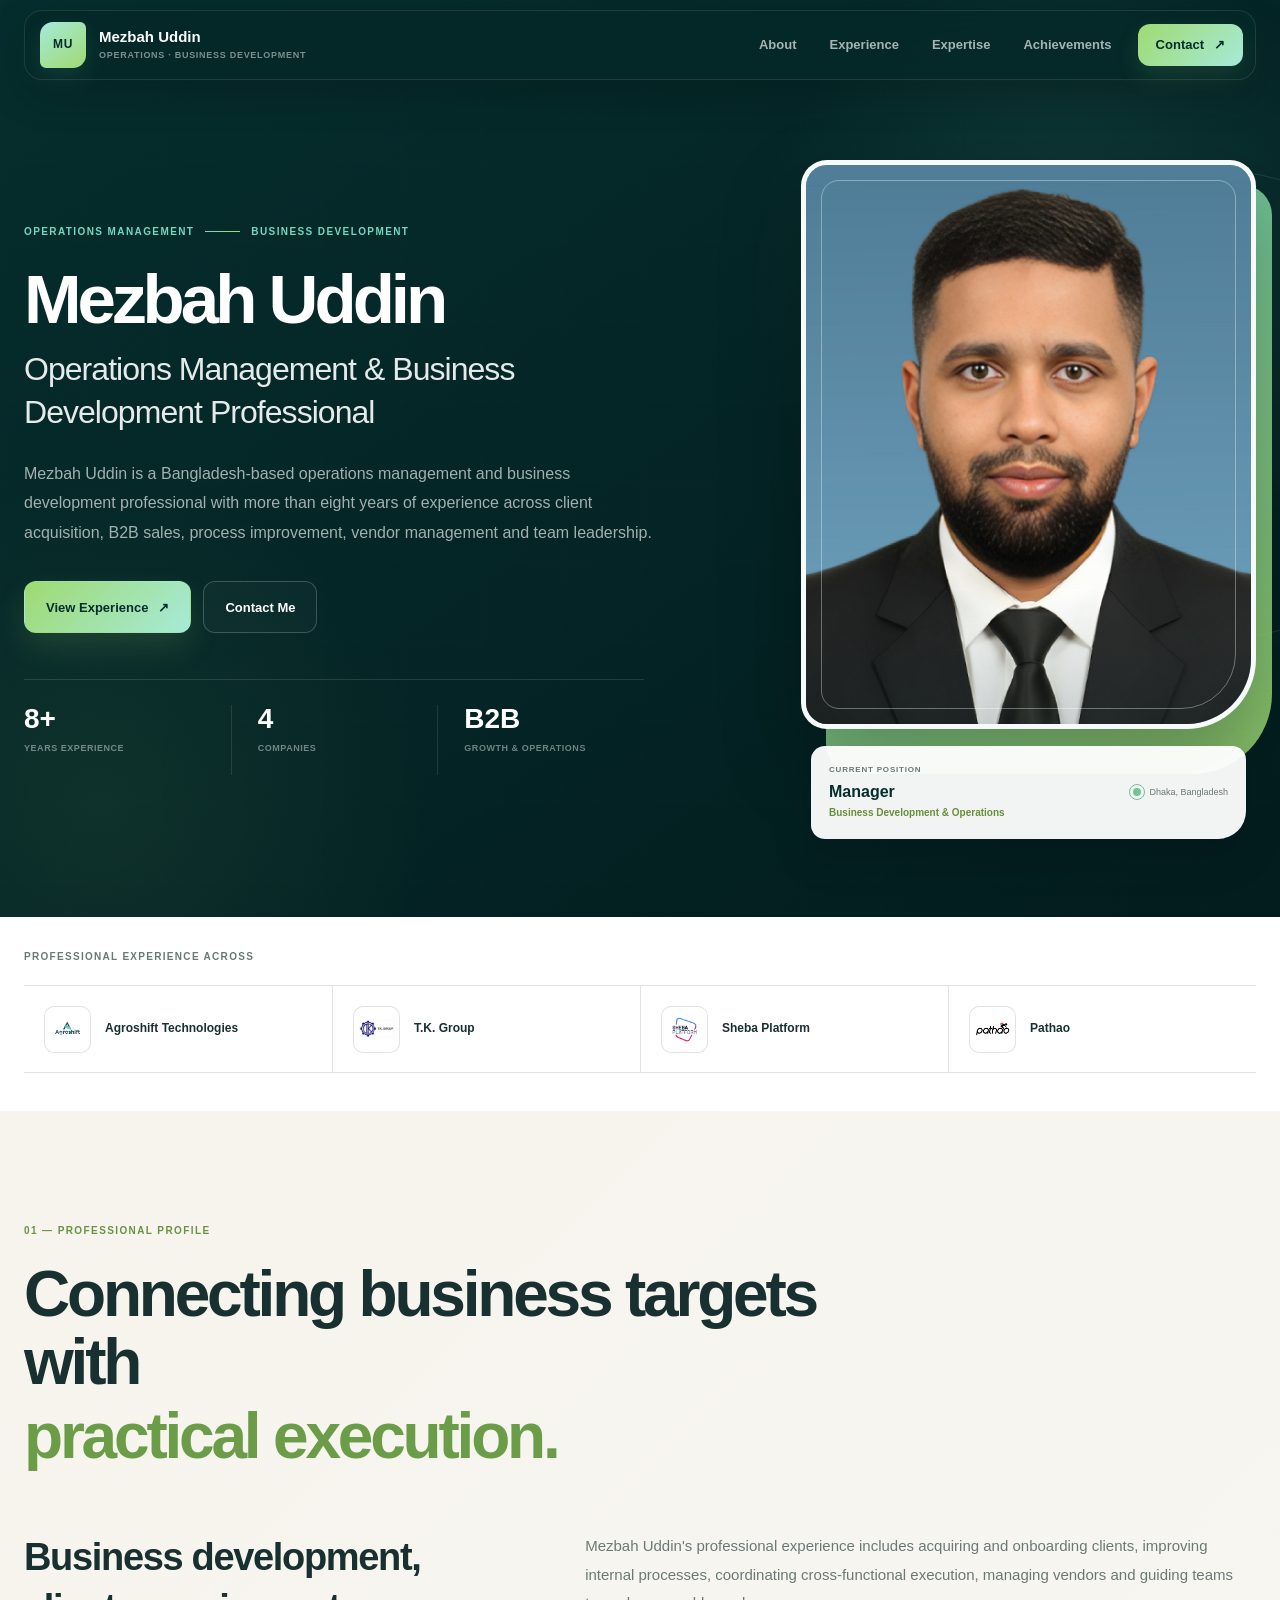
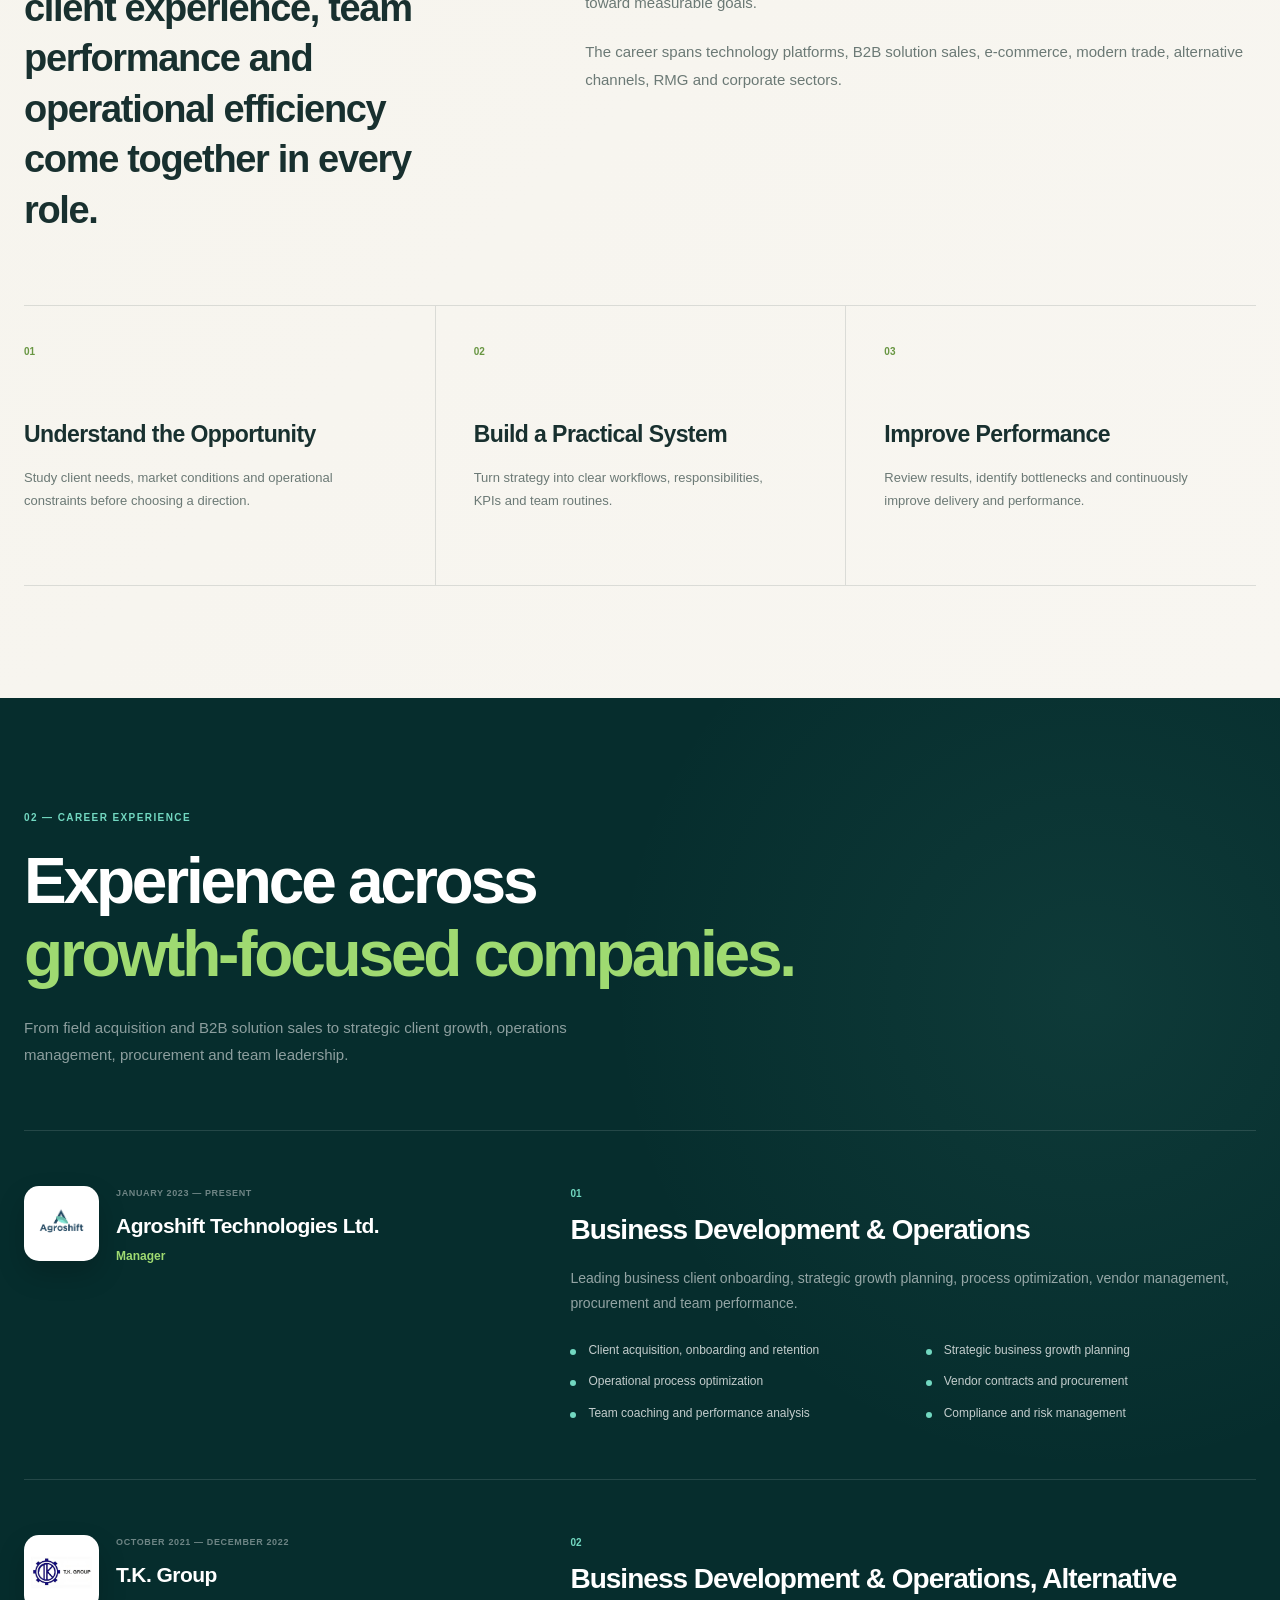
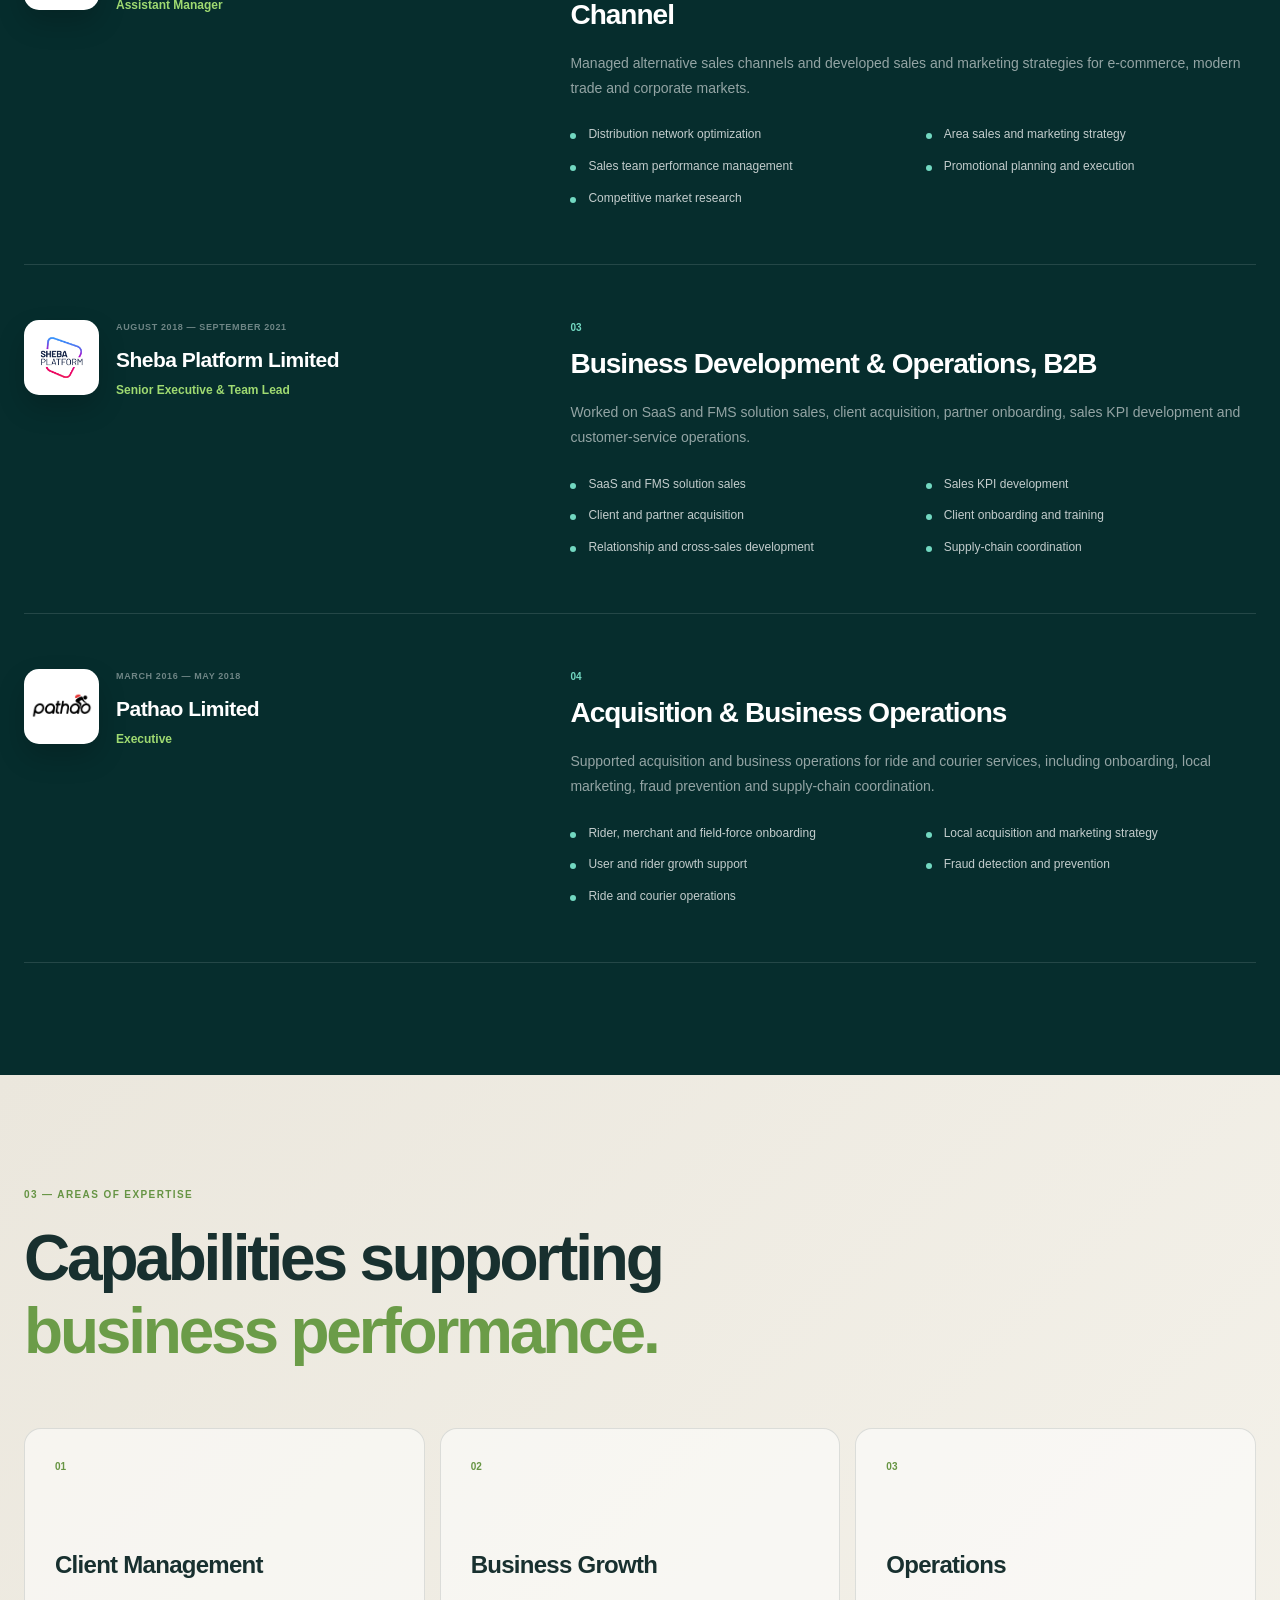
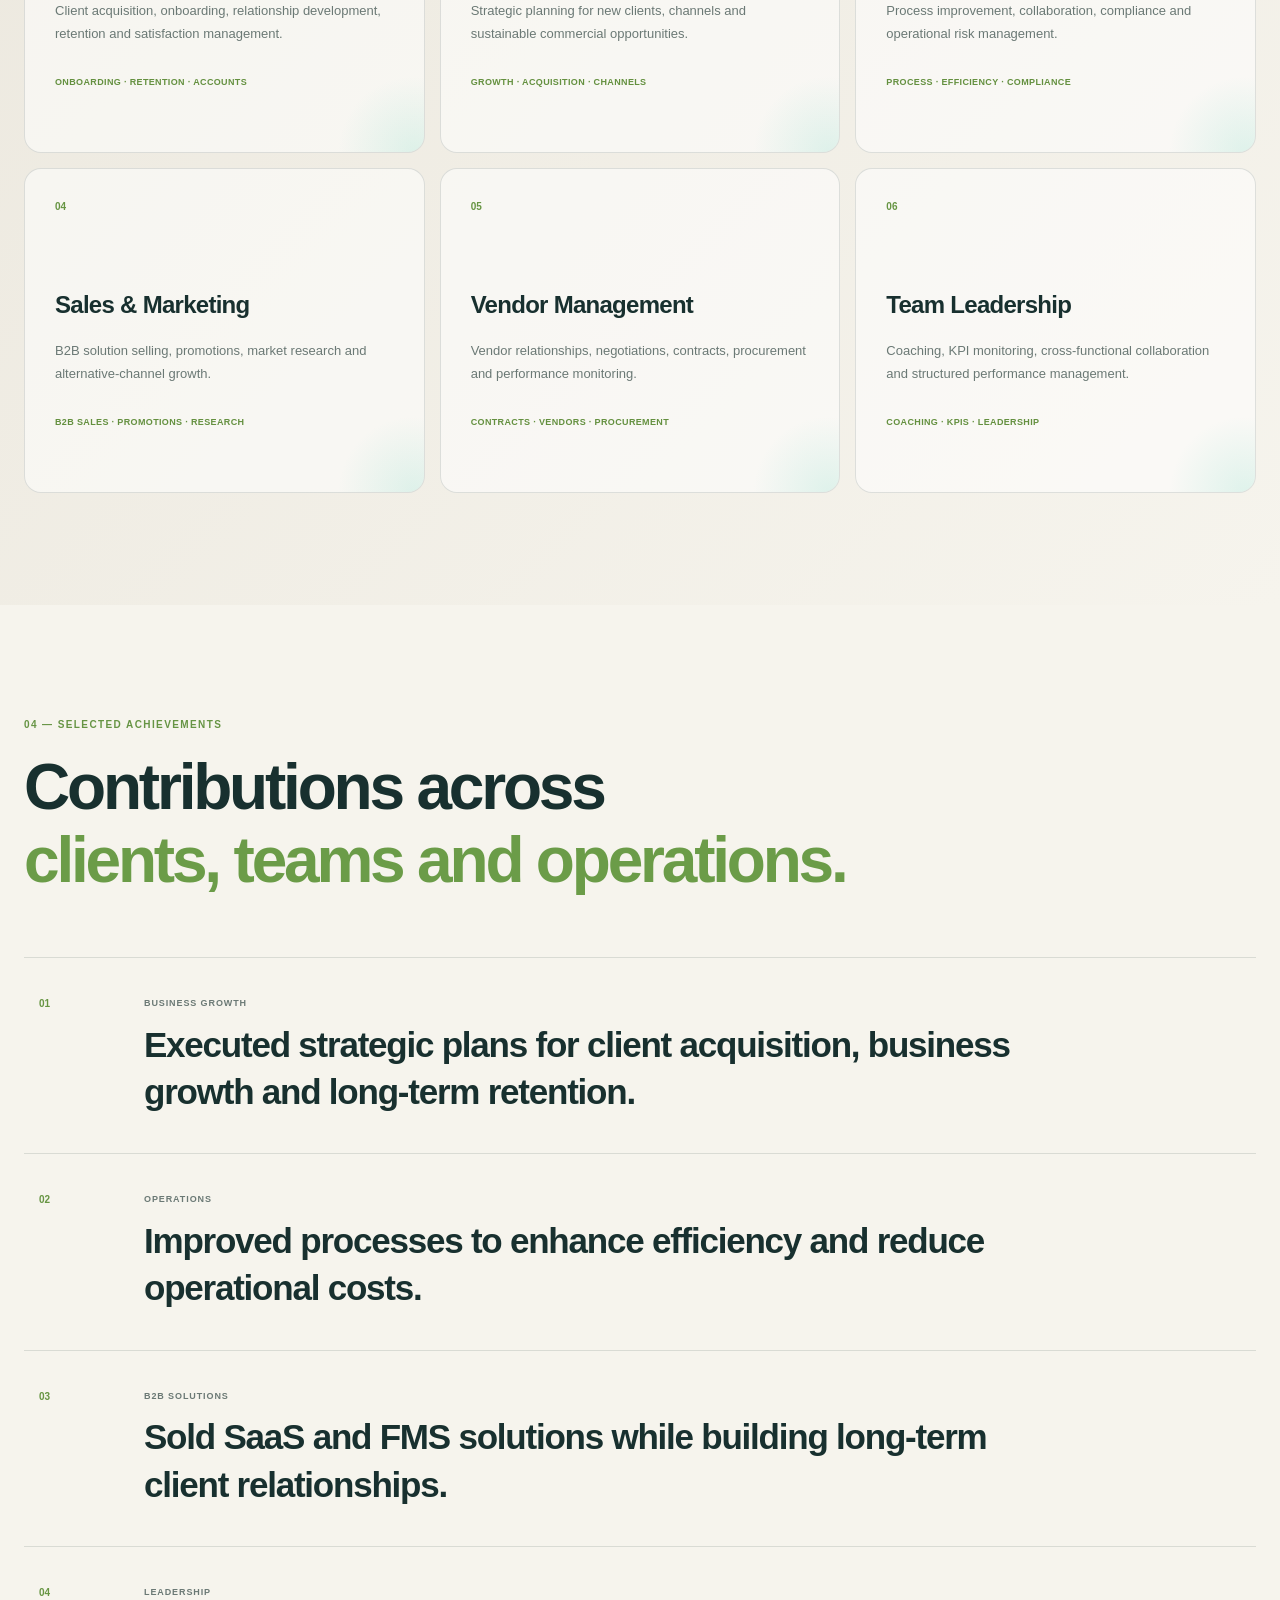
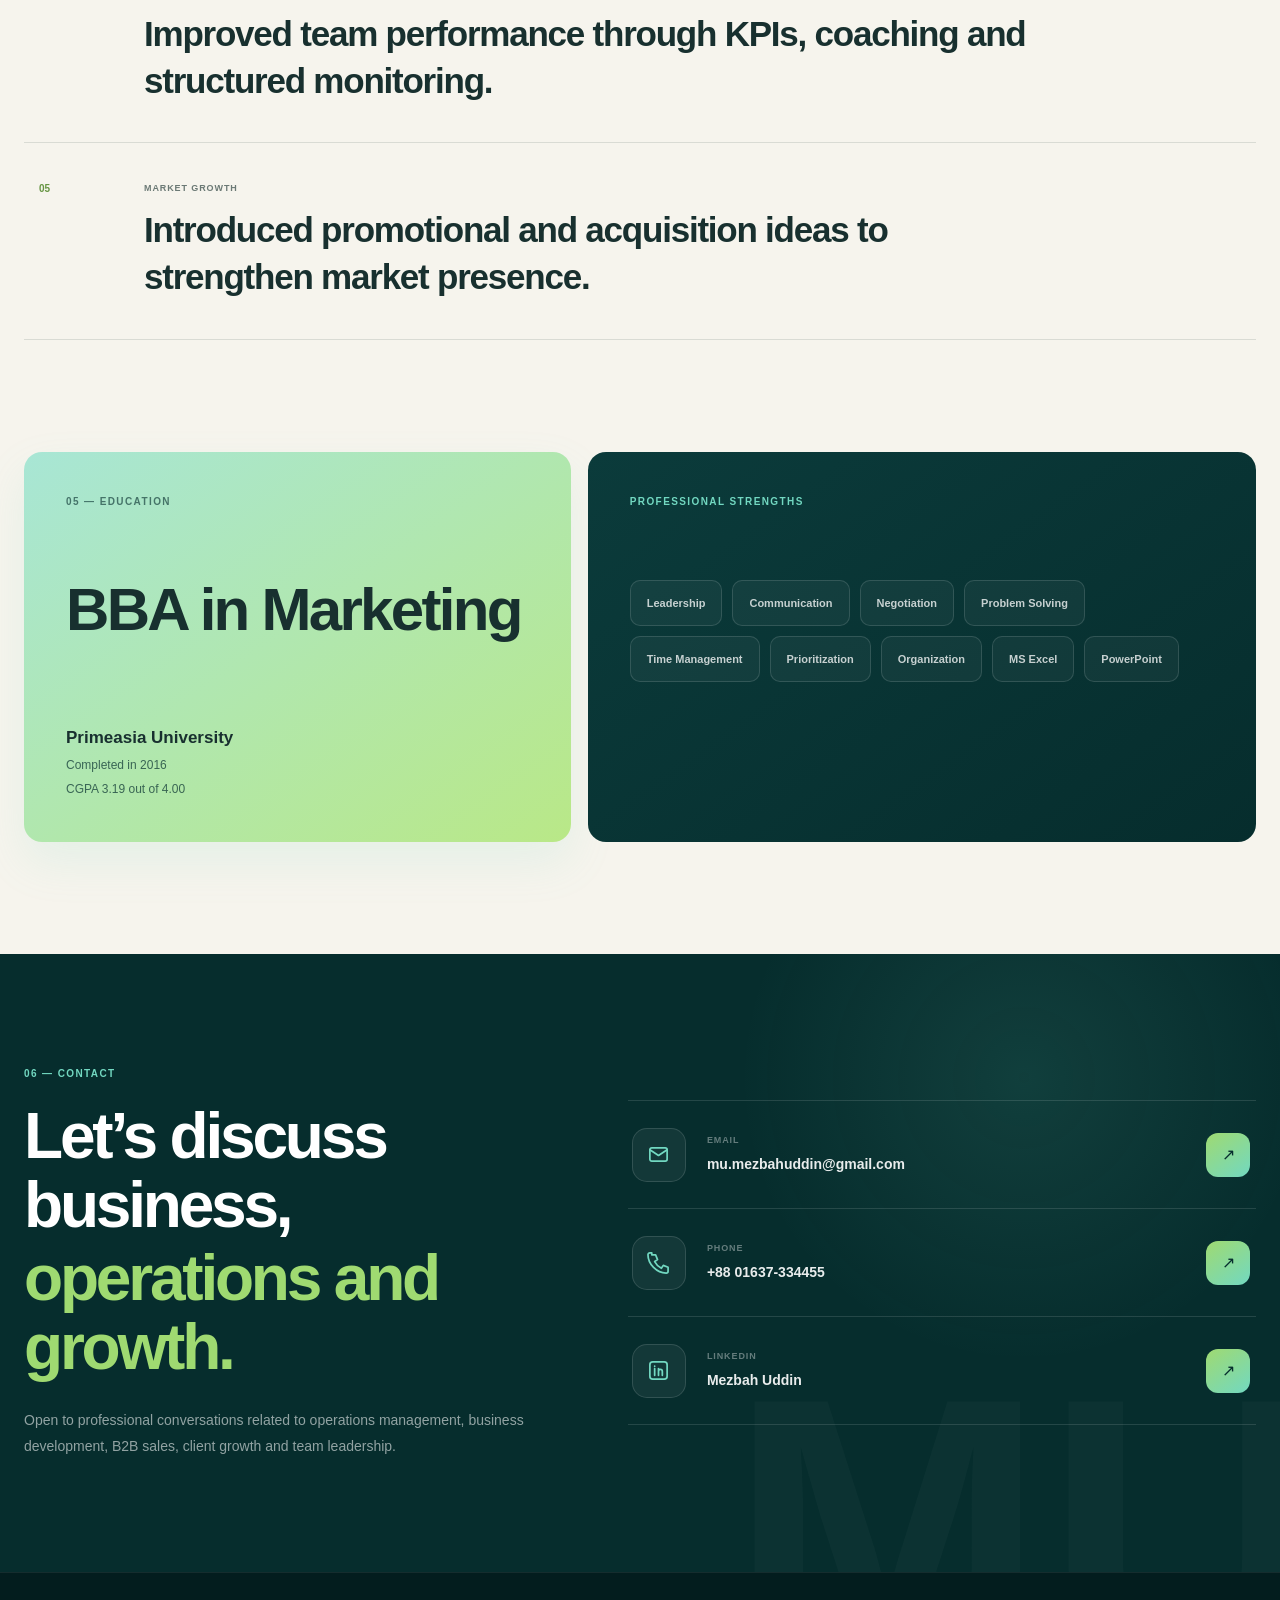
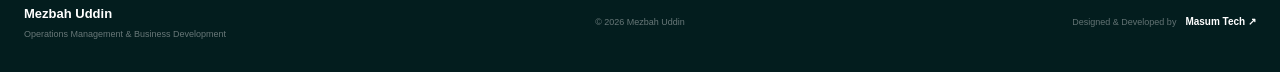
==== commit 65bc04ea: "Fix Mezbah Uddin SEO and canonical URL :wq#" ====
--- a/index.html
+++ b/index.html
@@ -8,28 +8,44 @@
     content="width=device-width, initial-scale=1.0"
   >
 
+  <!-- ===================================
+       PRIMARY SEO
+  ==================================== -->
+
   <title>
-    Mezbah Uddin | Operations & Business Development
+    Mezbah Uddin | Operations Management & Business Development
   </title>
 
   <meta
     name="description"
-    content="Official portfolio of Mezbah Uddin, a Bangladesh-based operations management and business development professional experienced in B2B sales, client acquisition, process improvement, vendor management and team leadership."
-  >
-
-  <meta name="author" content="Mezbah Uddin">
+    content="Mezbah Uddin is a Bangladesh-based Operations Management and Business Development professional experienced in B2B sales, client acquisition, process improvement, vendor management and team leadership."
+  >
+
+  <meta
+    name="author"
+    content="Mezbah Uddin"
+  >
 
   <meta
     name="robots"
     content="index, follow, max-image-preview:large, max-snippet:-1"
   >
 
-  <meta name="theme-color" content="#062d2d">
+  <meta
+    name="theme-color"
+    content="#062d2d"
+  >
+
+  <!-- IMPORTANT: NEW CANONICAL URL -->
 
   <link
     rel="canonical"
-    href="https://masum462441.github.io/mezbah-uddin-portfolio/"
-  >
+    href="https://masumtechdev.github.io/mezbah-uddin-portfolio/"
+  >
+
+  <!-- ===================================
+       ICON / MANIFEST
+  ==================================== -->
 
   <link
     rel="icon"
@@ -41,6 +57,10 @@
     rel="manifest"
     href="./site.webmanifest"
   >
+
+  <!-- ===================================
+       PRELOAD MAIN PORTRAIT
+  ==================================== -->
 
   <link
     rel="preload"
@@ -49,28 +69,38 @@
     fetchpriority="high"
   >
 
-  <!-- Open Graph -->
-
-  <meta property="og:type" content="profile">
+  <!-- ===================================
+       OPEN GRAPH
+  ==================================== -->
+
+  <meta
+    property="og:type"
+    content="profile"
+  >
+
+  <meta
+    property="og:site_name"
+    content="Mezbah Uddin Portfolio"
+  >
 
   <meta
     property="og:title"
-    content="Mezbah Uddin | Operations & Business Development"
+    content="Mezbah Uddin | Operations Management & Business Development"
   >
 
   <meta
     property="og:description"
-    content="Professional portfolio of Mezbah Uddin, covering operations management, business development, B2B sales and team leadership."
+    content="Official professional portfolio of Mezbah Uddin, covering operations management, business development, B2B sales, client growth and team leadership."
   >
 
   <meta
     property="og:url"
-    content="https://masum462441.github.io/mezbah-uddin-portfolio/"
+    content="https://masumtechdev.github.io/mezbah-uddin-portfolio/"
   >
 
   <meta
     property="og:image"
-    content="https://masum462441.github.io/mezbah-uddin-portfolio/Mezbah%20Uddin.jpeg"
+    content="https://masumtechdev.github.io/mezbah-uddin-portfolio/Mezbah%20Uddin.jpeg"
   >
 
   <meta
@@ -78,26 +108,33 @@
     content="Professional portrait of Mezbah Uddin"
   >
 
-  <!-- Twitter -->
-
-  <meta name="twitter:card" content="summary_large_image">
+  <!-- ===================================
+       TWITTER / SOCIAL
+  ==================================== -->
+
+  <meta
+    name="twitter:card"
+    content="summary_large_image"
+  >
 
   <meta
     name="twitter:title"
-    content="Mezbah Uddin | Operations & Business Development"
+    content="Mezbah Uddin | Operations Management & Business Development"
   >
 
   <meta
     name="twitter:description"
-    content="Operations management and business development professional based in Bangladesh."
+    content="Mezbah Uddin is an Operations Management and Business Development professional based in Bangladesh."
   >
 
   <meta
     name="twitter:image"
-    content="https://masum462441.github.io/mezbah-uddin-portfolio/Mezbah%20Uddin.jpeg"
-  >
-
-  <!-- Structured Data -->
+    content="https://masumtechdev.github.io/mezbah-uddin-portfolio/Mezbah%20Uddin.jpeg"
+  >
+
+  <!-- ===================================
+       STRUCTURED DATA
+  ==================================== -->
 
   <script type="application/ld+json">
   {
@@ -105,11 +142,12 @@
     "@graph": [
       {
         "@type": "Person",
-        "@id": "https://masum462441.github.io/mezbah-uddin-portfolio/#person",
+        "@id": "https://masumtechdev.github.io/mezbah-uddin-portfolio/#person",
         "name": "Mezbah Uddin",
-        "url": "https://masum462441.github.io/mezbah-uddin-portfolio/",
-        "image": "https://masum462441.github.io/mezbah-uddin-portfolio/Mezbah%20Uddin.jpeg",
+        "url": "https://masumtechdev.github.io/mezbah-uddin-portfolio/",
+        "image": "https://masumtechdev.github.io/mezbah-uddin-portfolio/Mezbah%20Uddin.jpeg",
         "jobTitle": "Manager, Business Development and Operations",
+        "description": "Operations Management and Business Development professional based in Bangladesh with experience in B2B sales, client acquisition, process improvement, vendor management and team leadership.",
         "email": "mailto:mu.mezbahuddin@gmail.com",
         "telephone": "+8801637334455",
         "sameAs": [
@@ -140,26 +178,43 @@
       },
       {
         "@type": "WebSite",
-        "@id": "https://masum462441.github.io/mezbah-uddin-portfolio/#website",
-        "url": "https://masum462441.github.io/mezbah-uddin-portfolio/",
+        "@id": "https://masumtechdev.github.io/mezbah-uddin-portfolio/#website",
+        "url": "https://masumtechdev.github.io/mezbah-uddin-portfolio/",
         "name": "Mezbah Uddin Portfolio",
         "publisher": {
-          "@id": "https://masum462441.github.io/mezbah-uddin-portfolio/#person"
+          "@id": "https://masumtechdev.github.io/mezbah-uddin-portfolio/#person"
+        }
+      },
+      {
+        "@type": "ProfilePage",
+        "@id": "https://masumtechdev.github.io/mezbah-uddin-portfolio/#profile",
+        "url": "https://masumtechdev.github.io/mezbah-uddin-portfolio/",
+        "name": "Mezbah Uddin | Operations Management & Business Development",
+        "mainEntity": {
+          "@id": "https://masumtechdev.github.io/mezbah-uddin-portfolio/#person"
+        },
+        "isPartOf": {
+          "@id": "https://masumtechdev.github.io/mezbah-uddin-portfolio/#website"
         }
       }
     ]
   }
   </script>
 
+  <!-- ===================================
+       CSS / JS
+  ==================================== -->
+
   <link
     rel="stylesheet"
-    href="./style.css?v=4.3.0"
+    href="./style.css?v=4.4.0"
   >
 
   <script
-    src="./script.js?v=4.3.0"
+    src="./script.js?v=4.4.0"
     defer
   ></script>
+
 </head>
 
 <body>
@@ -170,6 +225,7 @@
   >
     Skip to content
   </a>
+
 
   <div
     class="scroll-progress"
@@ -299,22 +355,28 @@
           </p>
 
 
+          <!--
+            IMPORTANT SEO CHANGE:
+            Exact person name is now
+            the main visible H1.
+          -->
+
           <h1>
-            Building stronger
-            <span>businesses.</span>
+            Mezbah Uddin
           </h1>
 
 
           <h2>
-            Through structured growth,
-            operations and leadership.
+            Operations Management &
+            Business Development Professional
           </h2>
 
 
           <p class="hero-description">
-            An operations management and business development
-            professional with more than eight years of experience
-            across client acquisition, B2B sales, process improvement,
+            Mezbah Uddin is a Bangladesh-based operations
+            management and business development professional
+            with more than eight years of experience across
+            client acquisition, B2B sales, process improvement,
             vendor management and team leadership.
           </p>
 
@@ -414,6 +476,7 @@
               fetchpriority="high"
             >
 
+
             <div class="portrait-fallback">
 
               <strong>
@@ -609,10 +672,11 @@
           <div class="about-copy reveal">
 
             <p>
-              Experience includes acquiring and onboarding clients,
-              improving internal processes, coordinating
-              cross-functional execution, managing vendors and
-              guiding teams toward measurable goals.
+              Mezbah Uddin's professional experience includes
+              acquiring and onboarding clients, improving internal
+              processes, coordinating cross-functional execution,
+              managing vendors and guiding teams toward measurable
+              goals.
             </p>
 
             <p>
@@ -778,6 +842,7 @@
               </p>
 
               <ul>
+
                 <li>
                   Client acquisition, onboarding and retention
                 </li>
@@ -801,6 +866,7 @@
                 <li>
                   Compliance and risk management
                 </li>
+
               </ul>
 
             </div>
@@ -862,6 +928,7 @@
               </p>
 
               <ul>
+
                 <li>
                   Distribution network optimization
                 </li>
@@ -881,6 +948,7 @@
                 <li>
                   Competitive market research
                 </li>
+
               </ul>
 
             </div>
@@ -942,6 +1010,7 @@
               </p>
 
               <ul>
+
                 <li>
                   SaaS and FMS solution sales
                 </li>
@@ -965,6 +1034,7 @@
                 <li>
                   Supply-chain coordination
                 </li>
+
               </ul>
 
             </div>
@@ -1026,6 +1096,7 @@
               </p>
 
               <ul>
+
                 <li>
                   Rider, merchant and field-force onboarding
                 </li>
@@ -1045,6 +1116,7 @@
                 <li>
                   Ride and courier operations
                 </li>
+
               </ul>
 
             </div>
@@ -1602,7 +1674,7 @@
               </small>
 
               <strong>
-                mezbah-uddin-om-bd-
+                Mezbah Uddin
               </strong>
 
             </div>
@@ -1658,7 +1730,7 @@
         </span>
 
         <a
-          href="https://masum462441.github.io/portfolio/"
+          href="https://masumtechdev.github.io/portfolio/"
           target="_blank"
           rel="noopener noreferrer"
         >
